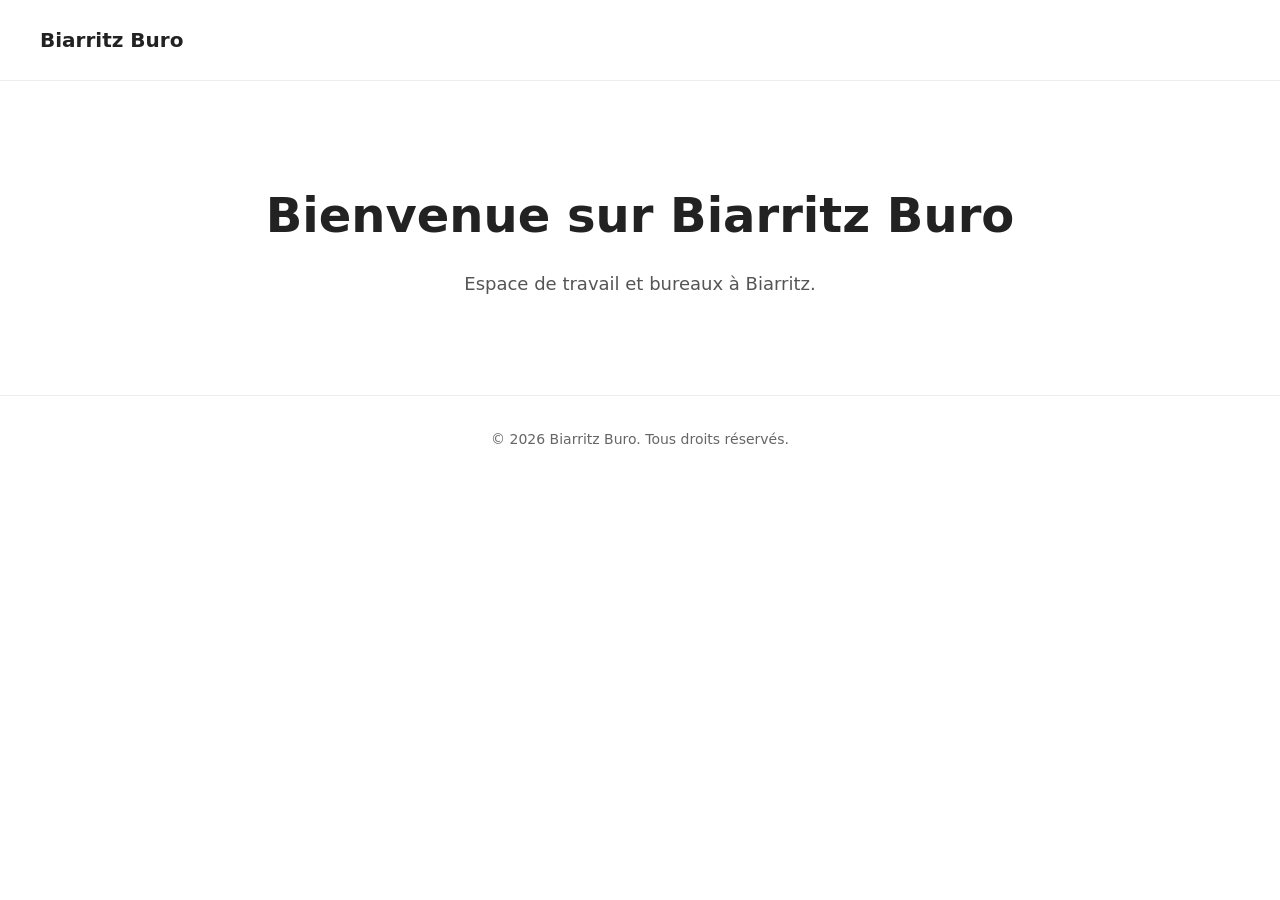
==== index.html @ 074c2d2f "Init biarritzburo.com" ====
<!DOCTYPE html>
<html lang="fr">
<head>
    <meta charset="UTF-8">
    <meta name="viewport" content="width=device-width, initial-scale=1.0">
    <meta name="description" content="Biarritz Buro — Espace de travail et bureaux à Biarritz.">
    <meta name="robots" content="index, follow">

    <title>Biarritz Buro — Bureaux à Biarritz</title>

    <!-- Open Graph -->
    <meta property="og:title" content="Biarritz Buro — Bureaux à Biarritz">
    <meta property="og:description" content="Biarritz Buro — Espace de travail et bureaux à Biarritz.">
    <meta property="og:image" content="https://biarritzburo.com/assets/og-image.jpg">
    <meta property="og:url" content="https://biarritzburo.com/">
    <meta property="og:type" content="website">
    <meta property="og:locale" content="fr_FR">
    <meta property="og:site_name" content="Biarritz Buro">

    <!-- Twitter Card -->
    <meta name="twitter:card" content="summary_large_image">
    <meta name="twitter:title" content="Biarritz Buro — Bureaux à Biarritz">
    <meta name="twitter:description" content="Biarritz Buro — Espace de travail et bureaux à Biarritz.">
    <meta name="twitter:image" content="https://biarritzburo.com/assets/og-image.jpg">

    <!-- Canonical -->
    <link rel="canonical" href="https://biarritzburo.com/">

    <!-- Favicon -->
    <link rel="icon" type="image/x-icon" href="assets/favicon.ico">

    <!-- CSS -->
    <link rel="stylesheet" href="css/style.css?v=20260423a">
</head>
<body>
    <header>
        <nav>
            <a href="/" class="logo">Biarritz Buro</a>
        </nav>
    </header>

    <main>
        <section class="hero">
            <h1>Bienvenue sur Biarritz Buro</h1>
            <p>Espace de travail et bureaux à Biarritz.</p>
        </section>
    </main>

    <footer>
        <p>&copy; <span id="year">2026</span> Biarritz Buro. Tous droits réservés.</p>
    </footer>

    <script src="js/main.js?v=20260423a"></script>
</body>
</html>
---- css/style.css ----
/* ============================================
   Reset CSS
   ============================================ */
*,
*::before,
*::after {
    box-sizing: border-box;
    margin: 0;
    padding: 0;
}

html {
    font-size: 16px;
    -webkit-text-size-adjust: 100%;
}

body {
    font-family: system-ui, -apple-system, BlinkMacSystemFont, "Segoe UI", Roboto, Oxygen, Ubuntu, Cantarell, sans-serif;
    line-height: 1.6;
    color: #222;
    background: #fff;
    -webkit-font-smoothing: antialiased;
    -moz-osx-font-smoothing: grayscale;
}

img,
picture,
video,
canvas,
svg {
    display: block;
    max-width: 100%;
    height: auto;
}

input,
button,
textarea,
select {
    font: inherit;
}

p,
h1,
h2,
h3,
h4,
h5,
h6 {
    overflow-wrap: break-word;
}

ul,
ol {
    list-style: none;
}

a {
    color: inherit;
    text-decoration: none;
}

/* ============================================
   Layout
   ============================================ */
header {
    padding: 1.5rem 2rem;
    border-bottom: 1px solid #eee;
}

header nav {
    max-width: 1200px;
    margin: 0 auto;
}

header .logo {
    font-size: 1.25rem;
    font-weight: 700;
}

main {
    max-width: 1200px;
    margin: 0 auto;
    padding: 2rem;
}

.hero {
    text-align: center;
    padding: 4rem 1rem;
}

.hero h1 {
    font-size: clamp(2rem, 5vw, 3rem);
    margin-bottom: 1rem;
}

.hero p {
    font-size: 1.125rem;
    color: #555;
}

footer {
    padding: 2rem;
    text-align: center;
    border-top: 1px solid #eee;
    color: #666;
    font-size: 0.875rem;
}
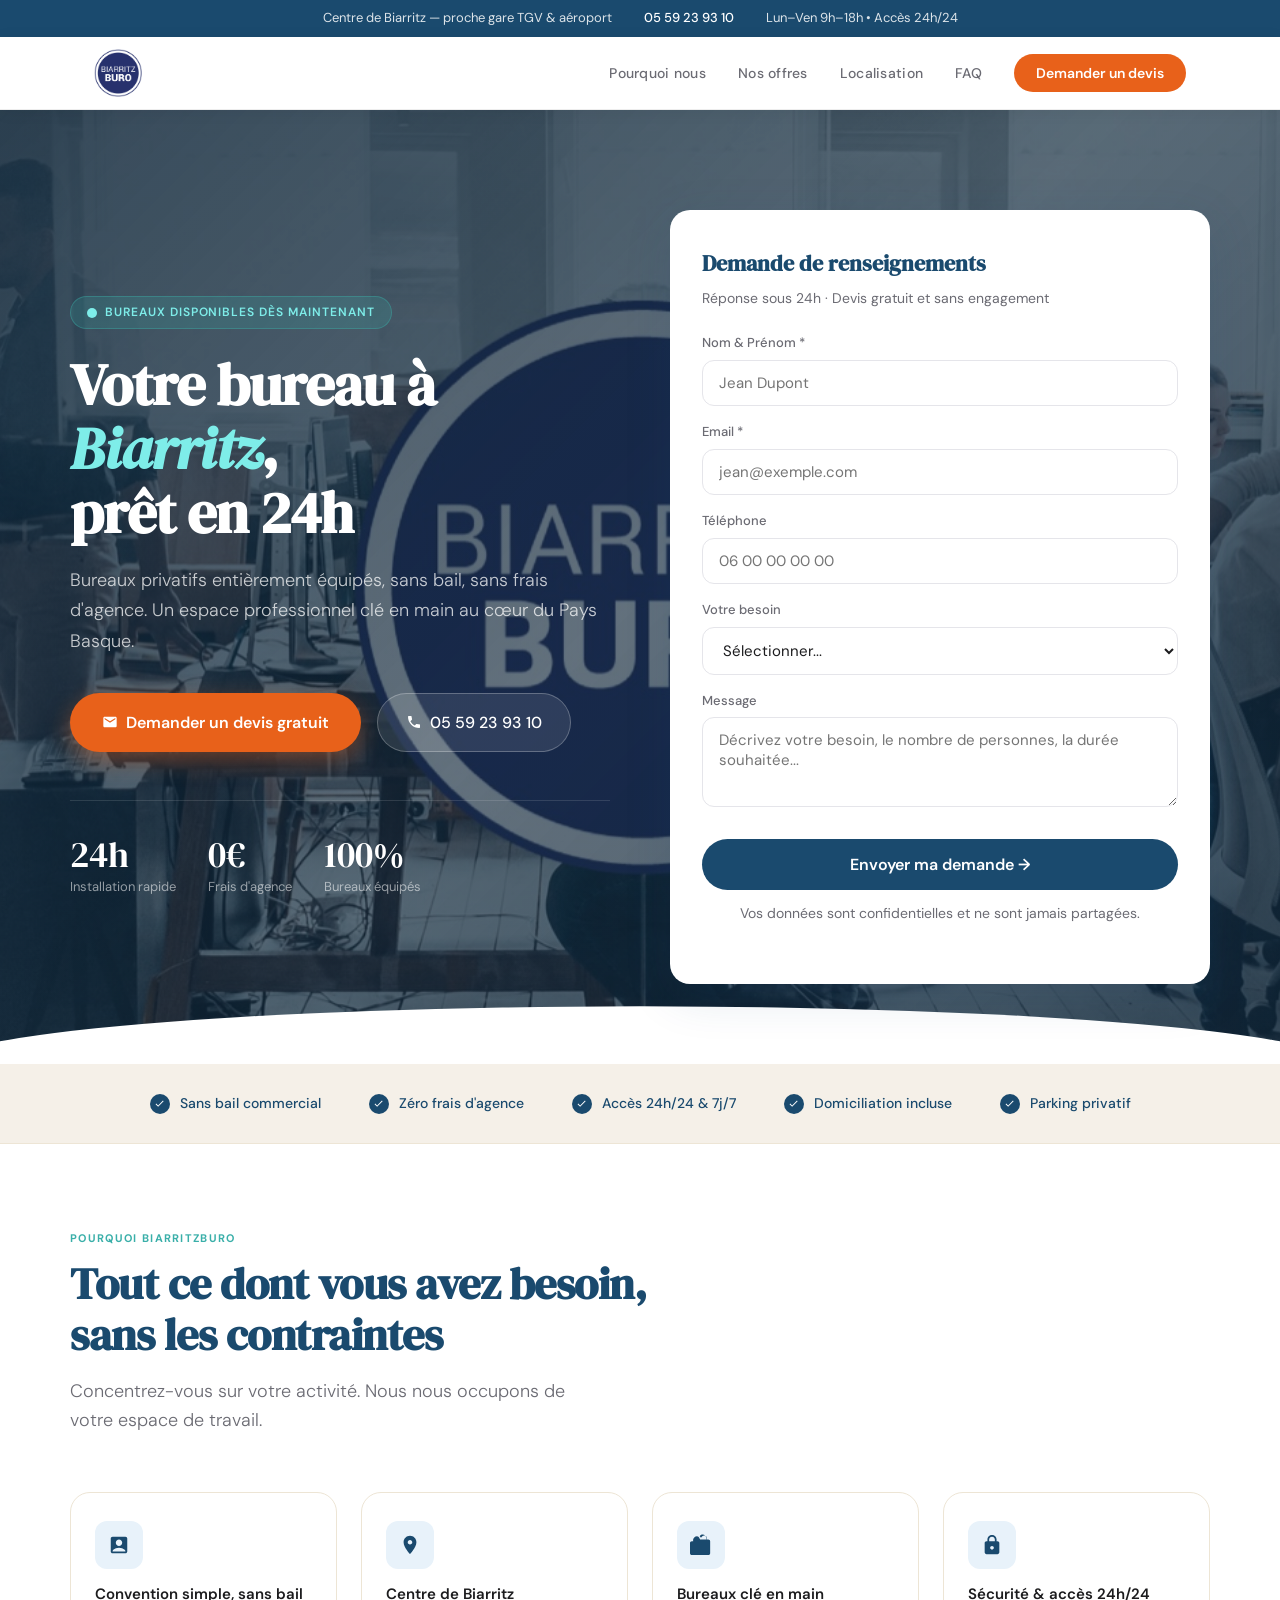
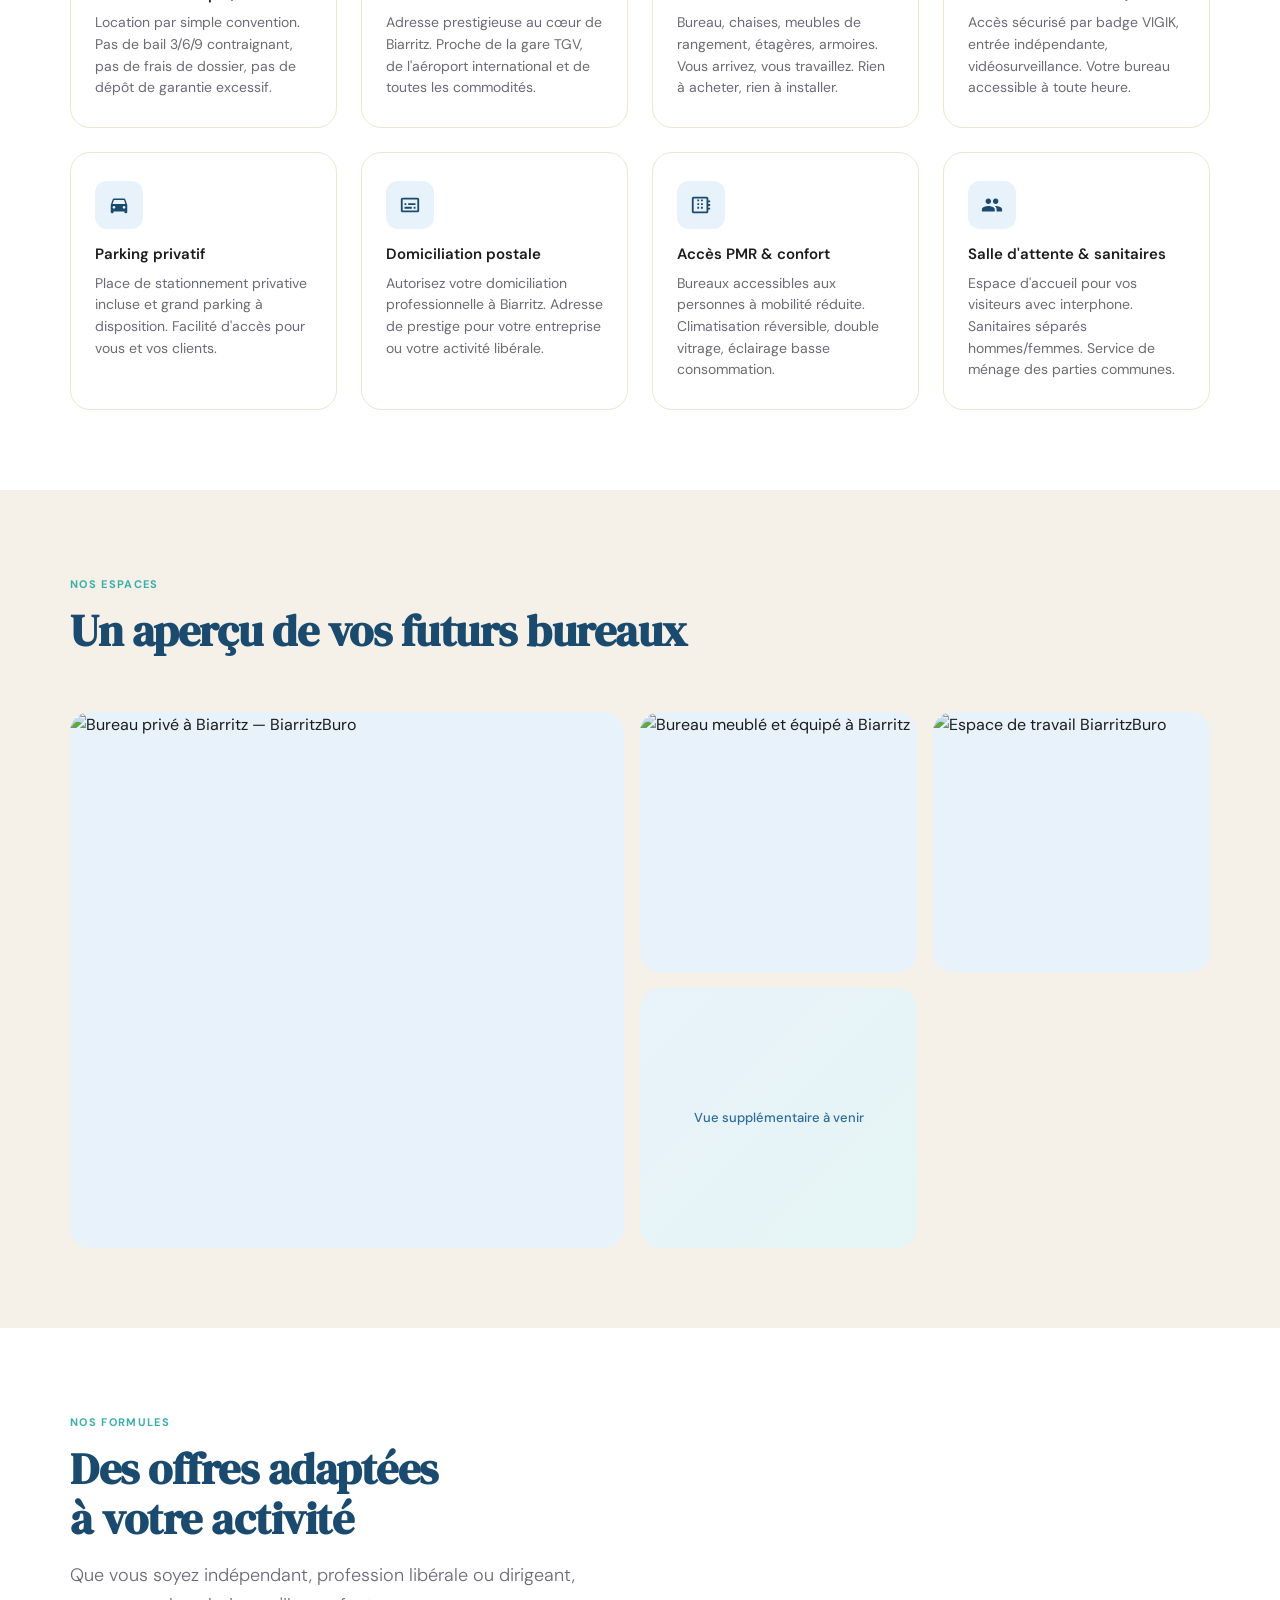
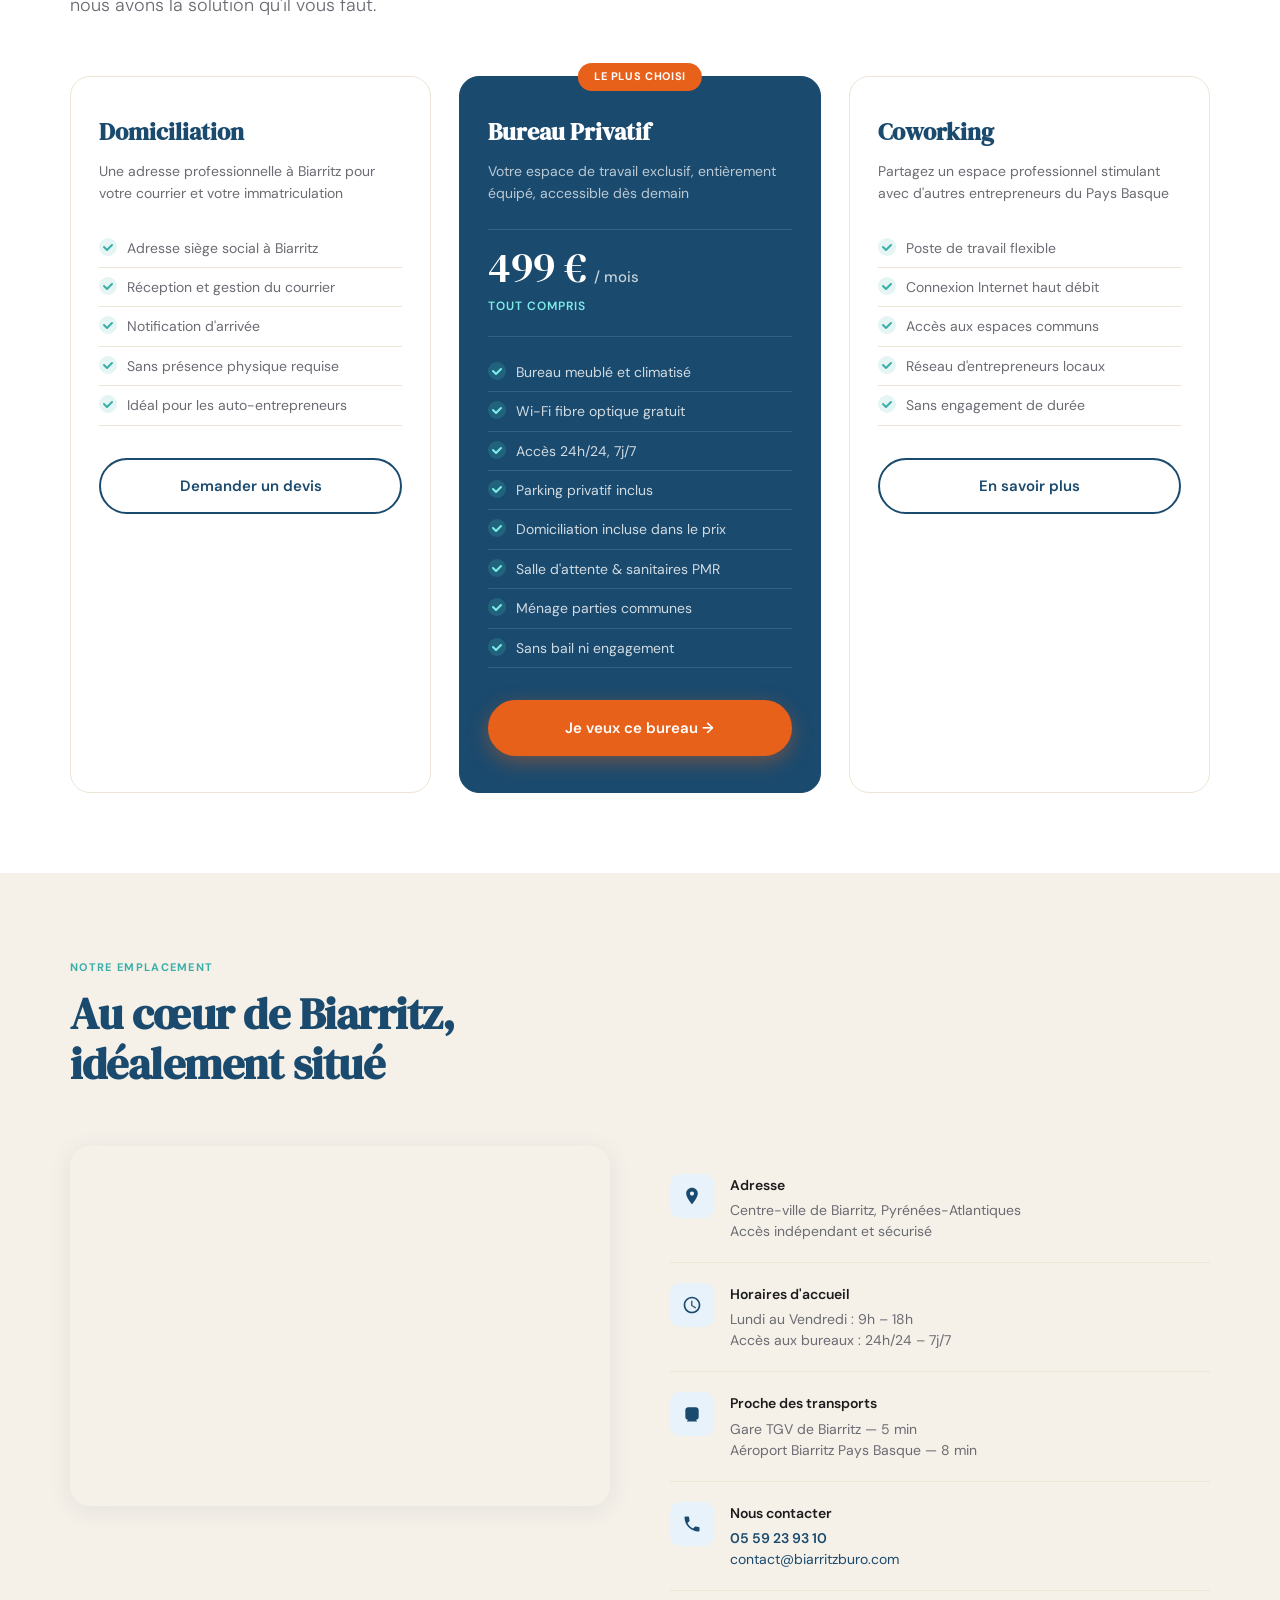
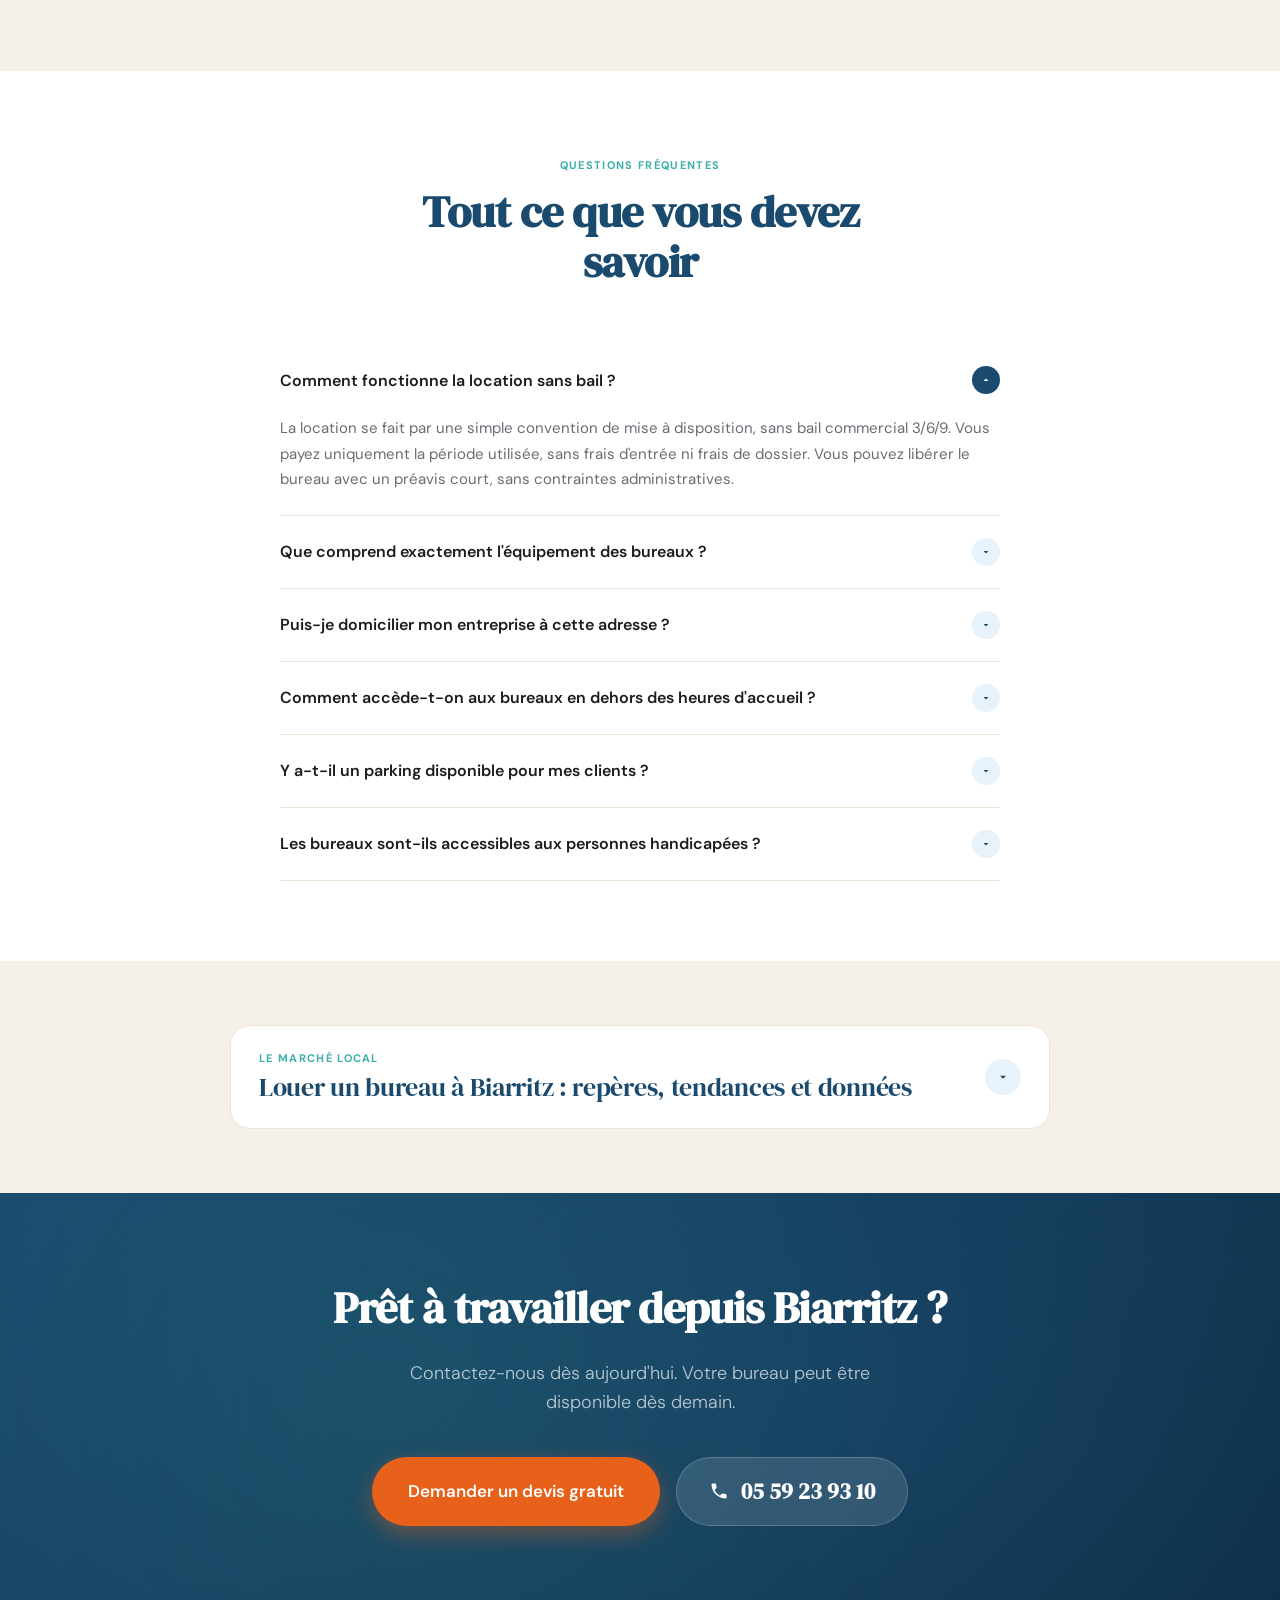
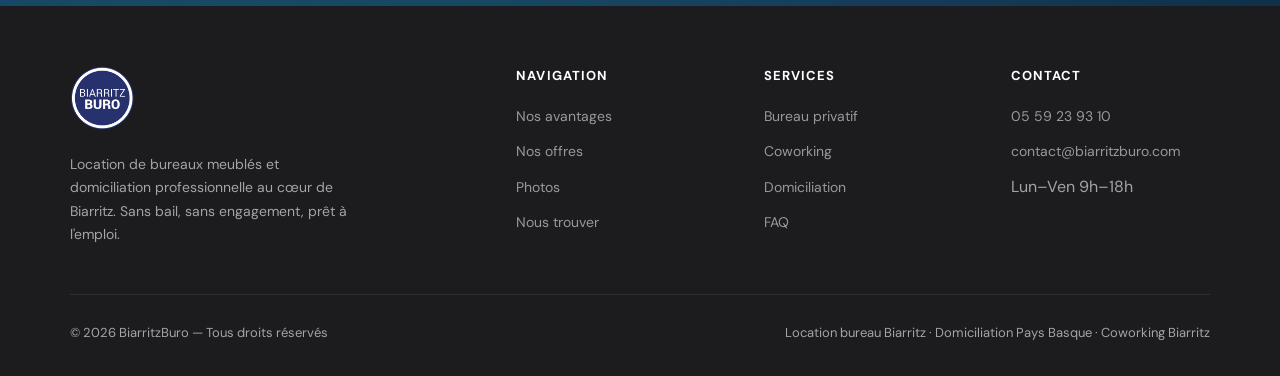
==== commit 62afd1b3: "Intègre la maquette refonte (hero, offres, FAQ, guide SEO) - Hero avec image locale récupérée depuis" ====
--- a/index.html
+++ b/index.html
@@ -1,55 +1,573 @@
 <!DOCTYPE html>
 <html lang="fr">
 <head>
-    <meta charset="UTF-8">
-    <meta name="viewport" content="width=device-width, initial-scale=1.0">
-    <meta name="description" content="Biarritz Buro — Espace de travail et bureaux à Biarritz.">
-    <meta name="robots" content="index, follow">
-
-    <title>Biarritz Buro — Bureaux à Biarritz</title>
-
-    <!-- Open Graph -->
-    <meta property="og:title" content="Biarritz Buro — Bureaux à Biarritz">
-    <meta property="og:description" content="Biarritz Buro — Espace de travail et bureaux à Biarritz.">
-    <meta property="og:image" content="https://biarritzburo.com/assets/og-image.jpg">
-    <meta property="og:url" content="https://biarritzburo.com/">
-    <meta property="og:type" content="website">
-    <meta property="og:locale" content="fr_FR">
-    <meta property="og:site_name" content="Biarritz Buro">
-
-    <!-- Twitter Card -->
-    <meta name="twitter:card" content="summary_large_image">
-    <meta name="twitter:title" content="Biarritz Buro — Bureaux à Biarritz">
-    <meta name="twitter:description" content="Biarritz Buro — Espace de travail et bureaux à Biarritz.">
-    <meta name="twitter:image" content="https://biarritzburo.com/assets/og-image.jpg">
-
-    <!-- Canonical -->
-    <link rel="canonical" href="https://biarritzburo.com/">
-
-    <!-- Favicon -->
-    <link rel="icon" type="image/x-icon" href="assets/favicon.ico">
-
-    <!-- CSS -->
-    <link rel="stylesheet" href="css/style.css?v=20260423a">
+<meta charset="UTF-8">
+<meta name="viewport" content="width=device-width, initial-scale=1.0">
+<title>Location Bureau Biarritz — Bureaux Meublés & Domiciliation | BiarritzBuro</title>
+<meta name="description" content="Louez un bureau privatif à Biarritz dès aujourd'hui. Bureaux entièrement équipés, sans bail ni engagement, au cœur de Biarritz. Idéal pour indépendants, professions libérales et entreprises. Accès 24h/24.">
+<meta name="keywords" content="location bureau Biarritz, bureau meublé Biarritz, coworking Biarritz, domiciliation Biarritz, bureau sans engagement, louer bureau Pays Basque">
+<meta name="robots" content="index, follow">
+
+<link rel="canonical" href="https://biarritzburo.com/">
+
+<!-- Open Graph -->
+<meta property="og:title" content="Location Bureau Biarritz — BiarritzBuro">
+<meta property="og:description" content="Bureaux privatifs meublés, sans bail ni frais d'agence. Au centre de Biarritz, proche gare TGV et aéroport.">
+<meta property="og:type" content="website">
+<meta property="og:url" content="https://biarritzburo.com/">
+<meta property="og:locale" content="fr_FR">
+<meta property="og:site_name" content="BiarritzBuro">
+<meta property="og:image" content="https://biarritzburo.com/assets/hero-biarritz.jpg">
+
+<!-- Twitter -->
+<meta name="twitter:card" content="summary_large_image">
+<meta name="twitter:title" content="Location Bureau Biarritz — BiarritzBuro">
+<meta name="twitter:description" content="Bureaux privatifs meublés, sans bail ni frais d'agence. Au centre de Biarritz.">
+<meta name="twitter:image" content="https://biarritzburo.com/assets/hero-biarritz.jpg">
+
+<!-- Favicon -->
+<link rel="icon" type="image/x-icon" href="assets/favicon.ico">
+
+<!-- Fonts -->
+<link rel="preconnect" href="https://fonts.googleapis.com">
+<link rel="preconnect" href="https://fonts.gstatic.com" crossorigin>
+<link href="https://fonts.googleapis.com/css2?family=DM+Serif+Display:ital@0;1&family=DM+Sans:wght@300;400;500;600&display=swap" rel="stylesheet">
+
+<!-- CSS -->
+<link rel="stylesheet" href="css/style.css?v=20260423c">
+
+<!-- Schema.org LocalBusiness -->
+<script type="application/ld+json">
+{
+  "@context": "https://schema.org",
+  "@type": "LocalBusiness",
+  "name": "BiarritzBuro",
+  "description": "Location de bureaux meublés et domiciliation à Biarritz, sans bail ni engagement.",
+  "telephone": "+33559239310",
+  "email": "contact@biarritzburo.com",
+  "url": "https://biarritzburo.com",
+  "address": {
+    "@type": "PostalAddress",
+    "addressLocality": "Biarritz",
+    "addressRegion": "Pyrénées-Atlantiques",
+    "addressCountry": "FR"
+  },
+  "geo": {
+    "@type": "GeoCoordinates",
+    "latitude": "43.4832",
+    "longitude": "-1.5586"
+  },
+  "openingHours": "Mo-Fr 09:00-18:00",
+  "priceRange": "€€",
+  "sameAs": []
+}
+</script>
 </head>
 <body>
-    <header>
-        <nav>
-            <a href="/" class="logo">Biarritz Buro</a>
-        </nav>
-    </header>
-
-    <main>
-        <section class="hero">
-            <h1>Bienvenue sur Biarritz Buro</h1>
-            <p>Espace de travail et bureaux à Biarritz.</p>
-        </section>
-    </main>
-
-    <footer>
-        <p>&copy; <span id="year">2026</span> Biarritz Buro. Tous droits réservés.</p>
-    </footer>
-
-    <script src="js/main.js?v=20260423a"></script>
+
+<!-- Topbar -->
+<div class="topbar">
+  <div class="topbar-inner">
+    <span>Centre de Biarritz — proche gare TGV &amp; aéroport</span>
+    <a href="tel:0559239310">05 59 23 93 10</a>
+    <span>Lun–Ven 9h–18h • Accès 24h/24</span>
+  </div>
+</div>
+
+<!-- Navigation -->
+<nav>
+  <div class="nav-inner">
+    <a href="/" class="logo">
+      <img src="assets/logo-biarritzburo.png" alt="BiarritzBuro — Location bureau Biarritz">
+    </a>
+    <ul class="nav-links">
+      <li><a href="#avantages">Pourquoi nous</a></li>
+      <li><a href="#offres">Nos offres</a></li>
+      <li><a href="#localisation">Localisation</a></li>
+      <li><a href="#faq">FAQ</a></li>
+      <li><a href="#contact" class="nav-cta">Demander un devis</a></li>
+    </ul>
+  </div>
+</nav>
+
+<!-- Hero -->
+<section class="hero" aria-label="Accueil BiarritzBuro">
+  <div class="hero-inner">
+    <div class="hero-content">
+      <div class="hero-badge">
+        <svg width="10" height="10" viewBox="0 0 10 10" fill="currentColor"><circle cx="5" cy="5" r="5"/></svg>
+        Bureaux disponibles dès maintenant
+      </div>
+      <h1>Votre bureau à <em>Biarritz</em>,<br>prêt en 24h</h1>
+      <p class="hero-subtitle">Bureaux privatifs entièrement équipés, sans bail, sans frais d'agence. Un espace professionnel clé en main au cœur du Pays Basque.</p>
+      <div class="hero-actions">
+        <a href="#contact" class="btn-primary">
+          <svg width="16" height="16" viewBox="0 0 24 24" fill="currentColor"><path d="M20 4H4c-1.1 0-2 .9-2 2v12c0 1.1.9 2 2 2h16c1.1 0 2-.9 2-2V6c0-1.1-.9-2-2-2zm0 4l-8 5-8-5V6l8 5 8-5v2z"/></svg>
+          Demander un devis gratuit
+        </a>
+        <a href="tel:0559239310" class="btn-secondary">
+          <svg width="16" height="16" viewBox="0 0 24 24" fill="currentColor"><path d="M6.62 10.79c1.44 2.83 3.76 5.14 6.59 6.59l2.2-2.2c.27-.27.67-.36 1.02-.24 1.12.37 2.33.57 3.57.57.55 0 1 .45 1 1V20c0 .55-.45 1-1 1-9.39 0-17-7.61-17-17 0-.55.45-1 1-1h3.5c.55 0 1 .45 1 1 0 1.25.2 2.45.57 3.57.11.35.03.74-.25 1.02l-2.2 2.2z"/></svg>
+          05 59 23 93 10
+        </a>
+      </div>
+      <div class="hero-stats">
+        <div>
+          <div class="hero-stat-num">24h</div>
+          <div class="hero-stat-label">Installation rapide</div>
+        </div>
+        <div>
+          <div class="hero-stat-num">0€</div>
+          <div class="hero-stat-label">Frais d'agence</div>
+        </div>
+        <div>
+          <div class="hero-stat-num">100%</div>
+          <div class="hero-stat-label">Bureaux équipés</div>
+        </div>
+      </div>
+    </div>
+
+    <!-- Formulaire -->
+    <div class="hero-form-card" id="contact">
+      <h2>Demande de renseignements</h2>
+      <p>Réponse sous 24h · Devis gratuit et sans engagement</p>
+      <div class="form-group">
+        <label for="nom">Nom &amp; Prénom *</label>
+        <input type="text" id="nom" name="nom" placeholder="Jean Dupont" autocomplete="name">
+      </div>
+      <div class="form-group">
+        <label for="email">Email *</label>
+        <input type="email" id="email" name="email" placeholder="jean@exemple.com" autocomplete="email">
+      </div>
+      <div class="form-group">
+        <label for="tel">Téléphone</label>
+        <input type="tel" id="tel" name="tel" placeholder="06 00 00 00 00" autocomplete="tel">
+      </div>
+      <div class="form-group">
+        <label for="besoin">Votre besoin</label>
+        <select id="besoin" name="besoin">
+          <option value="">Sélectionner...</option>
+          <option>Location de bureau privatif</option>
+          <option>Domiciliation postale</option>
+          <option>Coworking</option>
+          <option>Autre renseignement</option>
+        </select>
+      </div>
+      <div class="form-group">
+        <label for="message">Message</label>
+        <textarea id="message" name="message" placeholder="Décrivez votre besoin, le nombre de personnes, la durée souhaitée..."></textarea>
+      </div>
+      <button type="submit" class="form-submit">Envoyer ma demande →</button>
+      <p class="form-note">Vos données sont confidentielles et ne sont jamais partagées.</p>
+    </div>
+  </div>
+  <div class="wave-deco"></div>
+</section>
+
+<!-- Trust bar -->
+<div class="trust-bar">
+  <div class="trust-bar-inner">
+    <div class="trust-item">
+      <div class="trust-icon"><svg viewBox="0 0 24 24"><path d="M9 16.17L4.83 12l-1.42 1.41L9 19 21 7l-1.41-1.41L9 16.17z"/></svg></div>
+      Sans bail commercial
+    </div>
+    <div class="trust-item">
+      <div class="trust-icon"><svg viewBox="0 0 24 24"><path d="M9 16.17L4.83 12l-1.42 1.41L9 19 21 7l-1.41-1.41L9 16.17z"/></svg></div>
+      Zéro frais d'agence
+    </div>
+    <div class="trust-item">
+      <div class="trust-icon"><svg viewBox="0 0 24 24"><path d="M9 16.17L4.83 12l-1.42 1.41L9 19 21 7l-1.41-1.41L9 16.17z"/></svg></div>
+      Accès 24h/24 &amp; 7j/7
+    </div>
+    <div class="trust-item">
+      <div class="trust-icon"><svg viewBox="0 0 24 24"><path d="M9 16.17L4.83 12l-1.42 1.41L9 19 21 7l-1.41-1.41L9 16.17z"/></svg></div>
+      Domiciliation incluse
+    </div>
+    <div class="trust-item">
+      <div class="trust-icon"><svg viewBox="0 0 24 24"><path d="M9 16.17L4.83 12l-1.42 1.41L9 19 21 7l-1.41-1.41L9 16.17z"/></svg></div>
+      Parking privatif
+    </div>
+  </div>
+</div>
+
+<!-- Avantages -->
+<section class="avantages" id="avantages">
+  <div class="container">
+    <div class="section-header">
+      <span class="section-label">Pourquoi BiarritzBuro</span>
+      <h2 class="section-title">Tout ce dont vous avez besoin,<br>sans les contraintes</h2>
+      <p class="section-subtitle">Concentrez-vous sur votre activité. Nous nous occupons de votre espace de travail.</p>
+    </div>
+    <div class="avantages-grid">
+      <div class="avantage-card">
+        <div class="avantage-icon">
+          <svg viewBox="0 0 24 24"><path d="M19 3H5c-1.1 0-2 .9-2 2v14c0 1.1.9 2 2 2h14c1.1 0 2-.9 2-2V5c0-1.1-.9-2-2-2zm-7 3c1.93 0 3.5 1.57 3.5 3.5S13.93 13 12 13s-3.5-1.57-3.5-3.5S10.07 6 12 6zm7 13H5v-.23c0-.62.28-1.2.76-1.58C7.47 15.82 9.64 15 12 15s4.53.82 6.24 2.19c.48.38.76.97.76 1.58V19z"/></svg>
+        </div>
+        <h3>Convention simple, sans bail</h3>
+        <p>Location par simple convention. Pas de bail 3/6/9 contraignant, pas de frais de dossier, pas de dépôt de garantie excessif.</p>
+      </div>
+      <div class="avantage-card">
+        <div class="avantage-icon">
+          <svg viewBox="0 0 24 24"><path d="M12 2C8.13 2 5 5.13 5 9c0 5.25 7 13 7 13s7-7.75 7-13c0-3.87-3.13-7-7-7zm0 9.5c-1.38 0-2.5-1.12-2.5-2.5s1.12-2.5 2.5-2.5 2.5 1.12 2.5 2.5-1.12 2.5-2.5 2.5z"/></svg>
+        </div>
+        <h3>Centre de Biarritz</h3>
+        <p>Adresse prestigieuse au cœur de Biarritz. Proche de la gare TGV, de l'aéroport international et de toutes les commodités.</p>
+      </div>
+      <div class="avantage-card">
+        <div class="avantage-icon">
+          <svg viewBox="0 0 24 24"><path d="M20 6h-2.18c.07-.44.18-.88.18-1.33C18 2.54 15.96.5 13.67.5c-1.32 0-2.4.75-3.09 1.85L12 4l1.42-1.65C13.98 1.65 14.78 1.5 15.5 1.5c1.65 0 3 1.35 3 3 0 .54-.15 1.03-.4 1.5H11l-.82-1.56C9.67 3.37 8.78 2.5 7.67 2.5 5.38 2.5 3.34 4.54 3.34 6.67c0 .45.11.89.18 1.33H2c-1.1 0-2 .9-2 2v11c0 1.1.9 2 2 2h18c1.1 0 2-.9 2-2V8c0-1.1-.9-2-2-2z"/></svg>
+        </div>
+        <h3>Bureaux clé en main</h3>
+        <p>Bureau, chaises, meubles de rangement, étagères, armoires. Vous arrivez, vous travaillez. Rien à acheter, rien à installer.</p>
+      </div>
+      <div class="avantage-card">
+        <div class="avantage-icon">
+          <svg viewBox="0 0 24 24"><path d="M18 8h-1V6c0-2.76-2.24-5-5-5S7 3.24 7 6v2H6c-1.1 0-2 .9-2 2v10c0 1.1.9 2 2 2h12c1.1 0 2-.9 2-2V10c0-1.1-.9-2-2-2zm-6 9c-1.1 0-2-.9-2-2s.9-2 2-2 2 .9 2 2-.9 2-2 2zm3.1-9H8.9V6c0-1.71 1.39-3.1 3.1-3.1 1.71 0 3.1 1.39 3.1 3.1v2z"/></svg>
+        </div>
+        <h3>Sécurité &amp; accès 24h/24</h3>
+        <p>Accès sécurisé par badge VIGIK, entrée indépendante, vidéosurveillance. Votre bureau accessible à toute heure.</p>
+      </div>
+      <div class="avantage-card">
+        <div class="avantage-icon">
+          <svg viewBox="0 0 24 24"><path d="M18.92 6.01C18.72 5.42 18.16 5 17.5 5h-11c-.66 0-1.21.42-1.42 1.01L3 12v8c0 .55.45 1 1 1h1c.55 0 1-.45 1-1v-1h12v1c0 .55.45 1 1 1h1c.55 0 1-.45 1-1v-8l-2.08-5.99zM6.5 16c-.83 0-1.5-.67-1.5-1.5S5.67 13 6.5 13s1.5.67 1.5 1.5S7.33 16 6.5 16zm11 0c-.83 0-1.5-.67-1.5-1.5s.67-1.5 1.5-1.5 1.5.67 1.5 1.5-.67 1.5-1.5 1.5zM5 11l1.5-4.5h11L19 11H5z"/></svg>
+        </div>
+        <h3>Parking privatif</h3>
+        <p>Place de stationnement privative incluse et grand parking à disposition. Facilité d'accès pour vous et vos clients.</p>
+      </div>
+      <div class="avantage-card">
+        <div class="avantage-icon">
+          <svg viewBox="0 0 24 24"><path d="M20 4H4c-1.1 0-2 .9-2 2v12c0 1.1.9 2 2 2h16c1.1 0 2-.9 2-2V6c0-1.1-.9-2-2-2zm0 14H4V6h16v12zM6 10h2v2H6v-2zm0 4h8v2H6v-2zm10 0h2v2h-2v-2zm-6-4h8v2h-8v-2z"/></svg>
+        </div>
+        <h3>Domiciliation postale</h3>
+        <p>Autorisez votre domiciliation professionnelle à Biarritz. Adresse de prestige pour votre entreprise ou votre activité libérale.</p>
+      </div>
+      <div class="avantage-card">
+        <div class="avantage-icon">
+          <svg viewBox="0 0 24 24"><path d="M22 9V7h-2V5c0-1.1-.9-2-2-2H4c-1.1 0-2 .9-2 2v14c0 1.1.9 2 2 2h14c1.1 0 2-.9 2-2v-2h2v-2h-2v-2h2v-2h-2V9h2zm-4 10H4V5h14v14z"/><path d="M8 14h2v2H8zm0-4h2v2H8zm0-4h2v2H8zm4 8h2v2h-2zm0-4h2v2h-2zm0-4h2v2h-2z"/></svg>
+        </div>
+        <h3>Accès PMR &amp; confort</h3>
+        <p>Bureaux accessibles aux personnes à mobilité réduite. Climatisation réversible, double vitrage, éclairage basse consommation.</p>
+      </div>
+      <div class="avantage-card">
+        <div class="avantage-icon">
+          <svg viewBox="0 0 24 24"><path d="M16 11c1.66 0 2.99-1.34 2.99-3S17.66 5 16 5c-1.66 0-3 1.34-3 3s1.34 3 3 3zm-8 0c1.66 0 2.99-1.34 2.99-3S9.66 5 8 5C6.34 5 5 6.34 5 8s1.34 3 3 3zm0 2c-2.33 0-7 1.17-7 3.5V19h14v-2.5c0-2.33-4.67-3.5-7-3.5zm8 0c-.29 0-.62.02-.97.05 1.16.84 1.97 1.97 1.97 3.45V19h6v-2.5c0-2.33-4.67-3.5-7-3.5z"/></svg>
+        </div>
+        <h3>Salle d'attente &amp; sanitaires</h3>
+        <p>Espace d'accueil pour vos visiteurs avec interphone. Sanitaires séparés hommes/femmes. Service de ménage des parties communes.</p>
+      </div>
+    </div>
+  </div>
+</section>
+
+<!-- Galerie -->
+<section class="galerie" id="galerie" aria-label="Photos des bureaux">
+  <div class="container">
+    <div class="section-header">
+      <span class="section-label">Nos espaces</span>
+      <h2 class="section-title">Un aperçu de vos futurs bureaux</h2>
+    </div>
+    <div class="galerie-grid">
+      <div class="galerie-item">
+        <img class="galerie-img" src="https://biarritzburo.com/wp-content/uploads/2019/07/2-Biarritz-Buro-768x512.jpg" alt="Bureau privé à Biarritz — BiarritzBuro" loading="lazy">
+      </div>
+      <div class="galerie-item">
+        <img class="galerie-img" src="https://biarritzburo.com/wp-content/uploads/2019/07/8-Bureau-meublé-et-équipé-768x512.jpg" alt="Bureau meublé et équipé à Biarritz" loading="lazy">
+      </div>
+      <div class="galerie-item">
+        <img class="galerie-img" src="https://biarritzburo.com/wp-content/uploads/2019/07/LX4B7740-768x512.jpg" alt="Espace de travail BiarritzBuro" loading="lazy">
+      </div>
+      <div class="galerie-item">
+        <div class="galerie-placeholder">Vue supplémentaire à venir</div>
+      </div>
+    </div>
+  </div>
+</section>
+
+<!-- Offres -->
+<section class="offres" id="offres">
+  <div class="container">
+    <div class="section-header">
+      <span class="section-label">Nos formules</span>
+      <h2 class="section-title">Des offres adaptées<br>à votre activité</h2>
+      <p class="section-subtitle">Que vous soyez indépendant, profession libérale ou dirigeant, nous avons la solution qu'il vous faut.</p>
+    </div>
+    <div class="offres-grid">
+      <div class="offre-card">
+        <h3>Domiciliation</h3>
+        <p>Une adresse professionnelle à Biarritz pour votre courrier et votre immatriculation</p>
+        <ul class="offre-features">
+          <li>Adresse siège social à Biarritz</li>
+          <li>Réception et gestion du courrier</li>
+          <li>Notification d'arrivée</li>
+          <li>Sans présence physique requise</li>
+          <li>Idéal pour les auto-entrepreneurs</li>
+        </ul>
+        <a href="https://www.biarritzdomiciliation.com/" class="btn-offre" target="_blank" rel="noopener">Demander un devis</a>
+      </div>
+      <div class="offre-card featured">
+        <span class="offre-badge">Le plus choisi</span>
+        <h3>Bureau Privatif</h3>
+        <p>Votre espace de travail exclusif, entièrement équipé, accessible dès demain</p>
+        <div class="offre-price">
+          <span class="offre-price-num">499&nbsp;€</span>
+          <span class="offre-price-period">/ mois</span>
+          <span class="offre-price-note">tout compris</span>
+        </div>
+        <ul class="offre-features">
+          <li>Bureau meublé et climatisé</li>
+          <li>Wi-Fi fibre optique gratuit</li>
+          <li>Accès 24h/24, 7j/7</li>
+          <li>Parking privatif inclus</li>
+          <li>Domiciliation incluse dans le prix</li>
+          <li>Salle d'attente &amp; sanitaires PMR</li>
+          <li>Ménage parties communes</li>
+          <li>Sans bail ni engagement</li>
+        </ul>
+        <a href="#contact" class="btn-offre">Je veux ce bureau →</a>
+      </div>
+      <div class="offre-card">
+        <h3>Coworking</h3>
+        <p>Partagez un espace professionnel stimulant avec d'autres entrepreneurs du Pays Basque</p>
+        <ul class="offre-features">
+          <li>Poste de travail flexible</li>
+          <li>Connexion Internet haut débit</li>
+          <li>Accès aux espaces communs</li>
+          <li>Réseau d'entrepreneurs locaux</li>
+          <li>Sans engagement de durée</li>
+        </ul>
+        <a href="#contact" class="btn-offre">En savoir plus</a>
+      </div>
+    </div>
+  </div>
+</section>
+
+<!-- Localisation -->
+<section class="localisation" id="localisation">
+  <div class="container">
+    <div class="section-header">
+      <span class="section-label">Notre emplacement</span>
+      <h2 class="section-title">Au cœur de Biarritz,<br>idéalement situé</h2>
+    </div>
+    <div class="localisation-grid">
+      <div class="map-embed">
+        <iframe
+          src="https://www.google.com/maps/embed?pb=!1m18!1m12!1m3!1d2922.5!2d-1.5586!3d43.4832!2m3!1f0!2f0!3f0!3m2!1i1024!2i768!4f13.1!3m3!1m2!1s0xd51154790682891%3A0x8f63d71aae917b37!2sBiarritz+Buro!5e0!3m2!1sfr!2sfr!4v1"
+          allowfullscreen=""
+          loading="lazy"
+          title="Localisation BiarritzBuro — Centre de Biarritz"
+          referrerpolicy="no-referrer-when-downgrade">
+        </iframe>
+      </div>
+      <div class="loc-details">
+        <div class="loc-item">
+          <div class="loc-icon">
+            <svg viewBox="0 0 24 24"><path d="M12 2C8.13 2 5 5.13 5 9c0 5.25 7 13 7 13s7-7.75 7-13c0-3.87-3.13-7-7-7zm0 9.5c-1.38 0-2.5-1.12-2.5-2.5s1.12-2.5 2.5-2.5 2.5 1.12 2.5 2.5-1.12 2.5-2.5 2.5z"/></svg>
+          </div>
+          <div>
+            <h4>Adresse</h4>
+            <p>Centre-ville de Biarritz, Pyrénées-Atlantiques<br>Accès indépendant et sécurisé</p>
+          </div>
+        </div>
+        <div class="loc-item">
+          <div class="loc-icon">
+            <svg viewBox="0 0 24 24"><path d="M11.99 2C6.47 2 2 6.48 2 12s4.47 10 9.99 10C17.52 22 22 17.52 22 12S17.52 2 11.99 2zM12 20c-4.42 0-8-3.58-8-8s3.58-8 8-8 8 3.58 8 8-3.58 8-8 8zm.5-13H11v6l5.25 3.15.75-1.23-4.5-2.67V7z"/></svg>
+          </div>
+          <div>
+            <h4>Horaires d'accueil</h4>
+            <p>Lundi au Vendredi : 9h – 18h<br>Accès aux bureaux : 24h/24 – 7j/7</p>
+          </div>
+        </div>
+        <div class="loc-item">
+          <div class="loc-icon">
+            <svg viewBox="0 0 24 24"><path d="M4 15.5C4 17.43 5.57 19 7.5 19L6 20.5v.5h12v-.5L16.5 19c1.93 0 3.5-1.57 3.5-3.5v-8C20 5.57 18.43 4 16.5 4h-9C5.57 4 4 5.57 4 7.5v8z"/></svg>
+          </div>
+          <div>
+            <h4>Proche des transports</h4>
+            <p>Gare TGV de Biarritz — 5 min<br>Aéroport Biarritz Pays Basque — 8 min</p>
+          </div>
+        </div>
+        <div class="loc-item">
+          <div class="loc-icon">
+            <svg viewBox="0 0 24 24"><path d="M6.62 10.79c1.44 2.83 3.76 5.14 6.59 6.59l2.2-2.2c.27-.27.67-.36 1.02-.24 1.12.37 2.33.57 3.57.57.55 0 1 .45 1 1V20c0 .55-.45 1-1 1-9.39 0-17-7.61-17-17 0-.55.45-1 1-1h3.5c.55 0 1 .45 1 1 0 1.25.2 2.45.57 3.57.11.35.03.74-.25 1.02l-2.2 2.2z"/></svg>
+          </div>
+          <div>
+            <h4>Nous contacter</h4>
+            <p>
+              <a href="tel:0559239310" class="loc-phone">05 59 23 93 10</a><br>
+              <a href="mailto:contact@biarritzburo.com">contact@biarritzburo.com</a>
+            </p>
+          </div>
+        </div>
+      </div>
+    </div>
+  </div>
+</section>
+
+<!-- FAQ -->
+<section class="faq" id="faq">
+  <div class="container">
+    <div class="section-header faq-centered">
+      <span class="section-label">Questions fréquentes</span>
+      <h2 class="section-title">Tout ce que vous devez savoir</h2>
+    </div>
+    <div class="faq-list">
+      <div class="faq-item open">
+        <button class="faq-question" aria-expanded="true">
+          Comment fonctionne la location sans bail ?
+          <span class="faq-arrow"><svg viewBox="0 0 24 24"><path d="M7 10l5 5 5-5z"/></svg></span>
+        </button>
+        <div class="faq-answer">
+          <div class="faq-answer-inner">La location se fait par une simple convention de mise à disposition, sans bail commercial 3/6/9. Vous payez uniquement la période utilisée, sans frais d'entrée ni frais de dossier. Vous pouvez libérer le bureau avec un préavis court, sans contraintes administratives.</div>
+        </div>
+      </div>
+      <div class="faq-item">
+        <button class="faq-question" aria-expanded="false">
+          Que comprend exactement l'équipement des bureaux ?
+          <span class="faq-arrow"><svg viewBox="0 0 24 24"><path d="M7 10l5 5 5-5z"/></svg></span>
+        </button>
+        <div class="faq-answer">
+          <div class="faq-answer-inner">Chaque bureau est équipé de : bureau de travail, chaises, meubles de rangement, étagères, armoire basse, bloc tiroir, climatiseur réversible chaud/froid et double vitrage. Le ménage des parties communes (couloirs, salle d'attente, sanitaires) est inclus.</div>
+        </div>
+      </div>
+      <div class="faq-item">
+        <button class="faq-question" aria-expanded="false">
+          Puis-je domicilier mon entreprise à cette adresse ?
+          <span class="faq-arrow"><svg viewBox="0 0 24 24"><path d="M7 10l5 5 5-5z"/></svg></span>
+        </button>
+        <div class="faq-answer">
+          <div class="faq-answer-inner">Oui, la domiciliation postale est autorisée. Vous pouvez utiliser notre adresse comme siège social de votre société ou adresse professionnelle pour votre activité libérale. Nous gérons la réception de votre courrier.</div>
+        </div>
+      </div>
+      <div class="faq-item">
+        <button class="faq-question" aria-expanded="false">
+          Comment accède-t-on aux bureaux en dehors des heures d'accueil ?
+          <span class="faq-arrow"><svg viewBox="0 0 24 24"><path d="M7 10l5 5 5-5z"/></svg></span>
+        </button>
+        <div class="faq-answer">
+          <div class="faq-answer-inner">Les bureaux sont accessibles 24h/24 et 7j/7 via le système VIGIK (badge électronique sécurisé). L'entrée est indépendante et sécurisée. La vidéosurveillance assure la sécurité des lieux à toute heure.</div>
+        </div>
+      </div>
+      <div class="faq-item">
+        <button class="faq-question" aria-expanded="false">
+          Y a-t-il un parking disponible pour mes clients ?
+          <span class="faq-arrow"><svg viewBox="0 0 24 24"><path d="M7 10l5 5 5-5z"/></svg></span>
+        </button>
+        <div class="faq-answer">
+          <div class="faq-answer-inner">Oui, une place de stationnement privative est incluse dans votre location. Un grand parking est également disponible à proximité pour faciliter l'accès de vos visiteurs et clients.</div>
+        </div>
+      </div>
+      <div class="faq-item">
+        <button class="faq-question" aria-expanded="false">
+          Les bureaux sont-ils accessibles aux personnes handicapées ?
+          <span class="faq-arrow"><svg viewBox="0 0 24 24"><path d="M7 10l5 5 5-5z"/></svg></span>
+        </button>
+        <div class="faq-answer">
+          <div class="faq-answer-inner">Oui, les bureaux sont entièrement accessibles aux personnes à mobilité réduite (PMR), conformément aux normes en vigueur.</div>
+        </div>
+      </div>
+    </div>
+  </div>
+</section>
+
+<!-- Guide du marché (SEO) -->
+<section class="guide-section" aria-labelledby="guide-title">
+  <div class="container">
+    <details class="guide-details">
+      <summary class="guide-summary">
+        <span class="guide-summary-text">
+          <span class="guide-summary-kicker">Le marché local</span>
+          <span id="guide-title" class="guide-summary-title">Louer un bureau à Biarritz : repères, tendances et données</span>
+        </span>
+        <span class="guide-summary-arrow" aria-hidden="true">
+          <svg viewBox="0 0 24 24"><path d="M7 10l5 5 5-5z"/></svg>
+        </span>
+      </summary>
+      <div class="guide-body">
+        <h3>Biarritz, pôle d'activité structurant sur la côte basque</h3>
+        <p>Longtemps perçue comme une destination exclusivement balnéaire, Biarritz s'est affirmée ces dernières années comme un véritable pôle économique du Pays Basque. Avec environ 25 000 habitants intra-muros et un bassin de vie de près de 320 000 personnes à l'échelle de la Communauté d'Agglomération Pays Basque, la ville concentre une économie nettement plus diversifiée que son image de carte postale ne le laisse penser. Industries du surf et du lifestyle, numérique, santé et thalassothérapie, services aux entreprises, banque privée, professions libérales et cabinets de conseil y cohabitent et y recrutent. Cette diversification alimente une demande soutenue pour des espaces de travail professionnels, flexibles et bien situés.</p>
+
+        <h3>Une accessibilité rare pour une ville de cette taille</h3>
+        <p>L'un des atouts majeurs de Biarritz en matière d'implantation professionnelle tient à sa desserte. La gare de Biarritz-La-Négresse est traversée chaque jour par plusieurs TGV directs reliant Paris-Montparnasse en un peu plus de quatre heures, ce qui place la ville à distance de réunion de la capitale comme de Bordeaux (environ deux heures). L'aéroport de Biarritz-Pays-Basque (code BIQ), à moins de dix minutes du centre, propose des liaisons régulières vers Paris, Lyon, Nice, Genève ou Londres. Cette double desserte, inhabituelle pour une commune de 25 000 habitants, explique l'intérêt croissant des dirigeants parisiens et bordelais pour une antenne ou un siège secondaire sur la côte basque.</p>
+
+        <h3>Un marché de bureaux contraint, en tension durable</h3>
+        <p>Le marché immobilier tertiaire de Biarritz se caractérise par une offre foncière structurellement limitée. La géographie de la commune — enserrée entre l'océan, Anglet et Bidart — et la forte pression résidentielle laissent peu de place au développement de grands programmes de bureaux neufs. Résultat : le taux de vacance reste faible, les locaux de qualité trouvent rapidement preneur et les prix se situent sensiblement au-dessus de la moyenne régionale. À titre d'ordre de grandeur, les loyers de bureaux classiques en centre-ville de Biarritz se situent généralement dans une fourchette d'environ 180 à 280 €/m²/an, avec des pics au-delà pour les adresses prestigieuses en front de mer. En comparaison, Bayonne et Anglet affichent des niveaux plus mesurés, Bordeaux se positionne dans une dynamique proche, et Paris intra-muros reste plusieurs fois plus cher, à des niveaux qui dépassent fréquemment 500 €/m²/an dans les quartiers tertiaires établis.</p>
+
+        <h3>Bail commercial 3/6/9 ou bureau meublé : deux logiques très différentes</h3>
+        <p>Louer un bureau à Biarritz via un bail commercial 3/6/9 implique un engagement long, des frais d'agence souvent équivalents à un mois de loyer, un dépôt de garantie conséquent, la prise en charge des charges et de la taxe foncière, ainsi qu'un aménagement complet à la charge du preneur : mobilier, climatisation, fibre, téléphonie, fournitures. Pour une profession libérale, un indépendant, un auto-entrepreneur ou une petite structure, ce format est souvent surdimensionné, en coût comme en rigidité.</p>
+        <p>À l'inverse, le bureau meublé et équipé loué au mois par convention de mise à disposition répond à une logique radicalement différente : tout est inclus — mobilier, connexion Wi-Fi fibre optique, climatisation, ménage des parties communes, parking privatif, domiciliation postale — et l'engagement se limite à un préavis court. Pour un bureau privatif de ce type à Biarritz, les tarifs tout compris démarrent généralement autour de 400 à 500 € par mois et s'échelonnent selon la surface et les prestations. Ce modèle, longtemps cantonné aux grandes métropoles, s'est largement diffusé dans les villes moyennes dynamiques comme Biarritz depuis la généralisation du travail hybride.</p>
+
+        <h3>Qui loue un bureau meublé à Biarritz ?</h3>
+        <p>Les profils qui choisissent la location d'un bureau équipé à Biarritz sont variés. On y trouve beaucoup de <strong>professions libérales</strong> — consultants, avocats, experts-comptables, architectes, coachs, ingénieurs indépendants, psychologues — pour lesquels une adresse identifiable et un cadre de travail séparé du domicile participent directement à la crédibilité professionnelle. Viennent ensuite les <strong>auto-entrepreneurs et freelances du numérique</strong>, nombreux sur la côte basque depuis la démocratisation du télétravail, qui ont besoin d'un espace calme, connecté et accessible à toute heure. On y croise également des <strong>dirigeants de PME</strong> qui ouvrent une antenne commerciale locale, des <strong>cadres en télétravail hybride</strong> cherchant à séparer sphère privée et professionnelle, et des <strong>porteurs de projets en phase de lancement</strong> qui souhaitent domicilier leur société à une adresse solide sans engager de frais fixes élevés.</p>
+
+        <h3>Domiciliation d'entreprise à Biarritz : ce que prévoit la réglementation</h3>
+        <p>La domiciliation commerciale à Biarritz est soumise aux mêmes règles que partout en France. Une entreprise peut domicilier son siège social chez un domiciliataire agréé par la préfecture, au sein d'une société de domiciliation déclarée, ou dans un centre d'affaires disposant des autorisations nécessaires. Le contrat de domiciliation doit être écrit, d'une durée minimale de trois mois renouvelable tacitement, et l'adresse doit correspondre à un local physique où l'entreprise est réellement joignable par courrier. Domicilier son activité à Biarritz présente un intérêt concret : l'adresse figure sur les documents commerciaux, sur le Kbis, sur Infogreffe et sur tous les supports officiels, et véhicule immédiatement une image de sérieux et d'attractivité. Selon les formules, les prestations de domiciliation seule se situent généralement entre 30 et 80 € HT par mois pour une simple réception de courrier, et au-delà lorsque s'y ajoutent des services complémentaires (réexpédition, scan, accueil téléphonique, mise à disposition d'une salle de réunion).</p>
+
+        <h3>Stationnement, mobilités, qualité d'accueil</h3>
+        <p>Le stationnement est l'un des sujets les plus sensibles pour les professionnels implantés en centre de Biarritz. La rotation y est stricte, les zones payantes sont étendues, et les clients d'un cabinet ou d'une étude renoncent parfois à se déplacer faute de place. Disposer d'une place de parking privative dédiée à son bureau n'est donc pas un simple confort : c'est un véritable avantage commercial, particulièrement apprécié par les professions qui reçoivent de la clientèle — avocats, notaires, experts-comptables, consultants, coachs, thérapeutes. À cela s'ajoute la qualité d'accueil (salle d'attente, sanitaires conformes, accessibilité aux personnes à mobilité réduite) qui conditionne la perception de sérieux d'un cabinet par ses visiteurs.</p>
+
+        <h3>Biarritz, point d'ancrage sur le corridor Bordeaux–San Sebastián</h3>
+        <p>Enfin, Biarritz occupe une position géographique stratégique sur le corridor atlantique Bordeaux–Bayonne–San Sebastián. La proximité immédiate avec le Pays Basque espagnol, à moins de trente minutes en voiture, en fait un emplacement pertinent pour les structures qui développent une activité transfrontalière : import-export, conseil, accompagnement d'entreprises espagnoles en France ou inversement, tourisme d'affaires. Dans un Pays Basque en croissance démographique et économique continue, disposer d'un bureau professionnel à Biarritz — accessible, clairement identifié, entièrement équipé et sans contraintes administratives lourdes — reste l'un des moyens les plus efficaces d'y ancrer durablement son activité, à un coût maîtrisé et avec une flexibilité que le bail commercial classique ne permet pas.</p>
+      </div>
+    </details>
+  </div>
+</section>
+
+<!-- CTA final -->
+<div class="cta-section">
+  <h2>Prêt à travailler depuis Biarritz ?</h2>
+  <p>Contactez-nous dès aujourd'hui. Votre bureau peut être disponible dès demain.</p>
+  <div class="cta-actions">
+    <a href="#contact" class="btn-primary cta-btn-large">Demander un devis gratuit</a>
+    <a href="tel:0559239310" class="cta-phone">
+      <div class="phone-badge">
+        <svg width="20" height="20" viewBox="0 0 24 24" fill="currentColor"><path d="M6.62 10.79c1.44 2.83 3.76 5.14 6.59 6.59l2.2-2.2c.27-.27.67-.36 1.02-.24 1.12.37 2.33.57 3.57.57.55 0 1 .45 1 1V20c0 .55-.45 1-1 1-9.39 0-17-7.61-17-17 0-.55.45-1 1-1h3.5c.55 0 1 .45 1 1 0 1.25.2 2.45.57 3.57.11.35.03.74-.25 1.02l-2.2 2.2z"/></svg>
+        05 59 23 93 10
+      </div>
+    </a>
+  </div>
+</div>
+
+<!-- Footer -->
+<footer>
+  <div class="footer-grid">
+    <div class="footer-brand">
+      <a href="/">
+        <img src="assets/logo-biarritzburo.png" alt="BiarritzBuro">
+      </a>
+      <p>Location de bureaux meublés et domiciliation professionnelle au cœur de Biarritz. Sans bail, sans engagement, prêt à l'emploi.</p>
+    </div>
+    <div>
+      <h4>Navigation</h4>
+      <ul>
+        <li><a href="#avantages">Nos avantages</a></li>
+        <li><a href="#offres">Nos offres</a></li>
+        <li><a href="#galerie">Photos</a></li>
+        <li><a href="#localisation">Nous trouver</a></li>
+      </ul>
+    </div>
+    <div>
+      <h4>Services</h4>
+      <ul>
+        <li><a href="#offres">Bureau privatif</a></li>
+        <li><a href="#offres">Coworking</a></li>
+        <li><a href="#offres">Domiciliation</a></li>
+        <li><a href="#faq">FAQ</a></li>
+      </ul>
+    </div>
+    <div>
+      <h4>Contact</h4>
+      <ul>
+        <li><a href="tel:0559239310">05 59 23 93 10</a></li>
+        <li><a href="mailto:contact@biarritzburo.com">contact@biarritzburo.com</a></li>
+        <li><span>Lun–Ven 9h–18h</span></li>
+      </ul>
+    </div>
+  </div>
+  <div class="footer-bottom">
+    <span>&copy; <span id="year">2026</span> BiarritzBuro — Tous droits réservés</span>
+    <span>Location bureau Biarritz · Domiciliation Pays Basque · Coworking Biarritz</span>
+  </div>
+</footer>
+
+<script src="js/main.js?v=20260423c"></script>
 </body>
 </html>
--- a/css/style.css
+++ b/css/style.css
@@ -1,108 +1,910 @@
 /* ============================================
-   Reset CSS
-   ============================================ */
-*,
-*::before,
-*::after {
-    box-sizing: border-box;
-    margin: 0;
-    padding: 0;
-}
-
-html {
+   Reset
+   ============================================ */
+*, *::before, *::after { box-sizing: border-box; margin: 0; padding: 0; }
+
+:root {
+    --sand: #F5F0E8;
+    --sand-dark: #EDE5D5;
+    --ocean: #1A4A6E;
+    --ocean-mid: #2D6A9F;
+    --ocean-light: #E8F2FA;
+    --wave: #3AAFA9;
+    --wave-light: #E5F5F4;
+    --text: #1C1C1E;
+    --text-muted: #6B6B73;
+    --white: #FFFFFF;
+    --accent: #E8611A;
+    --accent-light: #FFF0E8;
+    --radius: 12px;
+    --radius-lg: 20px;
+    --shadow: 0 4px 24px rgba(26,74,110,0.08);
+    --shadow-lg: 0 12px 48px rgba(26,74,110,0.14);
+}
+
+html { scroll-behavior: smooth; }
+
+body {
+    font-family: 'DM Sans', sans-serif;
+    color: var(--text);
+    background: var(--white);
+    line-height: 1.6;
     font-size: 16px;
-    -webkit-text-size-adjust: 100%;
-}
-
-body {
-    font-family: system-ui, -apple-system, BlinkMacSystemFont, "Segoe UI", Roboto, Oxygen, Ubuntu, Cantarell, sans-serif;
-    line-height: 1.6;
-    color: #222;
-    background: #fff;
-    -webkit-font-smoothing: antialiased;
-    -moz-osx-font-smoothing: grayscale;
-}
-
-img,
-picture,
-video,
-canvas,
-svg {
+}
+
+img, picture, video, canvas, svg { display: block; max-width: 100%; height: auto; }
+
+ul { list-style: none; }
+
+a { color: inherit; text-decoration: none; }
+
+/* ============================================
+   Topbar
+   ============================================ */
+.topbar {
+    background: var(--ocean);
+    color: rgba(255,255,255,0.85);
+    font-size: 13px;
+    padding: 8px 0;
+    text-align: center;
+}
+.topbar a { color: var(--white); text-decoration: none; font-weight: 500; }
+.topbar a:hover { text-decoration: underline; }
+.topbar-inner { display: flex; justify-content: center; gap: 32px; flex-wrap: wrap; }
+
+/* ============================================
+   Navigation
+   ============================================ */
+nav {
+    background: var(--white);
+    border-bottom: 1px solid rgba(0,0,0,0.07);
+    position: sticky; top: 0; z-index: 100;
+    box-shadow: 0 2px 16px rgba(0,0,0,0.06);
+}
+.nav-inner {
+    max-width: 1140px;
+    margin: 0 auto;
+    padding: 0 24px;
+    display: flex;
+    align-items: center;
+    justify-content: space-between;
+    height: 72px;
+}
+.logo {
+    font-family: 'DM Serif Display', serif;
+    font-size: 24px;
+    color: var(--ocean);
+    text-decoration: none;
+    letter-spacing: -0.5px;
+    display: flex;
+    align-items: center;
+}
+.logo img { height: 48px; width: auto; display: block; }
+.nav-links { display: flex; gap: 32px; }
+.nav-links a {
+    text-decoration: none;
+    color: var(--text-muted);
+    font-size: 14px;
+    font-weight: 500;
+    letter-spacing: 0.02em;
+    transition: color 0.2s;
+}
+.nav-links a:hover { color: var(--ocean); }
+.nav-cta {
+    background: var(--accent);
+    color: var(--white) !important;
+    padding: 10px 22px;
+    border-radius: 50px;
+    font-weight: 600 !important;
+    letter-spacing: 0 !important;
+    transition: background 0.2s, transform 0.15s !important;
+    white-space: nowrap;
+}
+.nav-cta:hover { background: #c94f12 !important; transform: translateY(-1px); }
+
+/* ============================================
+   Hero
+   ============================================ */
+.hero {
+    background:
+        linear-gradient(135deg, rgba(14,36,55,0.82) 0%, rgba(14,36,55,0.65) 50%, rgba(14,36,55,0.78) 100%),
+        url('../assets/hero-biarritz.jpg') center center / cover no-repeat;
+    position: relative;
+    overflow: hidden;
+    padding: 100px 24px 80px;
+}
+.wave-deco {
+    position: absolute;
+    bottom: -2px; left: 0; right: 0;
+    height: 60px;
+    background: var(--white);
+    clip-path: ellipse(55% 100% at 50% 100%);
+}
+.hero-inner {
+    max-width: 1140px;
+    margin: 0 auto;
+    display: grid;
+    grid-template-columns: 1fr 1fr;
+    gap: 60px;
+    align-items: center;
+    position: relative;
+    z-index: 1;
+}
+.hero-badge {
+    display: inline-flex;
+    align-items: center;
+    gap: 8px;
+    background: rgba(58,175,169,0.2);
+    border: 1px solid rgba(58,175,169,0.4);
+    color: #7EEDE9;
+    font-size: 12px;
+    font-weight: 600;
+    letter-spacing: 0.08em;
+    text-transform: uppercase;
+    padding: 6px 16px;
+    border-radius: 50px;
+    margin-bottom: 24px;
+}
+.hero h1 {
+    font-family: 'DM Serif Display', serif;
+    font-size: clamp(36px, 5vw, 58px);
+    color: var(--white);
+    line-height: 1.1;
+    margin-bottom: 20px;
+    letter-spacing: -1px;
+}
+.hero h1 em { font-style: italic; color: #7EEDE9; }
+.hero-subtitle {
+    color: rgba(255,255,255,0.75);
+    font-size: 18px;
+    line-height: 1.7;
+    margin-bottom: 36px;
+    font-weight: 300;
+}
+.hero-actions { display: flex; gap: 16px; flex-wrap: wrap; }
+.btn-primary {
+    display: inline-flex;
+    align-items: center;
+    gap: 8px;
+    background: var(--accent);
+    color: var(--white);
+    padding: 16px 32px;
+    border-radius: 50px;
+    font-weight: 600;
+    font-size: 16px;
+    text-decoration: none;
+    transition: background 0.2s, transform 0.15s, box-shadow 0.2s;
+    box-shadow: 0 8px 24px rgba(232,97,26,0.4);
+}
+.btn-primary:hover { background: #c94f12; transform: translateY(-2px); box-shadow: 0 12px 32px rgba(232,97,26,0.5); }
+.btn-secondary {
+    display: inline-flex;
+    align-items: center;
+    gap: 8px;
+    background: rgba(255,255,255,0.1);
+    color: var(--white);
+    padding: 16px 28px;
+    border-radius: 50px;
+    font-weight: 500;
+    font-size: 16px;
+    text-decoration: none;
+    border: 1px solid rgba(255,255,255,0.25);
+    transition: background 0.2s;
+}
+.btn-secondary:hover { background: rgba(255,255,255,0.18); }
+.hero-stats {
+    display: flex;
+    gap: 32px;
+    margin-top: 48px;
+    padding-top: 36px;
+    border-top: 1px solid rgba(255,255,255,0.12);
+}
+.hero-stat-num {
+    font-family: 'DM Serif Display', serif;
+    font-size: 36px;
+    color: var(--white);
+    line-height: 1;
+}
+.hero-stat-label {
+    font-size: 13px;
+    color: rgba(255,255,255,0.55);
+    margin-top: 4px;
+}
+
+/* Formulaire hero */
+.hero-form-card {
+    background: var(--white);
+    border-radius: var(--radius-lg);
+    padding: 36px 32px;
+    box-shadow: var(--shadow-lg);
+}
+.hero-form-card h2 {
+    font-family: 'DM Serif Display', serif;
+    font-size: 22px;
+    color: var(--ocean);
+    margin-bottom: 6px;
+}
+.hero-form-card > p {
+    color: var(--text-muted);
+    font-size: 14px;
+    margin-bottom: 24px;
+}
+.form-group { margin-bottom: 16px; }
+.form-group label {
     display: block;
-    max-width: 100%;
-    height: auto;
-}
-
-input,
-button,
-textarea,
-select {
-    font: inherit;
-}
-
-p,
-h1,
-h2,
-h3,
-h4,
-h5,
-h6 {
-    overflow-wrap: break-word;
-}
-
-ul,
-ol {
+    font-size: 13px;
+    font-weight: 500;
+    color: var(--text-muted);
+    margin-bottom: 6px;
+}
+.form-group input,
+.form-group textarea,
+.form-group select {
+    width: 100%;
+    padding: 12px 16px;
+    border: 1.5px solid #E5E5EA;
+    border-radius: var(--radius);
+    font-family: 'DM Sans', sans-serif;
+    font-size: 15px;
+    color: var(--text);
+    background: var(--white);
+    transition: border-color 0.2s;
+    outline: none;
+}
+.form-group input:focus,
+.form-group textarea:focus,
+.form-group select:focus {
+    border-color: var(--ocean-mid);
+    box-shadow: 0 0 0 3px rgba(45,106,159,0.1);
+}
+.form-group textarea { resize: vertical; min-height: 90px; }
+.form-submit {
+    width: 100%;
+    padding: 15px;
+    background: var(--ocean);
+    color: var(--white);
+    border: none;
+    border-radius: 50px;
+    font-family: 'DM Sans', sans-serif;
+    font-size: 16px;
+    font-weight: 600;
+    cursor: pointer;
+    transition: background 0.2s, transform 0.15s;
+    margin-top: 8px;
+}
+.form-submit:hover { background: var(--ocean-mid); transform: translateY(-1px); }
+.form-note {
+    text-align: center;
+    font-size: 12px;
+    color: var(--text-muted);
+    margin-top: 12px;
+}
+
+/* ============================================
+   Trust bar
+   ============================================ */
+.trust-bar {
+    background: var(--sand);
+    padding: 28px 24px;
+    border-bottom: 1px solid var(--sand-dark);
+}
+.trust-bar-inner {
+    max-width: 1140px;
+    margin: 0 auto;
+    display: flex;
+    justify-content: center;
+    gap: 48px;
+    flex-wrap: wrap;
+    align-items: center;
+}
+.trust-item {
+    display: flex;
+    align-items: center;
+    gap: 10px;
+    font-size: 14px;
+    font-weight: 500;
+    color: var(--ocean);
+}
+.trust-icon {
+    width: 20px;
+    height: 20px;
+    background: var(--ocean);
+    border-radius: 50%;
+    display: flex;
+    align-items: center;
+    justify-content: center;
+    flex-shrink: 0;
+}
+.trust-icon svg { width: 11px; height: 11px; fill: white; }
+
+/* ============================================
+   Sections
+   ============================================ */
+section { padding: 80px 24px; }
+.section-label {
+    display: inline-block;
+    font-size: 11px;
+    font-weight: 700;
+    letter-spacing: 0.12em;
+    text-transform: uppercase;
+    color: var(--wave);
+    margin-bottom: 12px;
+}
+.section-title {
+    font-family: 'DM Serif Display', serif;
+    font-size: clamp(30px, 4vw, 44px);
+    color: var(--ocean);
+    line-height: 1.15;
+    margin-bottom: 16px;
+    letter-spacing: -0.5px;
+}
+.section-subtitle {
+    font-size: 18px;
+    color: var(--text-muted);
+    max-width: 540px;
+    line-height: 1.65;
+    font-weight: 300;
+}
+.section-header { margin-bottom: 56px; }
+.container { max-width: 1140px; margin: 0 auto; }
+
+/* ============================================
+   Avantages
+   ============================================ */
+.avantages { background: var(--white); }
+.avantages-grid {
+    display: grid;
+    grid-template-columns: repeat(auto-fit, minmax(240px, 1fr));
+    gap: 24px;
+}
+.avantage-card {
+    background: var(--white);
+    border: 1.5px solid var(--sand-dark);
+    border-radius: var(--radius-lg);
+    padding: 28px 24px;
+    transition: border-color 0.2s, box-shadow 0.2s, transform 0.2s;
+    position: relative;
+    overflow: hidden;
+}
+.avantage-card::before {
+    content: '';
+    position: absolute;
+    top: 0; left: 0; right: 0;
+    height: 3px;
+    background: linear-gradient(90deg, var(--ocean), var(--wave));
+    transform: scaleX(0);
+    transform-origin: left;
+    transition: transform 0.3s;
+}
+.avantage-card:hover {
+    border-color: var(--ocean-light);
+    box-shadow: var(--shadow);
+    transform: translateY(-3px);
+}
+.avantage-card:hover::before { transform: scaleX(1); }
+.avantage-icon {
+    width: 48px;
+    height: 48px;
+    background: var(--ocean-light);
+    border-radius: 12px;
+    display: flex;
+    align-items: center;
+    justify-content: center;
+    margin-bottom: 16px;
+}
+.avantage-icon svg { width: 22px; height: 22px; fill: var(--ocean); }
+.avantage-card h3 {
+    font-size: 15px;
+    font-weight: 600;
+    color: var(--text);
+    margin-bottom: 8px;
+    line-height: 1.3;
+}
+.avantage-card p {
+    font-size: 14px;
+    color: var(--text-muted);
+    line-height: 1.55;
+}
+
+/* ============================================
+   Galerie
+   ============================================ */
+.galerie { background: var(--sand); }
+.galerie-grid {
+    display: grid;
+    grid-template-columns: 2fr 1fr 1fr;
+    grid-template-rows: 260px 260px;
+    gap: 16px;
+}
+.galerie-item {
+    border-radius: var(--radius-lg);
+    overflow: hidden;
+    position: relative;
+    background: var(--ocean-light);
+}
+.galerie-item:first-child { grid-row: span 2; }
+.galerie-img {
+    width: 100%;
+    height: 100%;
+    object-fit: cover;
+    display: block;
+    transition: transform 0.4s;
+}
+.galerie-item:hover .galerie-img { transform: scale(1.04); }
+.galerie-placeholder {
+    width: 100%;
+    height: 100%;
+    background: linear-gradient(135deg, var(--ocean-light), var(--wave-light));
+    display: flex;
+    align-items: center;
+    justify-content: center;
+    color: var(--ocean-mid);
+    font-size: 13px;
+    font-weight: 500;
+    text-align: center;
+    padding: 16px;
+}
+
+/* ============================================
+   Offres
+   ============================================ */
+.offres { background: var(--white); }
+.offres-grid {
+    display: grid;
+    grid-template-columns: repeat(auto-fit, minmax(280px, 1fr));
+    gap: 28px;
+}
+.offre-card {
+    border: 1.5px solid var(--sand-dark);
+    border-radius: var(--radius-lg);
+    padding: 36px 28px;
+    position: relative;
+    transition: box-shadow 0.2s, transform 0.2s;
+}
+.offre-card:hover { box-shadow: var(--shadow-lg); transform: translateY(-4px); }
+.offre-card.featured {
+    border-color: var(--ocean);
+    background: var(--ocean);
+    color: var(--white);
+}
+.offre-badge {
+    position: absolute;
+    top: -14px; left: 50%;
+    transform: translateX(-50%);
+    background: var(--accent);
+    color: var(--white);
+    font-size: 11px;
+    font-weight: 700;
+    letter-spacing: 0.06em;
+    text-transform: uppercase;
+    padding: 5px 16px;
+    border-radius: 50px;
+    white-space: nowrap;
+}
+.offre-card h3 {
+    font-family: 'DM Serif Display', serif;
+    font-size: 24px;
+    margin-bottom: 8px;
+    color: var(--ocean);
+}
+.offre-card.featured h3 { color: var(--white); }
+.offre-card > p {
+    font-size: 14px;
+    color: var(--text-muted);
+    margin-bottom: 24px;
+}
+.offre-card.featured > p { color: rgba(255,255,255,0.7); }
+.offre-price {
+    display: flex;
+    align-items: baseline;
+    flex-wrap: wrap;
+    gap: 8px;
+    padding: 16px 0 20px;
+    margin-bottom: 16px;
+    border-top: 1px solid var(--sand-dark);
+    border-bottom: 1px solid var(--sand-dark);
+}
+.offre-card.featured .offre-price {
+    border-top-color: rgba(255,255,255,0.12);
+    border-bottom-color: rgba(255,255,255,0.12);
+}
+.offre-price-num {
+    font-family: 'DM Serif Display', serif;
+    font-size: 42px;
+    line-height: 1;
+    color: var(--white);
+}
+.offre-price-period {
+    font-size: 15px;
+    color: rgba(255,255,255,0.75);
+    font-weight: 500;
+}
+.offre-price-note {
+    width: 100%;
+    font-size: 12px;
+    font-weight: 600;
+    letter-spacing: 0.08em;
+    text-transform: uppercase;
+    color: #7EEDE9;
+}
+.offre-features { margin-bottom: 32px; }
+.offre-features li {
+    display: flex;
+    align-items: flex-start;
+    gap: 10px;
+    font-size: 14px;
+    color: var(--text-muted);
+    padding: 8px 0;
+    border-bottom: 1px solid var(--sand-dark);
+}
+.offre-card.featured .offre-features li {
+    color: rgba(255,255,255,0.8);
+    border-bottom-color: rgba(255,255,255,0.12);
+}
+.offre-features li::before {
+    content: '';
+    width: 18px;
+    height: 18px;
+    border-radius: 50%;
+    background: var(--wave-light);
+    flex-shrink: 0;
+    background-image: url("data:image/svg+xml,%3Csvg viewBox='0 0 18 18' xmlns='http://www.w3.org/2000/svg'%3E%3Cpath d='M5 9l3 3 5-5' stroke='%233AAFA9' stroke-width='2' fill='none' stroke-linecap='round' stroke-linejoin='round'/%3E%3C/svg%3E");
+    background-size: contain;
+    margin-top: 1px;
+}
+.offre-card.featured .offre-features li::before {
+    background-color: rgba(58,175,169,0.25);
+    background-image: url("data:image/svg+xml,%3Csvg viewBox='0 0 18 18' xmlns='http://www.w3.org/2000/svg'%3E%3Cpath d='M5 9l3 3 5-5' stroke='%237EEDE9' stroke-width='2' fill='none' stroke-linecap='round' stroke-linejoin='round'/%3E%3C/svg%3E");
+}
+.btn-offre {
+    display: block;
+    text-align: center;
+    padding: 14px;
+    border-radius: 50px;
+    font-weight: 600;
+    font-size: 15px;
+    text-decoration: none;
+    transition: all 0.2s;
+    border: 2px solid var(--ocean);
+    color: var(--ocean);
+}
+.btn-offre:hover { background: var(--ocean); color: var(--white); }
+.offre-card.featured .btn-offre {
+    background: var(--accent);
+    border-color: var(--accent);
+    color: var(--white);
+    box-shadow: 0 6px 20px rgba(232,97,26,0.4);
+}
+.offre-card.featured .btn-offre:hover { background: #c94f12; }
+
+/* ============================================
+   Localisation
+   ============================================ */
+.localisation { background: var(--sand); }
+.localisation-grid {
+    display: grid;
+    grid-template-columns: 1fr 1fr;
+    gap: 60px;
+    align-items: start;
+}
+.map-embed {
+    border-radius: var(--radius-lg);
+    overflow: hidden;
+    height: 360px;
+    box-shadow: var(--shadow);
+}
+.map-embed iframe { width: 100%; height: 100%; border: 0; display: block; }
+.loc-details { padding-top: 8px; }
+.loc-item {
+    display: flex;
+    gap: 16px;
+    padding: 20px 0;
+    border-bottom: 1px solid var(--sand-dark);
+    align-items: flex-start;
+}
+.loc-icon {
+    width: 44px;
+    height: 44px;
+    background: var(--ocean-light);
+    border-radius: 10px;
+    display: flex;
+    align-items: center;
+    justify-content: center;
+    flex-shrink: 0;
+}
+.loc-icon svg { width: 20px; height: 20px; fill: var(--ocean); }
+.loc-item h4 { font-size: 14px; font-weight: 600; margin-bottom: 4px; color: var(--text); }
+.loc-item p { font-size: 14px; color: var(--text-muted); line-height: 1.5; }
+.loc-item a { color: var(--ocean); }
+.loc-item a.loc-phone { font-weight: 600; }
+
+/* ============================================
+   CTA final
+   ============================================ */
+.cta-section {
+    background: linear-gradient(135deg, var(--ocean) 0%, #0D2E45 100%);
+    padding: 80px 24px;
+    text-align: center;
+    position: relative;
+    overflow: hidden;
+}
+.cta-section::before {
+    content: '';
+    position: absolute;
+    inset: 0;
+    background: radial-gradient(circle at 30% 50%, rgba(58,175,169,0.15) 0%, transparent 60%),
+                radial-gradient(circle at 70% 50%, rgba(45,106,159,0.2) 0%, transparent 60%);
+}
+.cta-section > * { position: relative; z-index: 1; }
+.cta-section h2 {
+    font-family: 'DM Serif Display', serif;
+    font-size: clamp(28px, 4vw, 44px);
+    color: var(--white);
+    margin-bottom: 16px;
+    letter-spacing: -0.5px;
+}
+.cta-section > p {
+    color: rgba(255,255,255,0.7);
+    font-size: 18px;
+    max-width: 520px;
+    margin: 0 auto 40px;
+    font-weight: 300;
+}
+.cta-actions { display: flex; gap: 16px; justify-content: center; flex-wrap: wrap; }
+.cta-btn-large { font-size: 17px; padding: 18px 36px; }
+.cta-phone {
+    display: inline-flex;
+    align-items: center;
+    gap: 10px;
+    color: var(--white);
+    font-size: 22px;
+    font-weight: 700;
+    font-family: 'DM Serif Display', serif;
+    text-decoration: none;
+    transition: opacity 0.2s;
+}
+.cta-phone:hover { opacity: 0.8; }
+.phone-badge {
+    background: rgba(255,255,255,0.12);
+    border: 1px solid rgba(255,255,255,0.2);
+    border-radius: 50px;
+    padding: 16px 32px;
+    display: flex;
+    align-items: center;
+    gap: 12px;
+}
+
+/* ============================================
+   FAQ
+   ============================================ */
+.faq { background: var(--white); }
+.faq-list { max-width: 720px; margin: 0 auto; }
+.faq-item { border-bottom: 1.5px solid var(--sand-dark); }
+.faq-question {
+    width: 100%;
+    background: none;
+    border: none;
+    text-align: left;
+    padding: 22px 0;
+    font-family: 'DM Sans', sans-serif;
+    font-size: 16px;
+    font-weight: 600;
+    color: var(--text);
+    cursor: pointer;
+    display: flex;
+    justify-content: space-between;
+    align-items: center;
+    gap: 16px;
+}
+.faq-arrow {
+    width: 28px;
+    height: 28px;
+    border-radius: 50%;
+    background: var(--ocean-light);
+    display: flex;
+    align-items: center;
+    justify-content: center;
+    flex-shrink: 0;
+    transition: background 0.2s, transform 0.3s;
+}
+.faq-arrow svg { width: 12px; height: 12px; fill: var(--ocean); }
+.faq-item.open .faq-arrow { background: var(--ocean); transform: rotate(180deg); }
+.faq-item.open .faq-arrow svg { fill: white; }
+.faq-answer { max-height: 0; overflow: hidden; transition: max-height 0.35s ease; }
+.faq-answer-inner {
+    padding: 0 0 22px;
+    font-size: 15px;
+    color: var(--text-muted);
+    line-height: 1.7;
+}
+.faq-centered { text-align: center; }
+.faq-centered .section-title { max-width: 500px; margin: 0 auto 16px; }
+
+/* ============================================
+   Guide SEO (accordéon)
+   ============================================ */
+.guide-section {
+    background: var(--sand);
+    padding: 64px 24px;
+}
+.guide-details {
+    max-width: 820px;
+    margin: 0 auto;
+    background: var(--white);
+    border: 1.5px solid var(--sand-dark);
+    border-radius: var(--radius-lg);
+    overflow: hidden;
+    transition: box-shadow 0.2s, border-color 0.2s;
+}
+.guide-details[open] {
+    box-shadow: var(--shadow);
+    border-color: var(--ocean-light);
+}
+.guide-summary {
+    cursor: pointer;
+    padding: 24px 28px;
+    display: flex;
+    align-items: center;
+    justify-content: space-between;
+    gap: 20px;
+    transition: background 0.15s;
     list-style: none;
 }
-
-a {
-    color: inherit;
+.guide-summary::-webkit-details-marker { display: none; }
+.guide-summary::marker { content: none; }
+.guide-summary:hover { background: rgba(26,74,110,0.03); }
+.guide-summary-text { display: flex; flex-direction: column; gap: 4px; min-width: 0; }
+.guide-summary-kicker {
+    font-size: 11px;
+    font-weight: 700;
+    letter-spacing: 0.12em;
+    text-transform: uppercase;
+    color: var(--wave);
+}
+.guide-summary-title {
+    font-family: 'DM Serif Display', serif;
+    font-size: clamp(19px, 2.2vw, 26px);
+    color: var(--ocean);
+    line-height: 1.25;
+    letter-spacing: -0.3px;
+}
+.guide-summary-arrow {
+    width: 36px;
+    height: 36px;
+    border-radius: 50%;
+    background: var(--ocean-light);
+    display: flex;
+    align-items: center;
+    justify-content: center;
+    flex-shrink: 0;
+    transition: background 0.2s, transform 0.3s;
+}
+.guide-summary-arrow svg { width: 14px; height: 14px; fill: var(--ocean); }
+.guide-details[open] .guide-summary-arrow {
+    background: var(--ocean);
+    transform: rotate(180deg);
+}
+.guide-details[open] .guide-summary-arrow svg { fill: var(--white); }
+
+.guide-body {
+    padding: 8px 28px 36px;
+    border-top: 1px solid var(--sand-dark);
+}
+.guide-body h3 {
+    font-family: 'DM Serif Display', serif;
+    font-size: 22px;
+    color: var(--ocean);
+    margin: 32px 0 12px;
+    letter-spacing: -0.3px;
+    line-height: 1.3;
+}
+.guide-body h3:first-child { margin-top: 24px; }
+.guide-body p {
+    font-size: 15px;
+    line-height: 1.75;
+    color: var(--text);
+    opacity: 0.82;
+    margin-bottom: 14px;
+}
+.guide-body p:last-child { margin-bottom: 0; }
+.guide-body strong { color: var(--ocean); font-weight: 600; opacity: 1; }
+
+@media (max-width: 600px) {
+    .guide-section { padding: 48px 20px; }
+    .guide-summary { padding: 20px; gap: 12px; }
+    .guide-body { padding: 8px 20px 28px; }
+    .guide-body h3 { font-size: 19px; }
+    .guide-body p { font-size: 14.5px; }
+}
+
+/* ============================================
+   Footer
+   ============================================ */
+footer {
+    background: var(--text);
+    color: rgba(255,255,255,0.6);
+    padding: 60px 24px 32px;
+}
+.footer-grid {
+    max-width: 1140px;
+    margin: 0 auto;
+    display: grid;
+    grid-template-columns: 2fr 1fr 1fr 1fr;
+    gap: 48px;
+    margin-bottom: 48px;
+}
+.footer-brand a { display: inline-block; margin-bottom: 16px; }
+.footer-brand img { height: 64px; width: auto; }
+.footer-brand p { font-size: 14px; line-height: 1.65; max-width: 280px; }
+footer h4 {
+    font-size: 13px;
+    font-weight: 700;
+    letter-spacing: 0.08em;
+    text-transform: uppercase;
+    color: var(--white);
+    margin-bottom: 16px;
+}
+footer ul li { margin-bottom: 10px; }
+footer ul a {
+    font-size: 14px;
+    color: rgba(255,255,255,0.55);
     text-decoration: none;
-}
-
-/* ============================================
-   Layout
-   ============================================ */
-header {
-    padding: 1.5rem 2rem;
-    border-bottom: 1px solid #eee;
-}
-
-header nav {
-    max-width: 1200px;
+    transition: color 0.2s;
+}
+footer ul a:hover { color: var(--white); }
+.footer-bottom {
+    max-width: 1140px;
     margin: 0 auto;
-}
-
-header .logo {
-    font-size: 1.25rem;
-    font-weight: 700;
-}
-
-main {
-    max-width: 1200px;
-    margin: 0 auto;
-    padding: 2rem;
-}
-
-.hero {
-    text-align: center;
-    padding: 4rem 1rem;
-}
-
-.hero h1 {
-    font-size: clamp(2rem, 5vw, 3rem);
-    margin-bottom: 1rem;
-}
-
-.hero p {
-    font-size: 1.125rem;
-    color: #555;
-}
-
-footer {
-    padding: 2rem;
-    text-align: center;
-    border-top: 1px solid #eee;
-    color: #666;
-    font-size: 0.875rem;
-}
+    padding-top: 28px;
+    border-top: 1px solid rgba(255,255,255,0.08);
+    display: flex;
+    justify-content: space-between;
+    font-size: 13px;
+    flex-wrap: wrap;
+    gap: 12px;
+}
+
+/* ============================================
+   Utilitaires
+   ============================================ */
+.sr-only {
+    position: absolute; width: 1px; height: 1px;
+    padding: 0; margin: -1px; overflow: hidden;
+    clip: rect(0,0,0,0); border: 0;
+}
+
+/* ============================================
+   Responsive
+   ============================================ */
+@media (max-width: 900px) {
+    .hero-inner { grid-template-columns: 1fr; gap: 40px; }
+    .galerie-grid { grid-template-columns: 1fr 1fr; grid-template-rows: auto; }
+    .galerie-item:first-child { grid-row: span 1; grid-column: span 2; }
+    .localisation-grid { grid-template-columns: 1fr; }
+    .footer-grid { grid-template-columns: 1fr 1fr; gap: 32px; }
+    .nav-links { display: none; }
+}
+@media (max-width: 600px) {
+    section { padding: 60px 20px; }
+    .hero { padding: 80px 20px 60px; }
+    .galerie-grid { grid-template-columns: 1fr; }
+    .galerie-item:first-child { grid-column: span 1; }
+    .footer-grid { grid-template-columns: 1fr; }
+    .hero-stats { gap: 20px; }
+    .trust-bar-inner { gap: 20px; }
+}
+
+/* ============================================
+   Animations
+   ============================================ */
+@keyframes fadeUp {
+    from { opacity: 0; transform: translateY(28px); }
+    to { opacity: 1; transform: translateY(0); }
+}
+.hero-content > * { animation: fadeUp 0.7s ease both; }
+.hero-content > *:nth-child(1) { animation-delay: 0.1s; }
+.hero-content > *:nth-child(2) { animation-delay: 0.2s; }
+.hero-content > *:nth-child(3) { animation-delay: 0.3s; }
+.hero-content > *:nth-child(4) { animation-delay: 0.4s; }
+.hero-content > *:nth-child(5) { animation-delay: 0.5s; }
+.hero-form-card { animation: fadeUp 0.7s ease 0.3s both; }
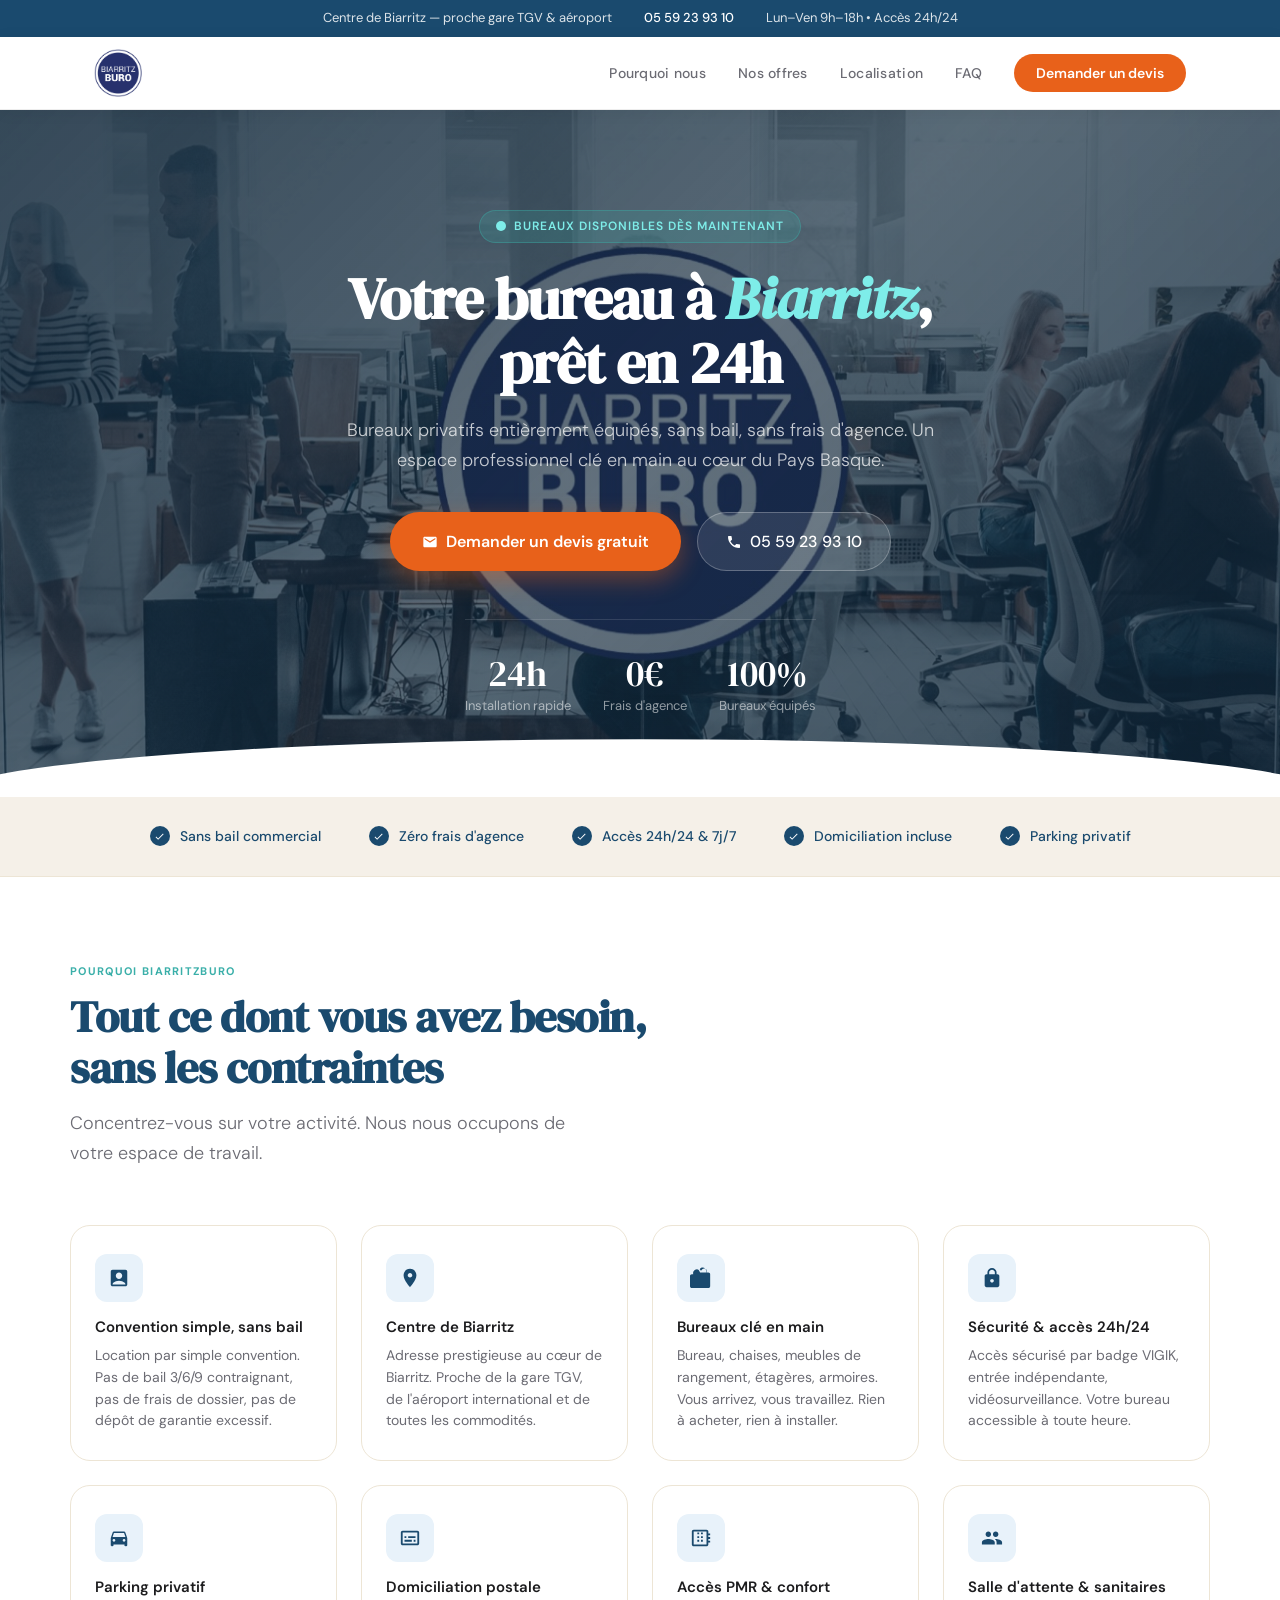
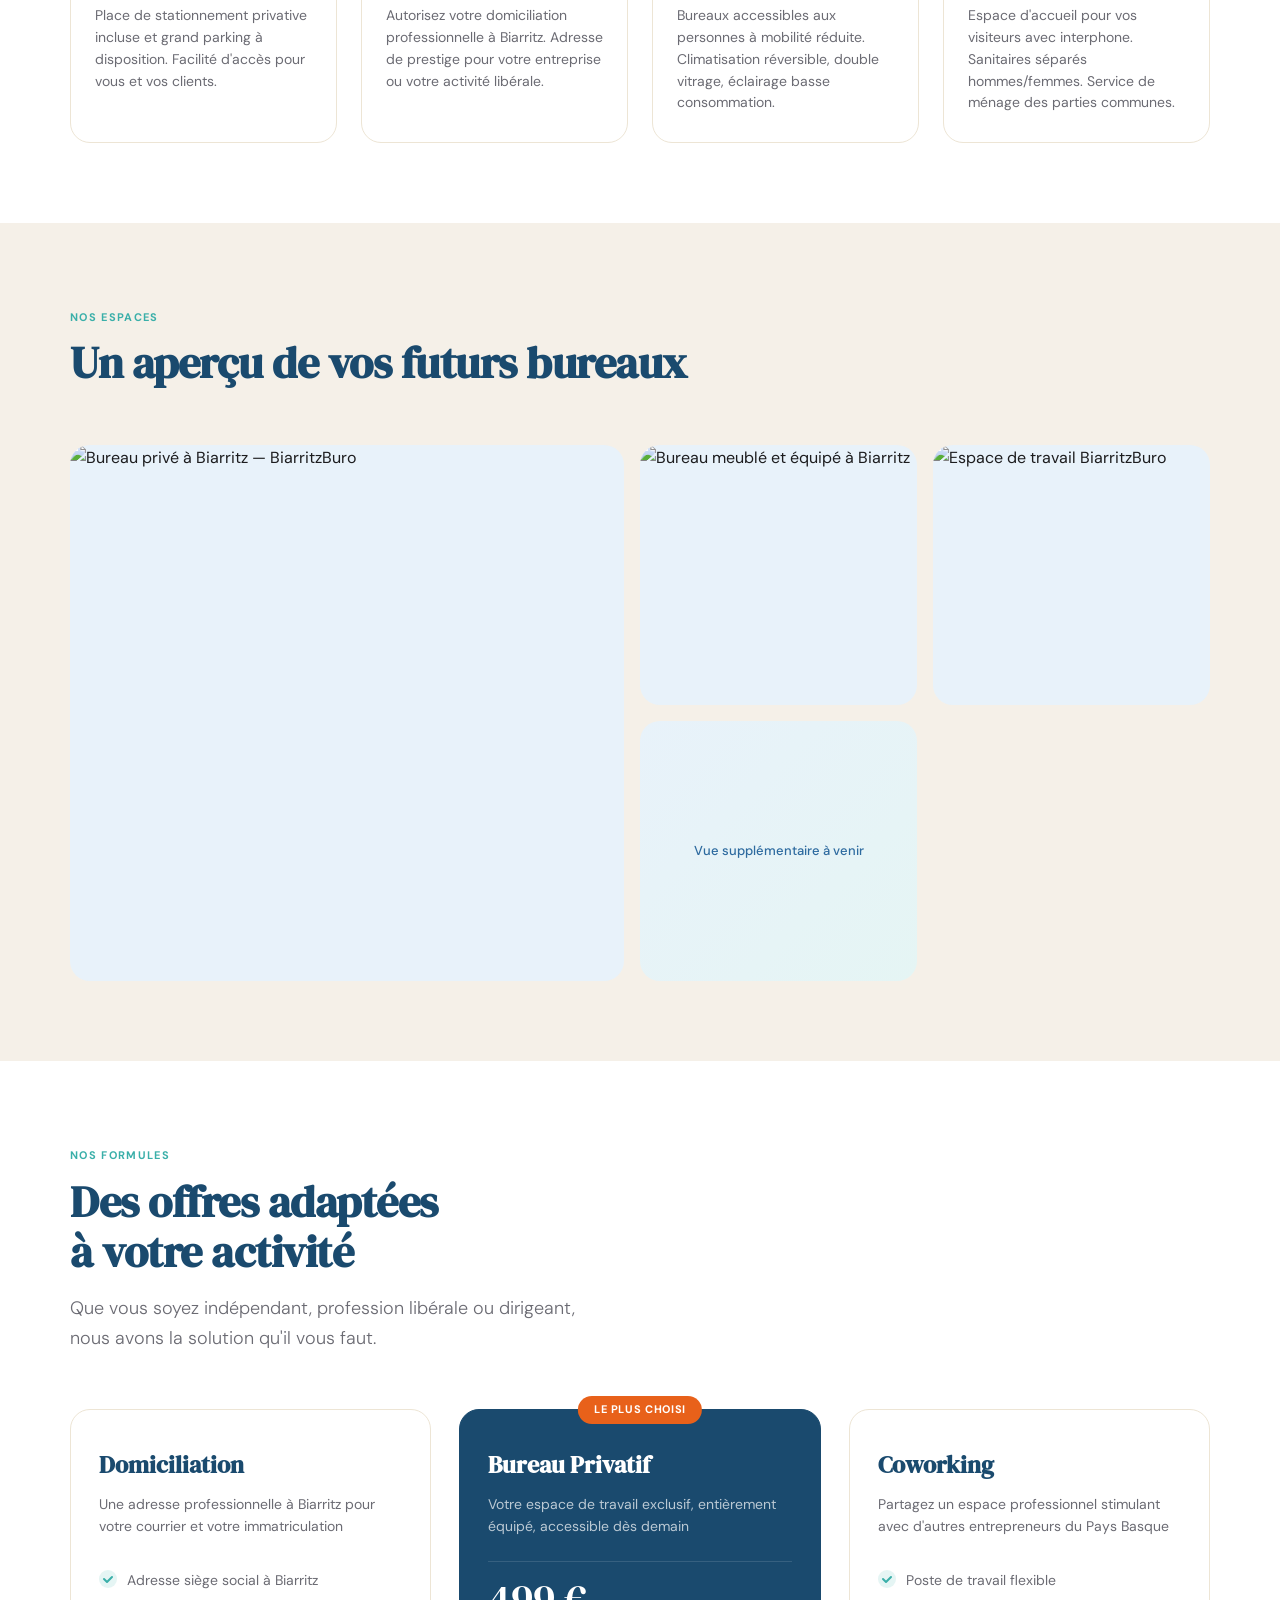
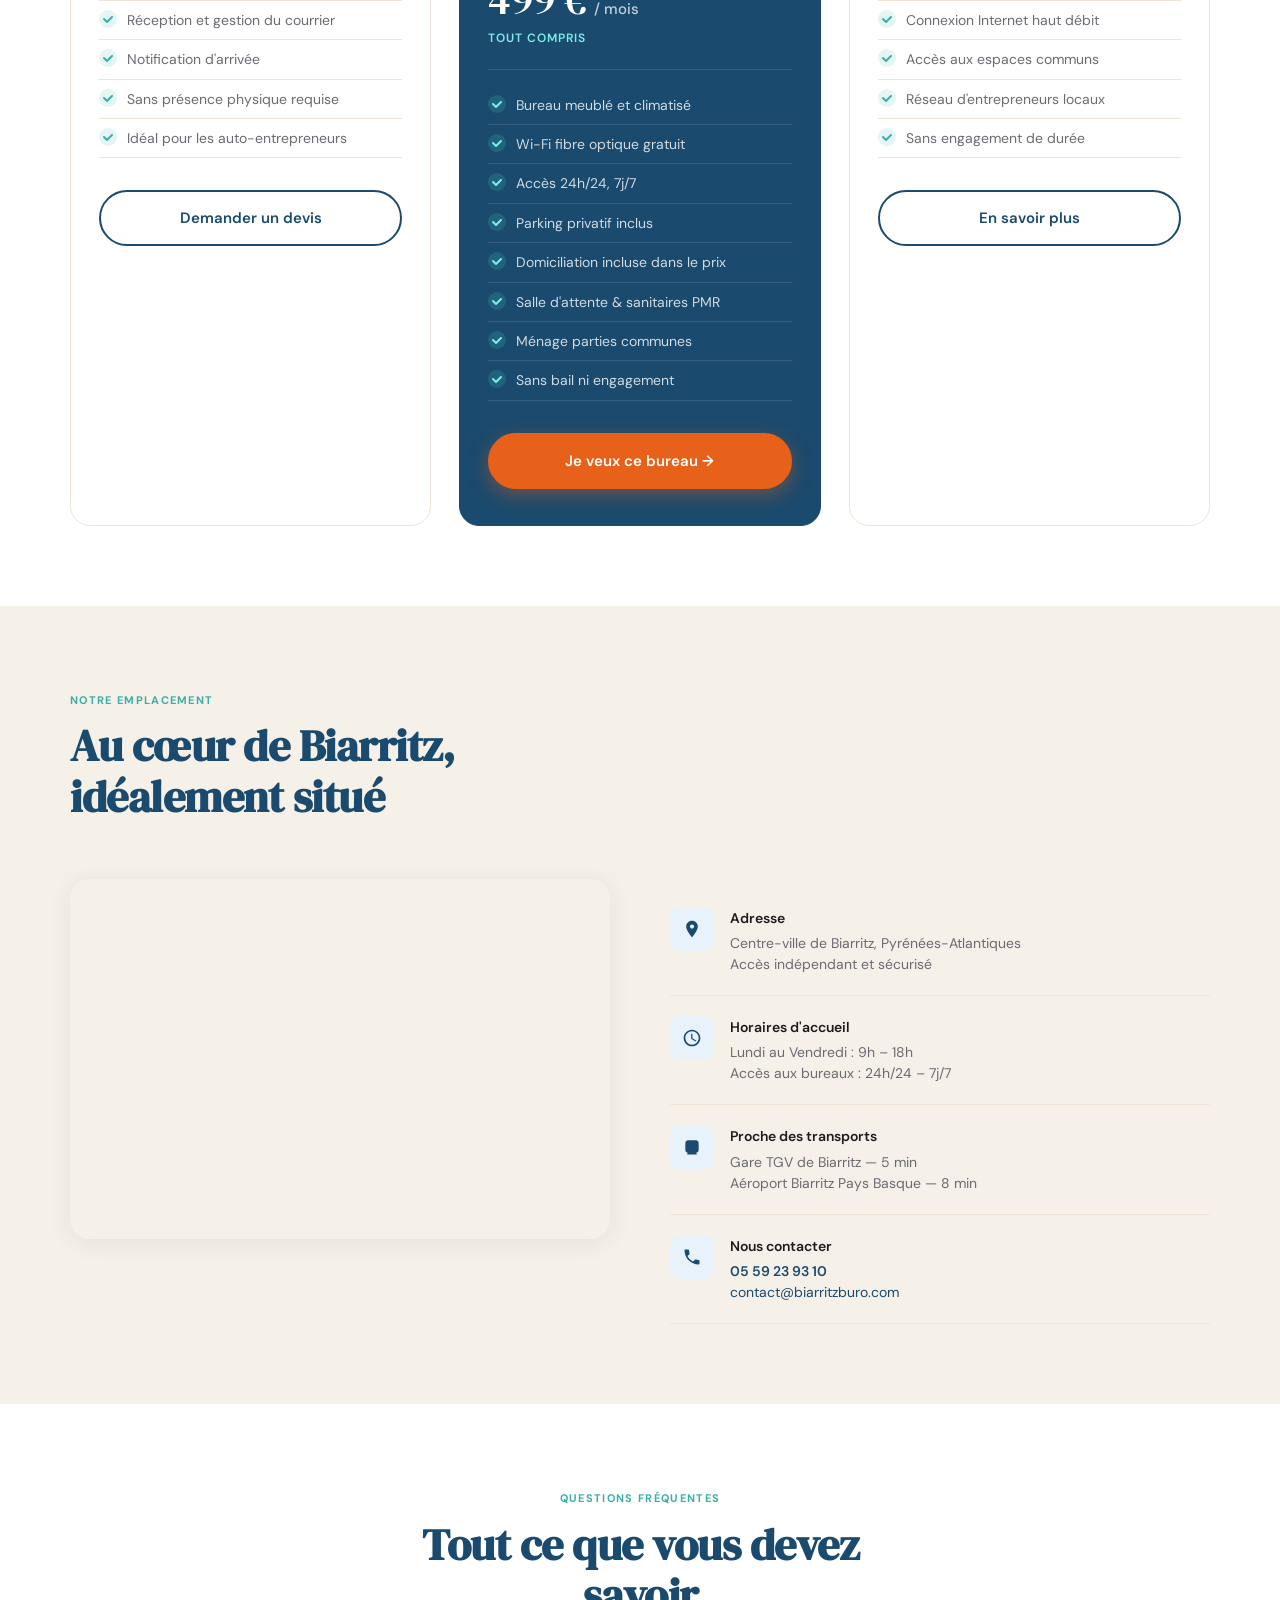
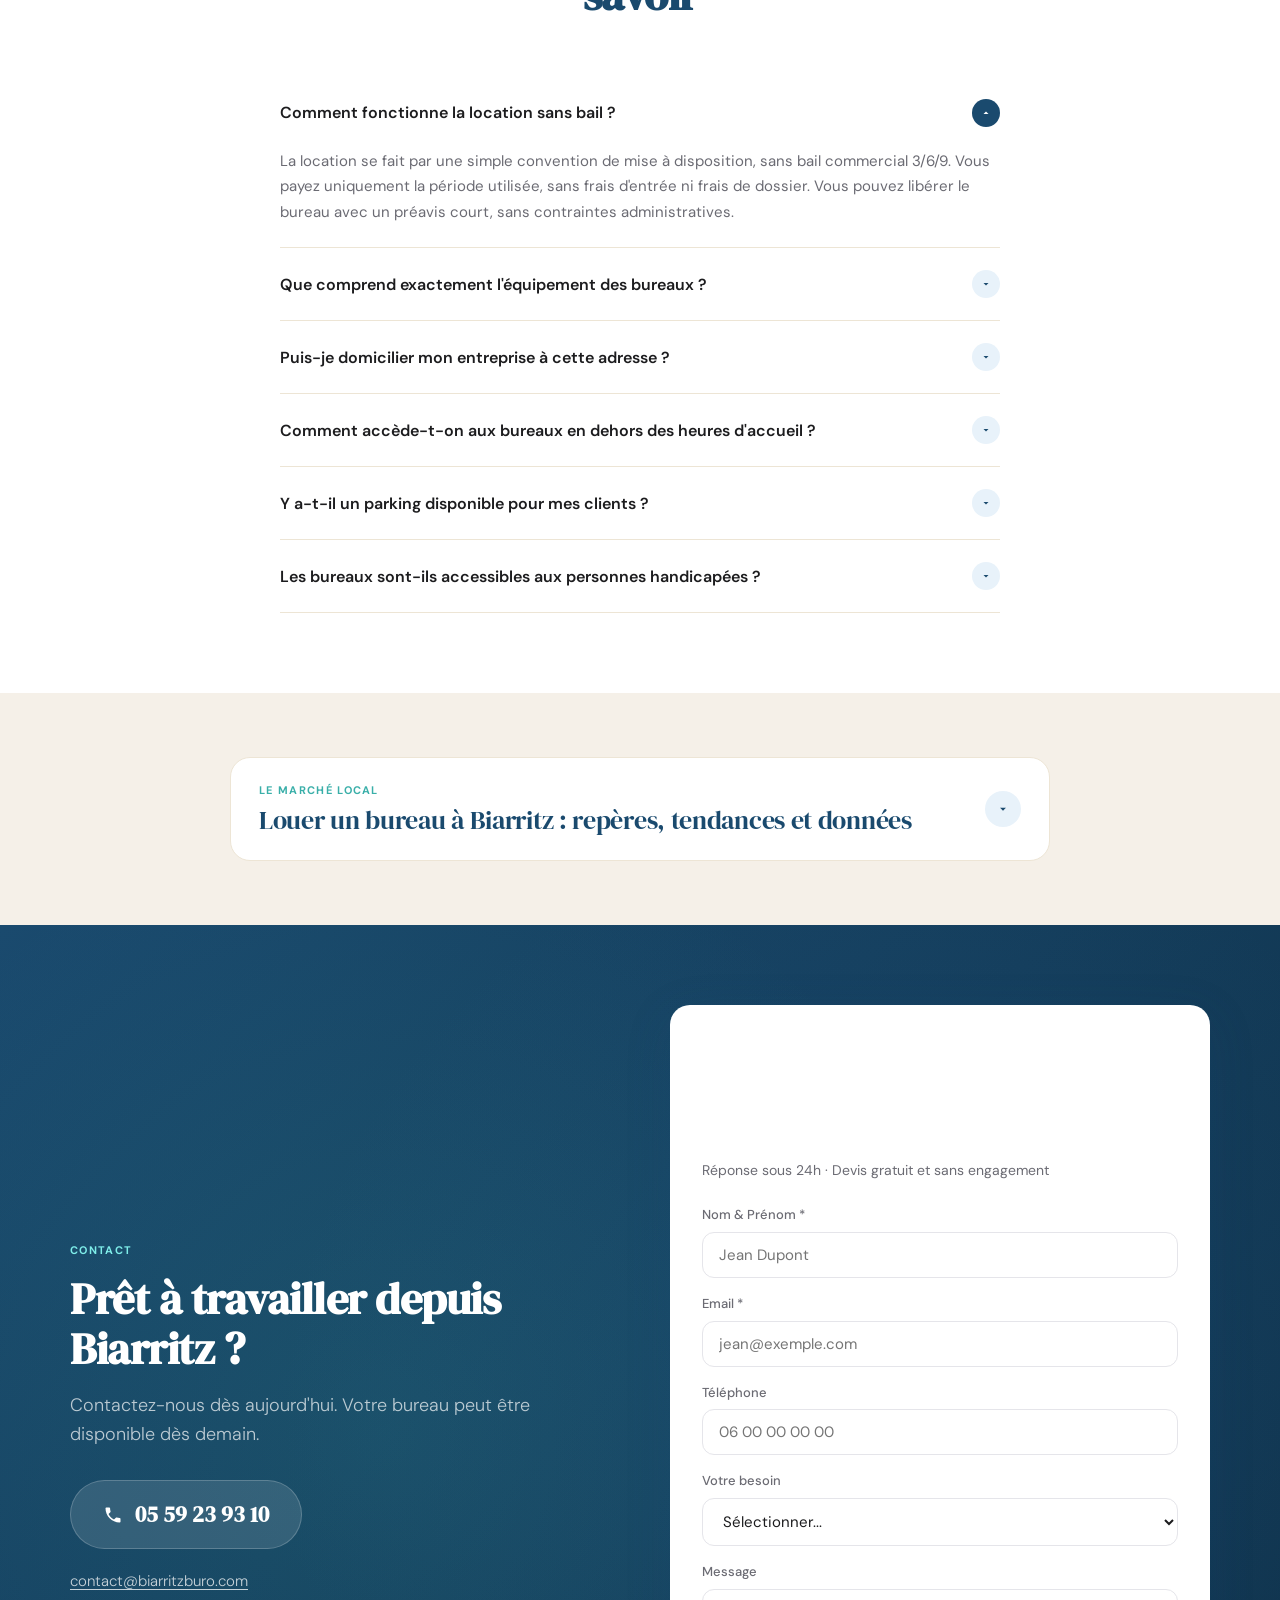
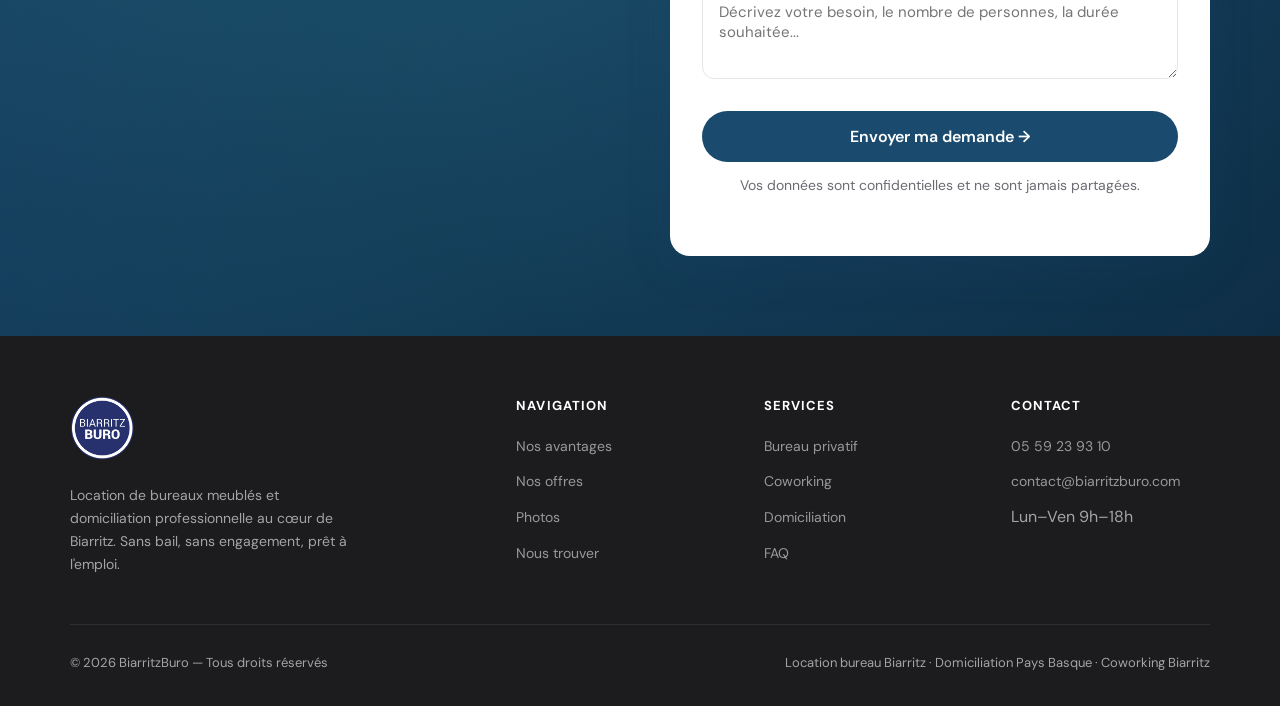
==== commit 23a74967: "Déplace le formulaire de contact du hero vers la section CTA finale - Hero recentré en pleine largeu" ====
--- a/index.html
+++ b/index.html
@@ -34,7 +34,7 @@
 <link href="https://fonts.googleapis.com/css2?family=DM+Serif+Display:ital@0;1&family=DM+Sans:wght@300;400;500;600&display=swap" rel="stylesheet">
 
 <!-- CSS -->
-<link rel="stylesheet" href="css/style.css?v=20260423c">
+<link rel="stylesheet" href="css/style.css?v=20260423d">
 
 <!-- Schema.org LocalBusiness -->
 <script type="application/ld+json">
@@ -125,40 +125,6 @@
         </div>
       </div>
     </div>
-
-    <!-- Formulaire -->
-    <div class="hero-form-card" id="contact">
-      <h2>Demande de renseignements</h2>
-      <p>Réponse sous 24h · Devis gratuit et sans engagement</p>
-      <div class="form-group">
-        <label for="nom">Nom &amp; Prénom *</label>
-        <input type="text" id="nom" name="nom" placeholder="Jean Dupont" autocomplete="name">
-      </div>
-      <div class="form-group">
-        <label for="email">Email *</label>
-        <input type="email" id="email" name="email" placeholder="jean@exemple.com" autocomplete="email">
-      </div>
-      <div class="form-group">
-        <label for="tel">Téléphone</label>
-        <input type="tel" id="tel" name="tel" placeholder="06 00 00 00 00" autocomplete="tel">
-      </div>
-      <div class="form-group">
-        <label for="besoin">Votre besoin</label>
-        <select id="besoin" name="besoin">
-          <option value="">Sélectionner...</option>
-          <option>Location de bureau privatif</option>
-          <option>Domiciliation postale</option>
-          <option>Coworking</option>
-          <option>Autre renseignement</option>
-        </select>
-      </div>
-      <div class="form-group">
-        <label for="message">Message</label>
-        <textarea id="message" name="message" placeholder="Décrivez votre besoin, le nombre de personnes, la durée souhaitée..."></textarea>
-      </div>
-      <button type="submit" class="form-submit">Envoyer ma demande →</button>
-      <p class="form-note">Vos données sont confidentielles et ne sont jamais partagées.</p>
-    </div>
   </div>
   <div class="wave-deco"></div>
 </section>
@@ -511,20 +477,55 @@
   </div>
 </section>
 
-<!-- CTA final -->
-<div class="cta-section">
-  <h2>Prêt à travailler depuis Biarritz ?</h2>
-  <p>Contactez-nous dès aujourd'hui. Votre bureau peut être disponible dès demain.</p>
-  <div class="cta-actions">
-    <a href="#contact" class="btn-primary cta-btn-large">Demander un devis gratuit</a>
-    <a href="tel:0559239310" class="cta-phone">
-      <div class="phone-badge">
-        <svg width="20" height="20" viewBox="0 0 24 24" fill="currentColor"><path d="M6.62 10.79c1.44 2.83 3.76 5.14 6.59 6.59l2.2-2.2c.27-.27.67-.36 1.02-.24 1.12.37 2.33.57 3.57.57.55 0 1 .45 1 1V20c0 .55-.45 1-1 1-9.39 0-17-7.61-17-17 0-.55.45-1 1-1h3.5c.55 0 1 .45 1 1 0 1.25.2 2.45.57 3.57.11.35.03.74-.25 1.02l-2.2 2.2z"/></svg>
-        05 59 23 93 10
-      </div>
-    </a>
-  </div>
-</div>
+<!-- Contact / CTA final -->
+<section class="cta-section" id="contact" aria-label="Nous contacter">
+  <div class="container cta-grid">
+    <div class="cta-text">
+      <span class="section-label cta-label">Contact</span>
+      <h2>Prêt à travailler depuis Biarritz ?</h2>
+      <p>Contactez-nous dès aujourd'hui. Votre bureau peut être disponible dès demain.</p>
+      <a href="tel:0559239310" class="cta-phone">
+        <div class="phone-badge">
+          <svg width="20" height="20" viewBox="0 0 24 24" fill="currentColor"><path d="M6.62 10.79c1.44 2.83 3.76 5.14 6.59 6.59l2.2-2.2c.27-.27.67-.36 1.02-.24 1.12.37 2.33.57 3.57.57.55 0 1 .45 1 1V20c0 .55-.45 1-1 1-9.39 0-17-7.61-17-17 0-.55.45-1 1-1h3.5c.55 0 1 .45 1 1 0 1.25.2 2.45.57 3.57.11.35.03.74-.25 1.02l-2.2 2.2z"/></svg>
+          05 59 23 93 10
+        </div>
+      </a>
+      <p class="cta-mail"><a href="mailto:contact@biarritzburo.com">contact@biarritzburo.com</a></p>
+    </div>
+    <div class="hero-form-card">
+      <h2>Demande de renseignements</h2>
+      <p>Réponse sous 24h · Devis gratuit et sans engagement</p>
+      <div class="form-group">
+        <label for="nom">Nom &amp; Prénom *</label>
+        <input type="text" id="nom" name="nom" placeholder="Jean Dupont" autocomplete="name">
+      </div>
+      <div class="form-group">
+        <label for="email">Email *</label>
+        <input type="email" id="email" name="email" placeholder="jean@exemple.com" autocomplete="email">
+      </div>
+      <div class="form-group">
+        <label for="tel">Téléphone</label>
+        <input type="tel" id="tel" name="tel" placeholder="06 00 00 00 00" autocomplete="tel">
+      </div>
+      <div class="form-group">
+        <label for="besoin">Votre besoin</label>
+        <select id="besoin" name="besoin">
+          <option value="">Sélectionner...</option>
+          <option>Location de bureau privatif</option>
+          <option>Domiciliation postale</option>
+          <option>Coworking</option>
+          <option>Autre renseignement</option>
+        </select>
+      </div>
+      <div class="form-group">
+        <label for="message">Message</label>
+        <textarea id="message" name="message" placeholder="Décrivez votre besoin, le nombre de personnes, la durée souhaitée..."></textarea>
+      </div>
+      <button type="submit" class="form-submit">Envoyer ma demande →</button>
+      <p class="form-note">Vos données sont confidentielles et ne sont jamais partagées.</p>
+    </div>
+  </div>
+</section>
 
 <!-- Footer -->
 <footer>
@@ -568,6 +569,6 @@
   </div>
 </footer>
 
-<script src="js/main.js?v=20260423c"></script>
+<script src="js/main.js?v=20260423d"></script>
 </body>
 </html>
--- a/css/style.css
+++ b/css/style.css
@@ -121,15 +121,17 @@
     clip-path: ellipse(55% 100% at 50% 100%);
 }
 .hero-inner {
-    max-width: 1140px;
+    max-width: 820px;
     margin: 0 auto;
-    display: grid;
-    grid-template-columns: 1fr 1fr;
-    gap: 60px;
-    align-items: center;
     position: relative;
     z-index: 1;
-}
+    text-align: center;
+}
+.hero-content { display: flex; flex-direction: column; align-items: center; }
+.hero h1 { max-width: 780px; }
+.hero-subtitle { max-width: 620px; }
+.hero-actions { justify-content: center; }
+.hero-stats { justify-content: center; }
 .hero-badge {
     display: inline-flex;
     align-items: center;
@@ -624,7 +626,6 @@
 .cta-section {
     background: linear-gradient(135deg, var(--ocean) 0%, #0D2E45 100%);
     padding: 80px 24px;
-    text-align: center;
     position: relative;
     overflow: hidden;
 }
@@ -636,22 +637,34 @@
                 radial-gradient(circle at 70% 50%, rgba(45,106,159,0.2) 0%, transparent 60%);
 }
 .cta-section > * { position: relative; z-index: 1; }
+.cta-grid {
+    display: grid;
+    grid-template-columns: 1fr 1fr;
+    gap: 60px;
+    align-items: center;
+}
+.cta-text .cta-label {
+    color: #7EEDE9;
+    margin-bottom: 14px;
+}
 .cta-section h2 {
     font-family: 'DM Serif Display', serif;
     font-size: clamp(28px, 4vw, 44px);
     color: var(--white);
     margin-bottom: 16px;
     letter-spacing: -0.5px;
-}
-.cta-section > p {
+    line-height: 1.15;
+}
+.cta-text > p {
     color: rgba(255,255,255,0.7);
     font-size: 18px;
-    max-width: 520px;
-    margin: 0 auto 40px;
+    max-width: 460px;
+    margin: 0 0 32px;
     font-weight: 300;
 }
-.cta-actions { display: flex; gap: 16px; justify-content: center; flex-wrap: wrap; }
-.cta-btn-large { font-size: 17px; padding: 18px 36px; }
+.cta-mail { font-size: 15px !important; margin-top: 20px !important; }
+.cta-mail a { color: rgba(255,255,255,0.75); text-decoration: underline; text-underline-offset: 3px; }
+.cta-mail a:hover { color: var(--white); }
 .cta-phone {
     display: inline-flex;
     align-items: center;
@@ -672,6 +685,10 @@
     display: flex;
     align-items: center;
     gap: 12px;
+}
+.cta-section .hero-form-card {
+    animation: none;
+    margin: 0;
 }
 
 /* ============================================
@@ -877,7 +894,9 @@
    Responsive
    ============================================ */
 @media (max-width: 900px) {
-    .hero-inner { grid-template-columns: 1fr; gap: 40px; }
+    .cta-grid { grid-template-columns: 1fr; gap: 40px; }
+    .cta-text { text-align: center; }
+    .cta-text > p { margin-left: auto; margin-right: auto; }
     .galerie-grid { grid-template-columns: 1fr 1fr; grid-template-rows: auto; }
     .galerie-item:first-child { grid-row: span 1; grid-column: span 2; }
     .localisation-grid { grid-template-columns: 1fr; }
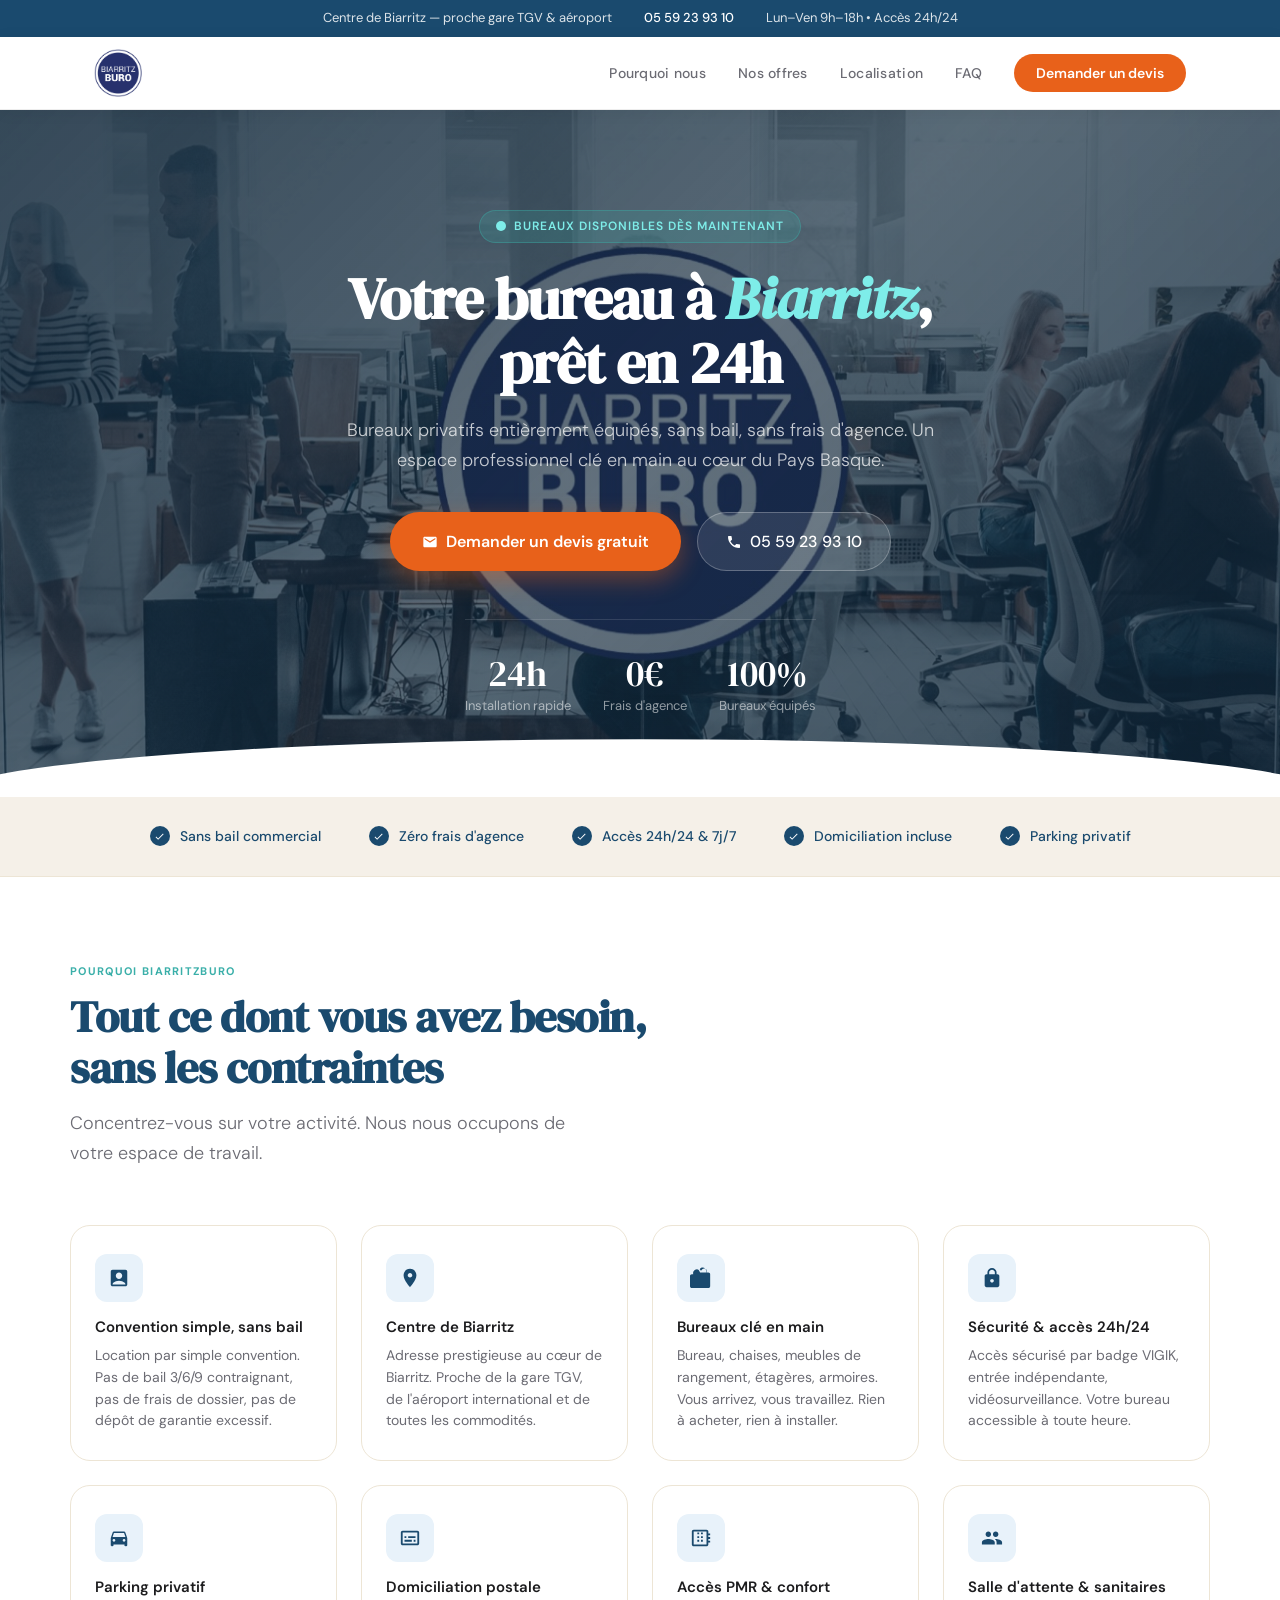
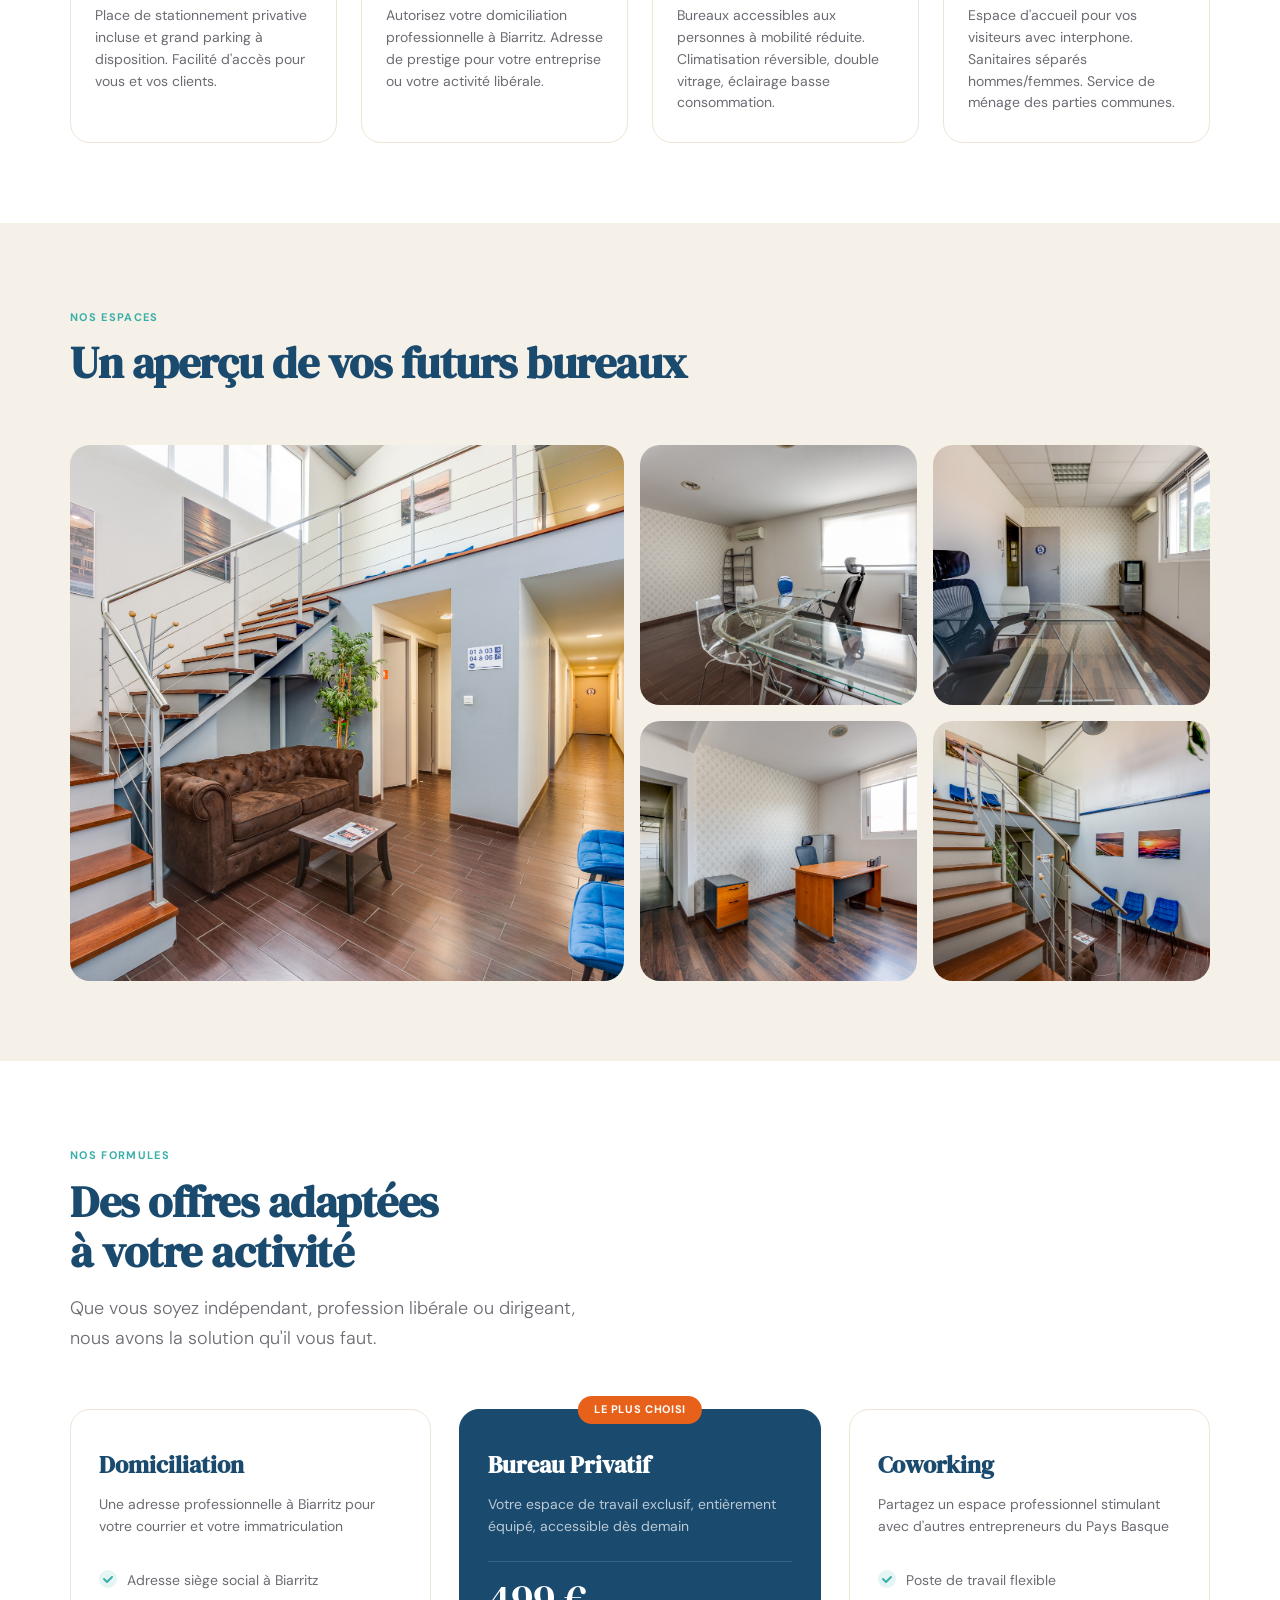
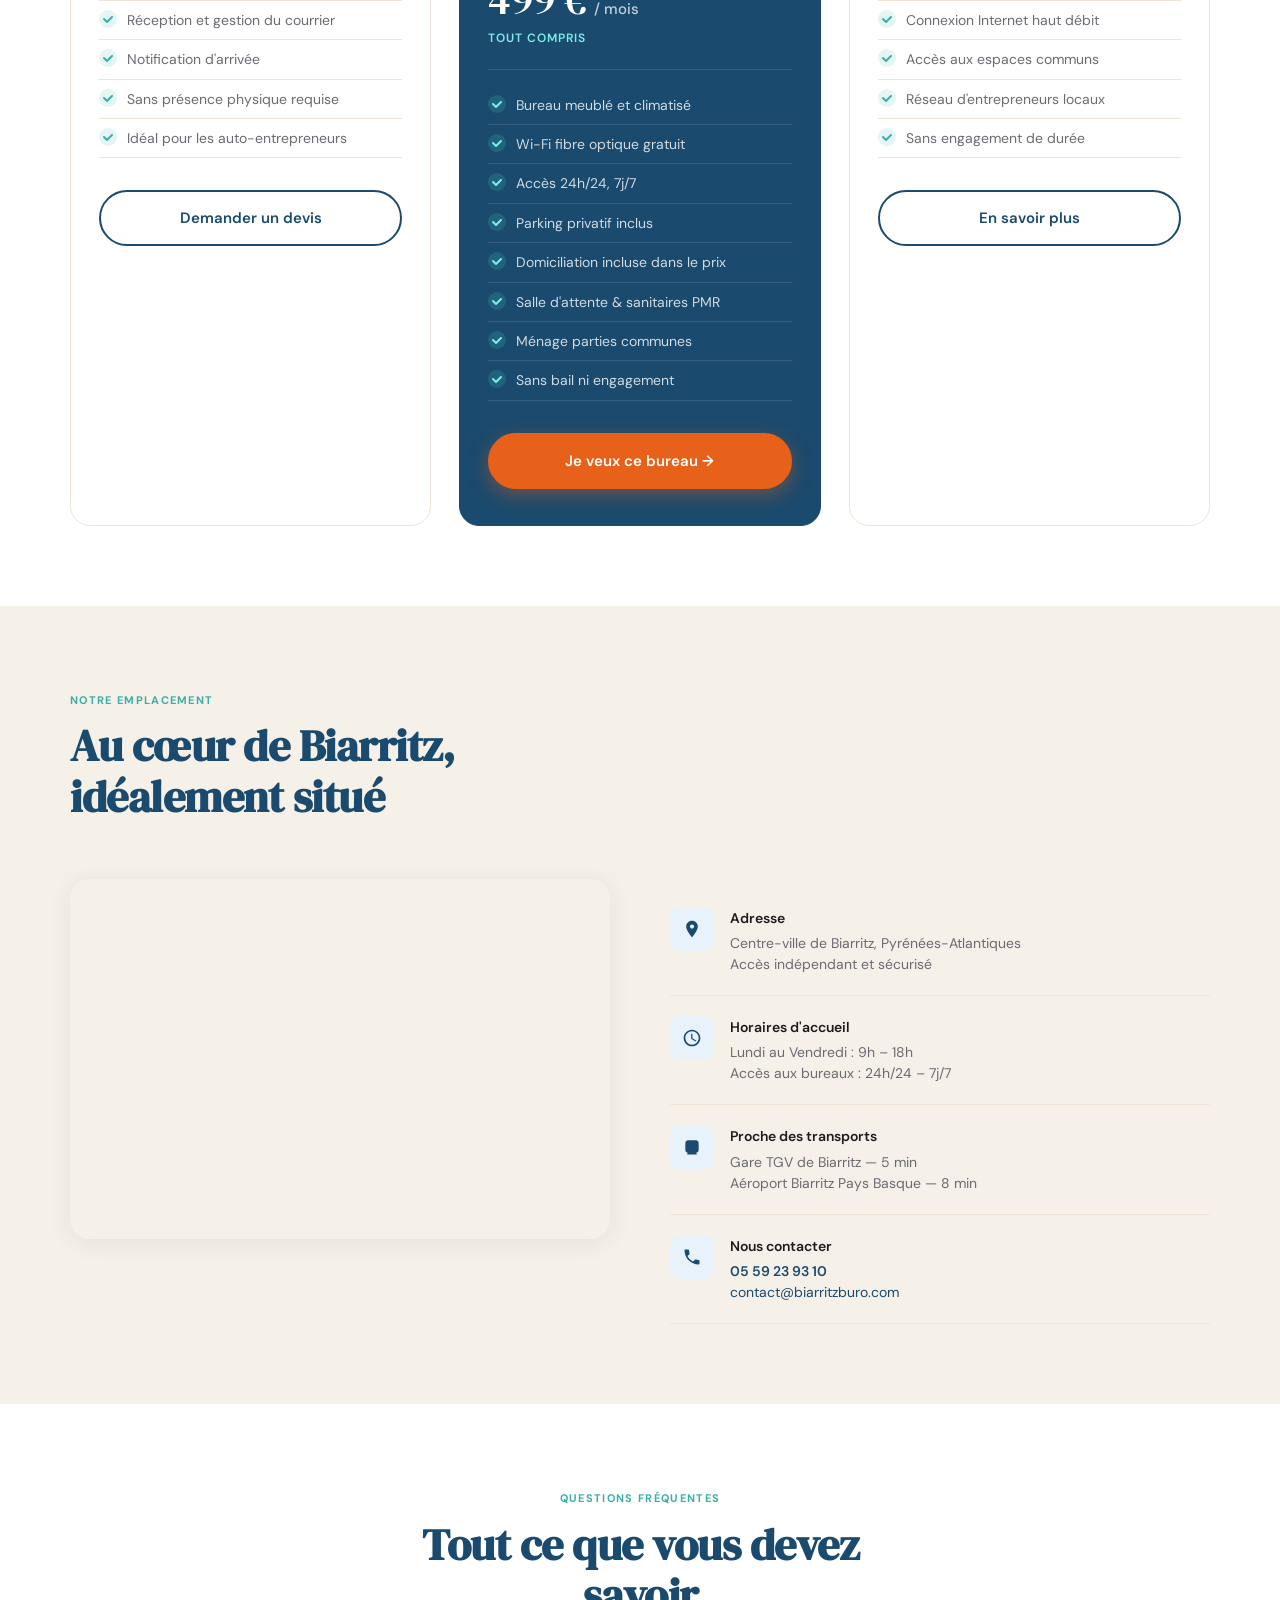
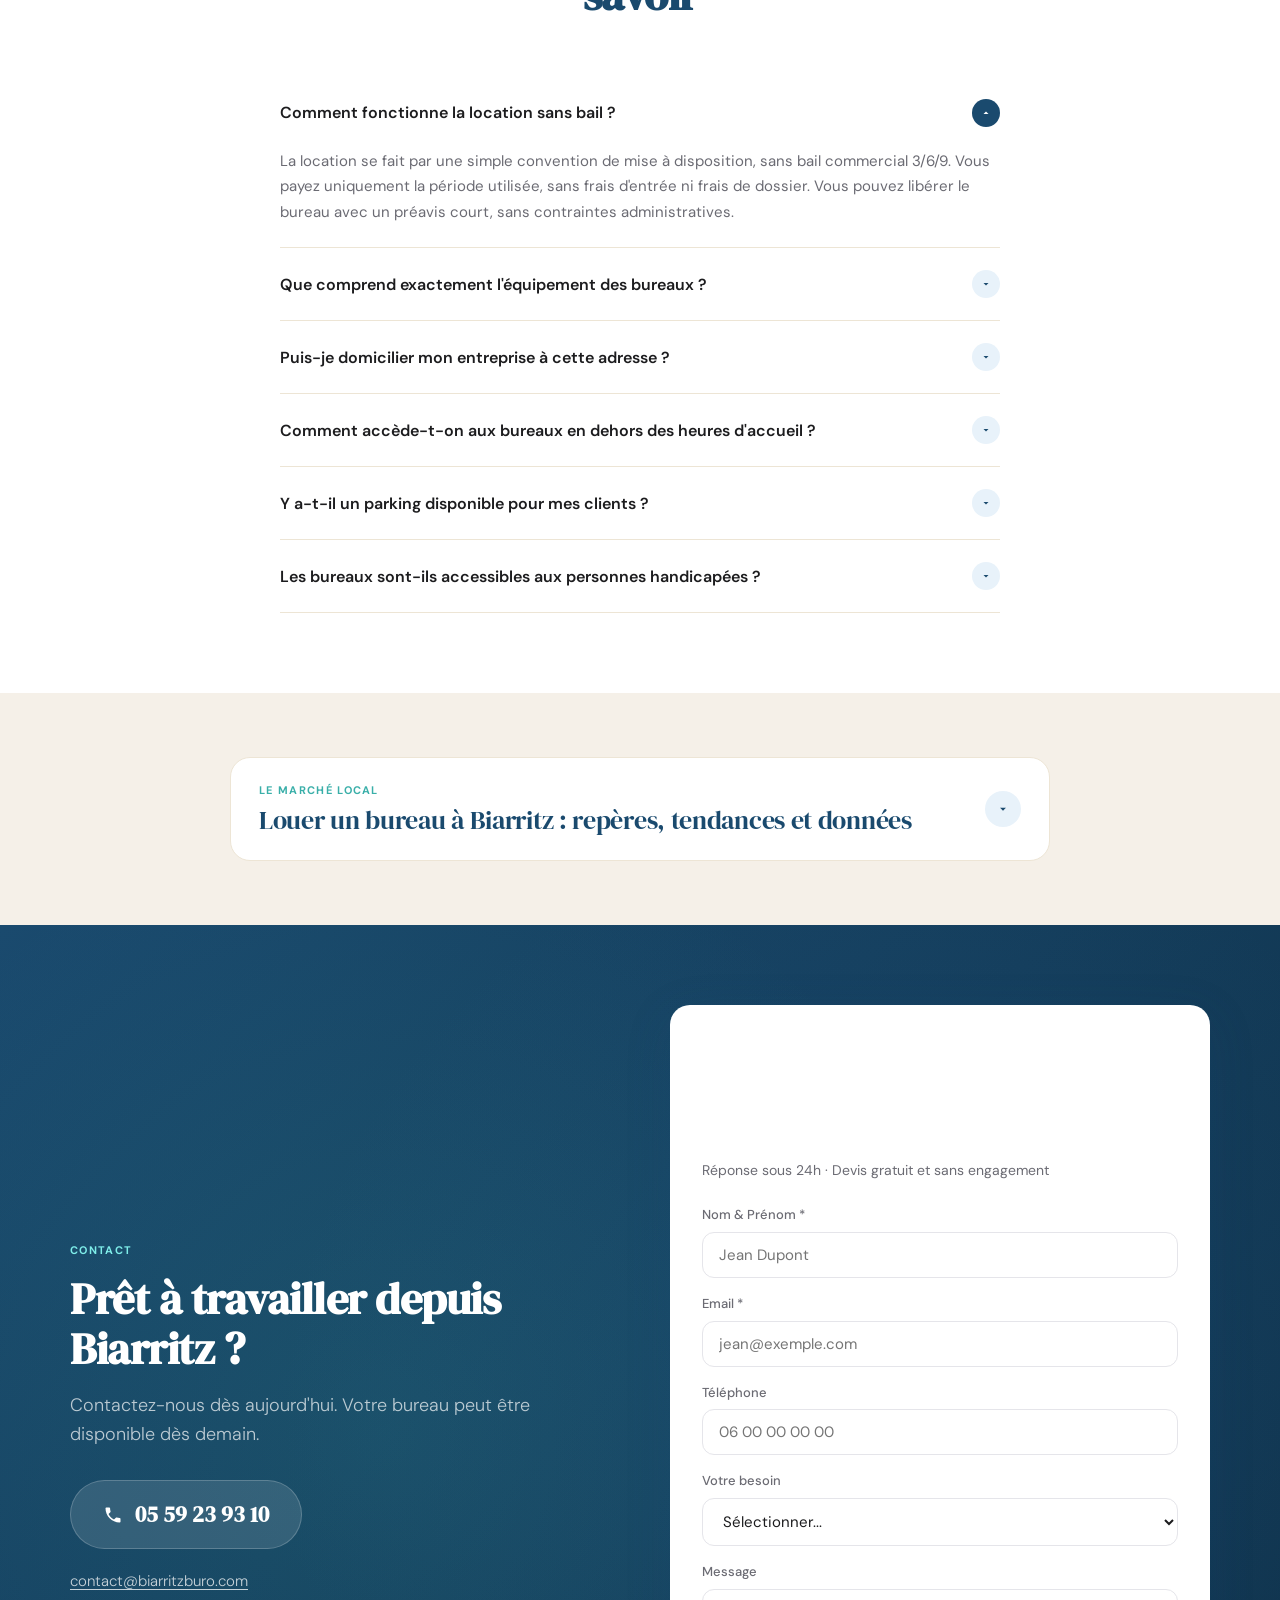
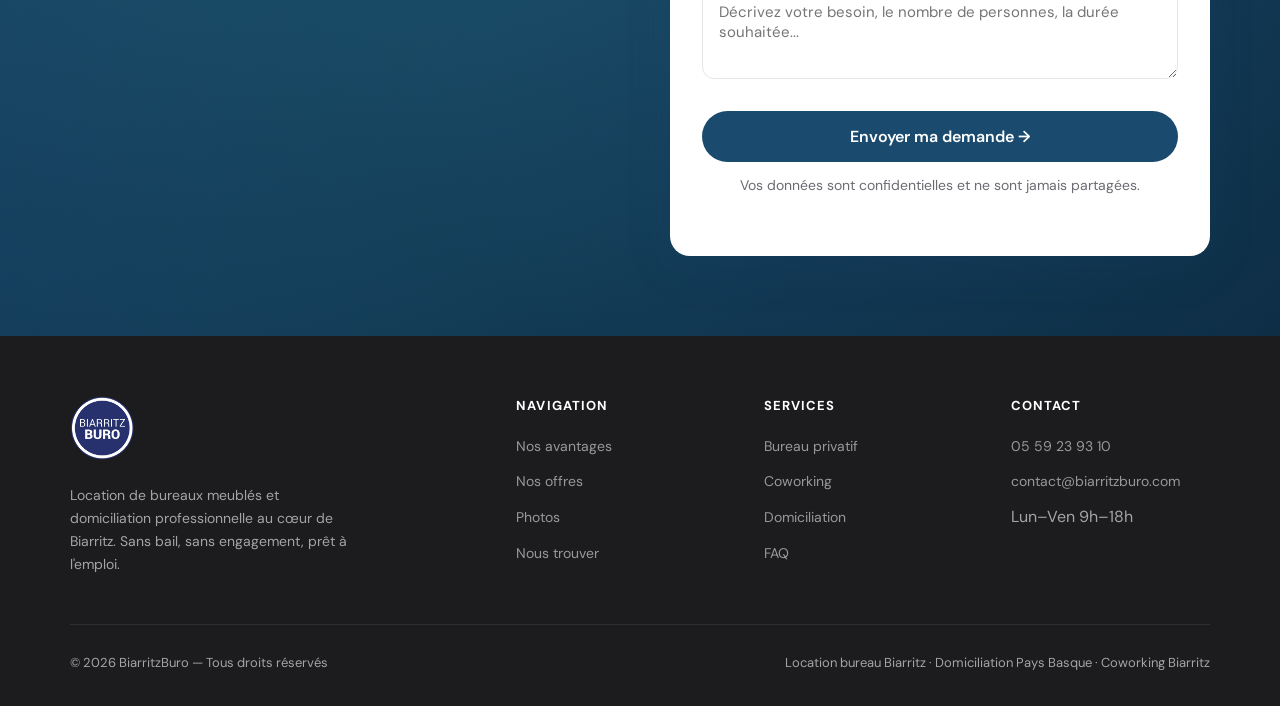
==== commit 737e8a77: "Remplace les hotlinks de la galerie par 5 photos locales des bureaux Co-Authored-By: Claude Opus 4.7" ====
--- a/index.html
+++ b/index.html
@@ -233,16 +233,19 @@
     </div>
     <div class="galerie-grid">
       <div class="galerie-item">
-        <img class="galerie-img" src="https://biarritzburo.com/wp-content/uploads/2019/07/2-Biarritz-Buro-768x512.jpg" alt="Bureau privé à Biarritz — BiarritzBuro" loading="lazy">
+        <img class="galerie-img" src="assets/bureau-biarritz-hall-entree.jpg" alt="Hall d'accueil BiarritzBuro — entrée et espace d'attente avec escalier" loading="lazy">
       </div>
       <div class="galerie-item">
-        <img class="galerie-img" src="https://biarritzburo.com/wp-content/uploads/2019/07/8-Bureau-meublé-et-équipé-768x512.jpg" alt="Bureau meublé et équipé à Biarritz" loading="lazy">
+        <img class="galerie-img" src="assets/bureau-biarritz-design-moderne.jpg" alt="Bureau privatif design à Biarritz — table en verre et chaises modernes" loading="lazy">
       </div>
       <div class="galerie-item">
-        <img class="galerie-img" src="https://biarritzburo.com/wp-content/uploads/2019/07/LX4B7740-768x512.jpg" alt="Espace de travail BiarritzBuro" loading="lazy">
+        <img class="galerie-img" src="assets/bureau-biarritz-prive-meuble.jpg" alt="Bureau privé meublé à louer à Biarritz — fauteuil ergonomique et climatisation" loading="lazy">
       </div>
       <div class="galerie-item">
-        <div class="galerie-placeholder">Vue supplémentaire à venir</div>
+        <img class="galerie-img" src="assets/bureau-biarritz-classique.jpg" alt="Bureau professionnel équipé à Biarritz — bureau bois et caisson de rangement" loading="lazy">
+      </div>
+      <div class="galerie-item">
+        <img class="galerie-img" src="assets/bureau-biarritz-salle-attente.jpg" alt="Salle d'attente BiarritzBuro — espace d'accueil pour vos visiteurs" loading="lazy">
       </div>
     </div>
   </div>
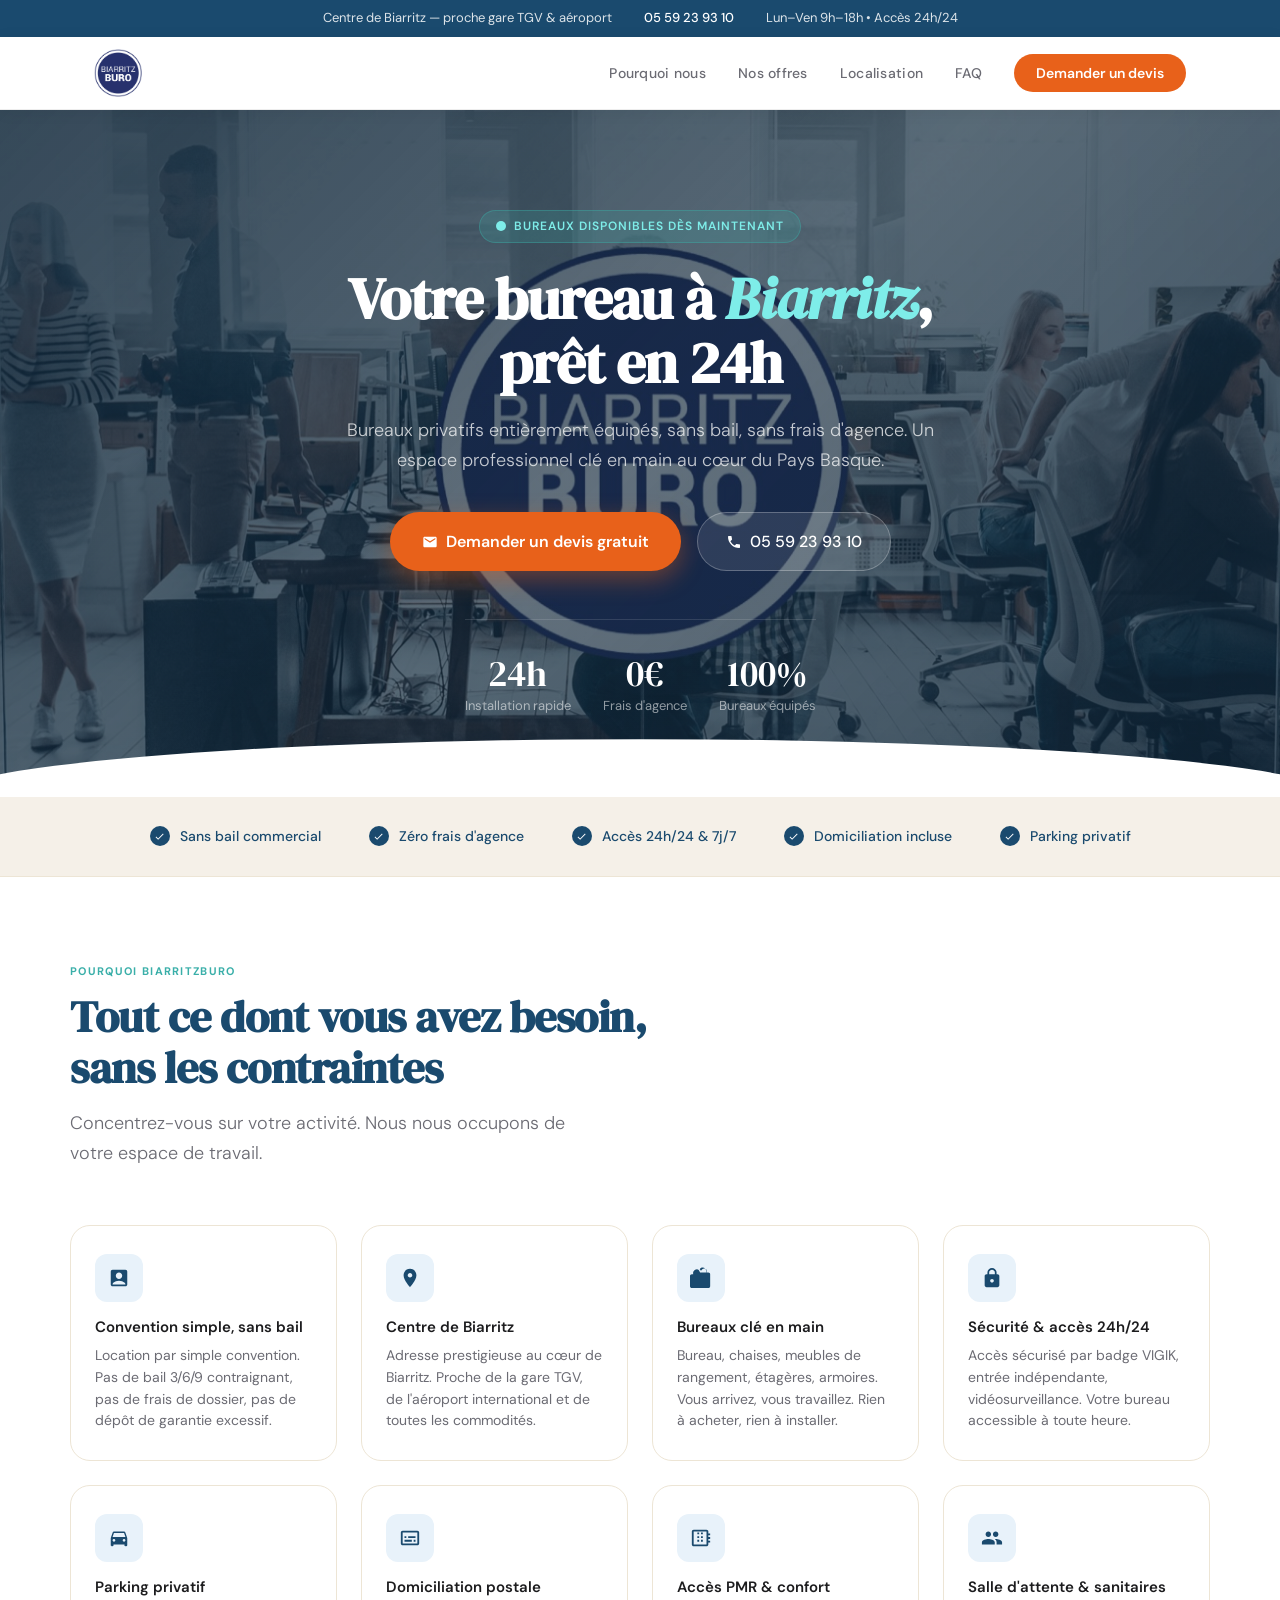
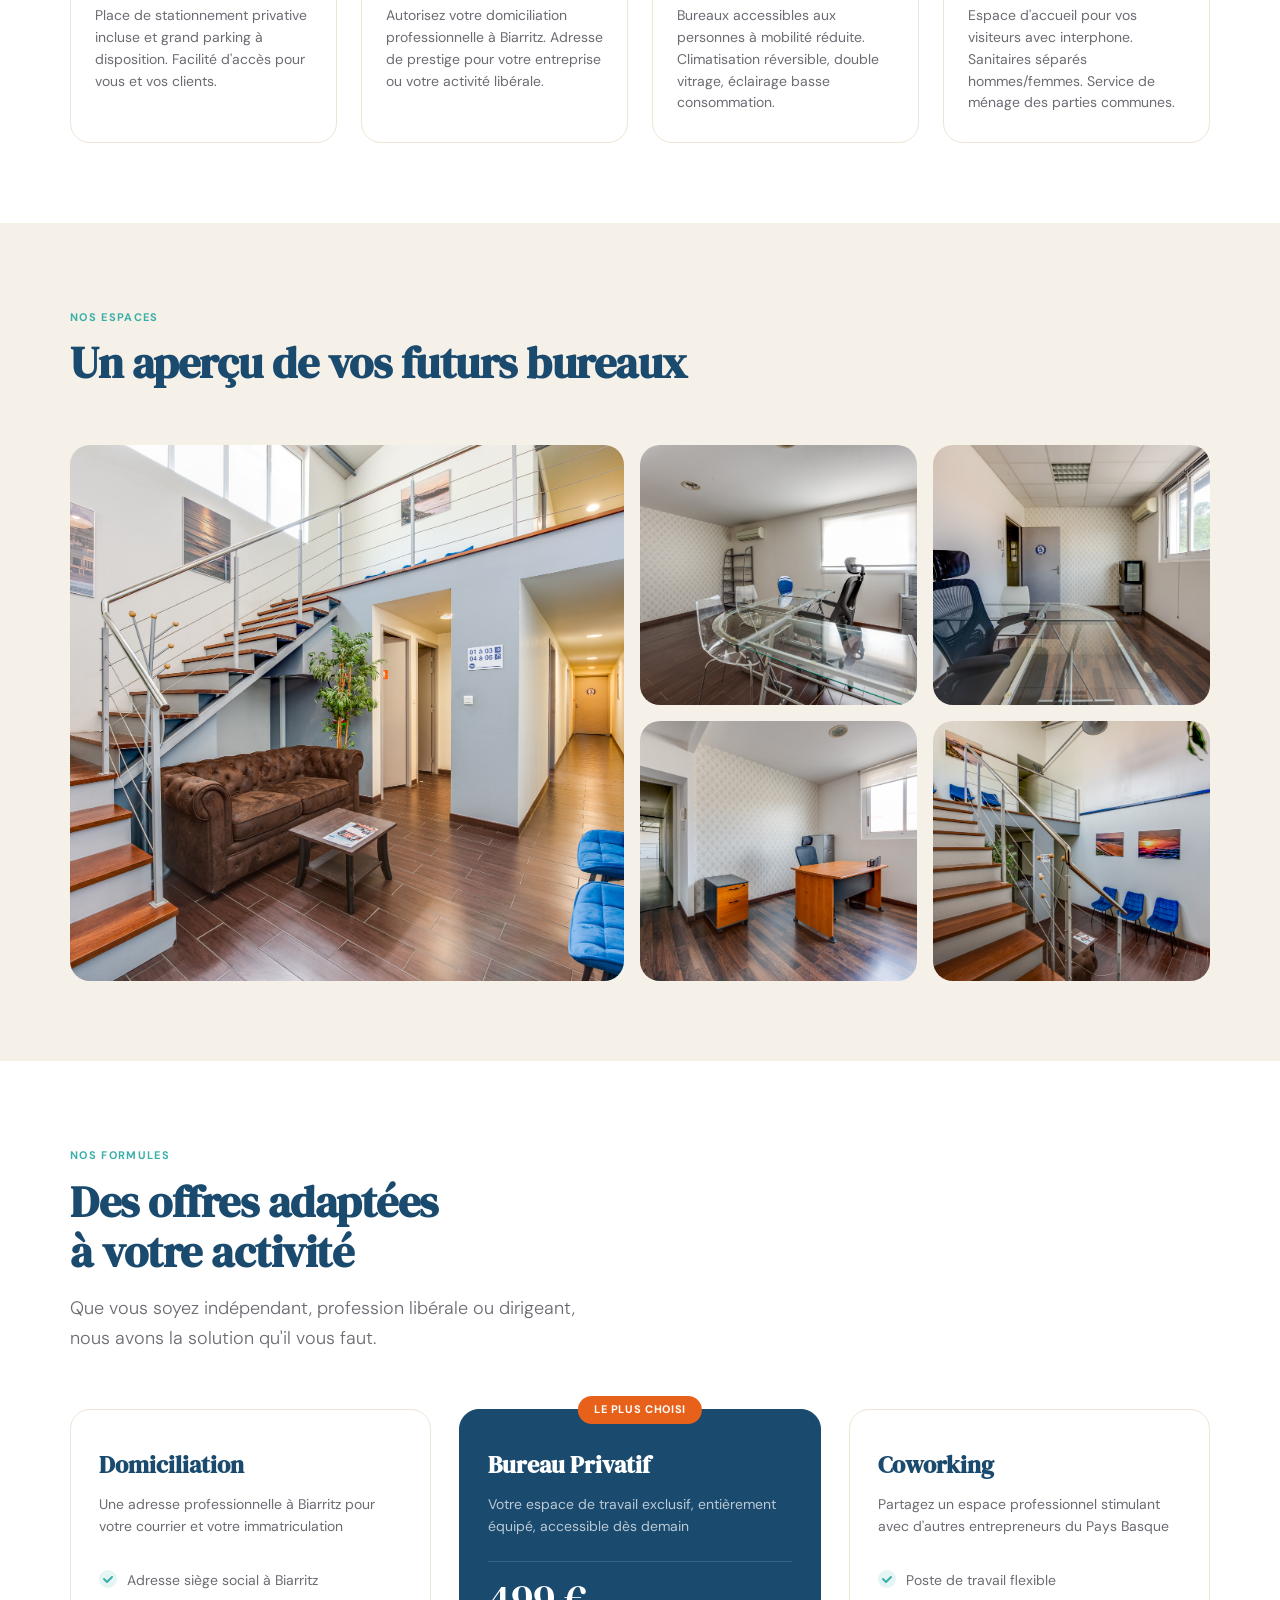
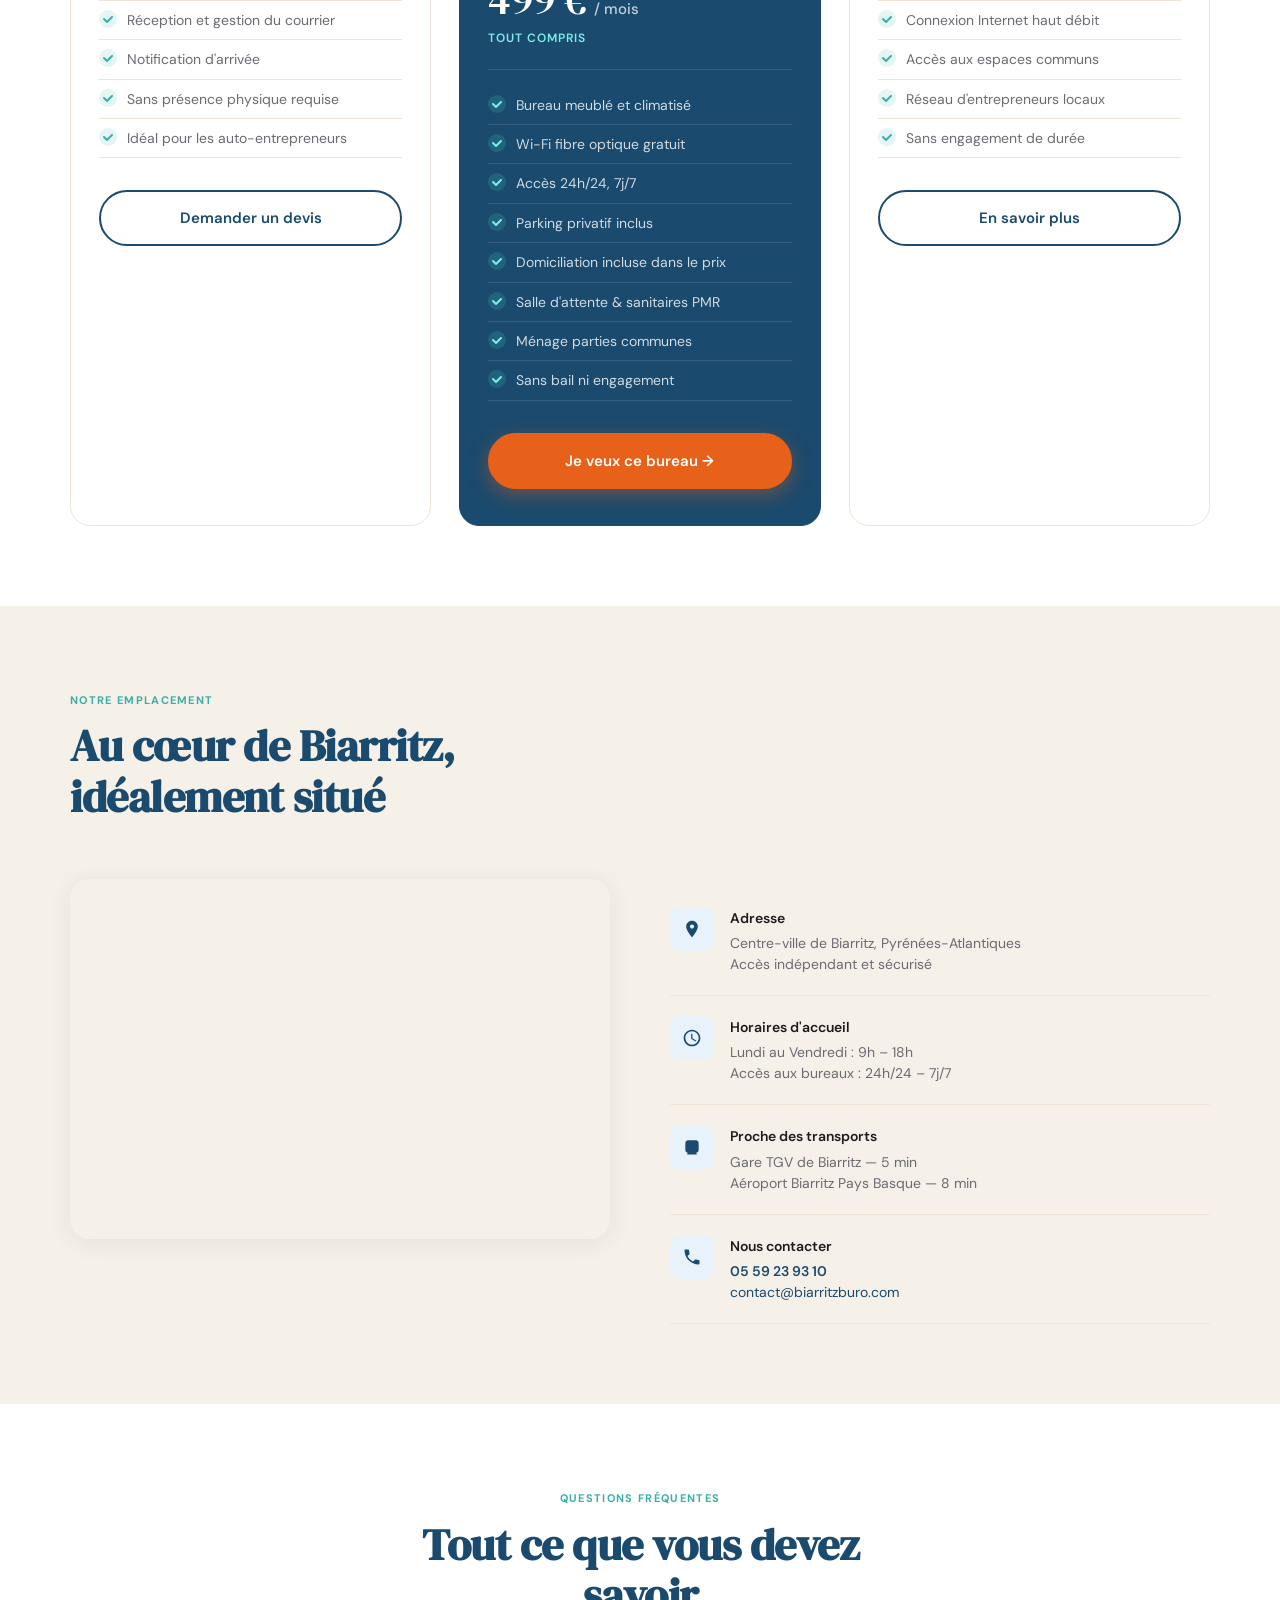
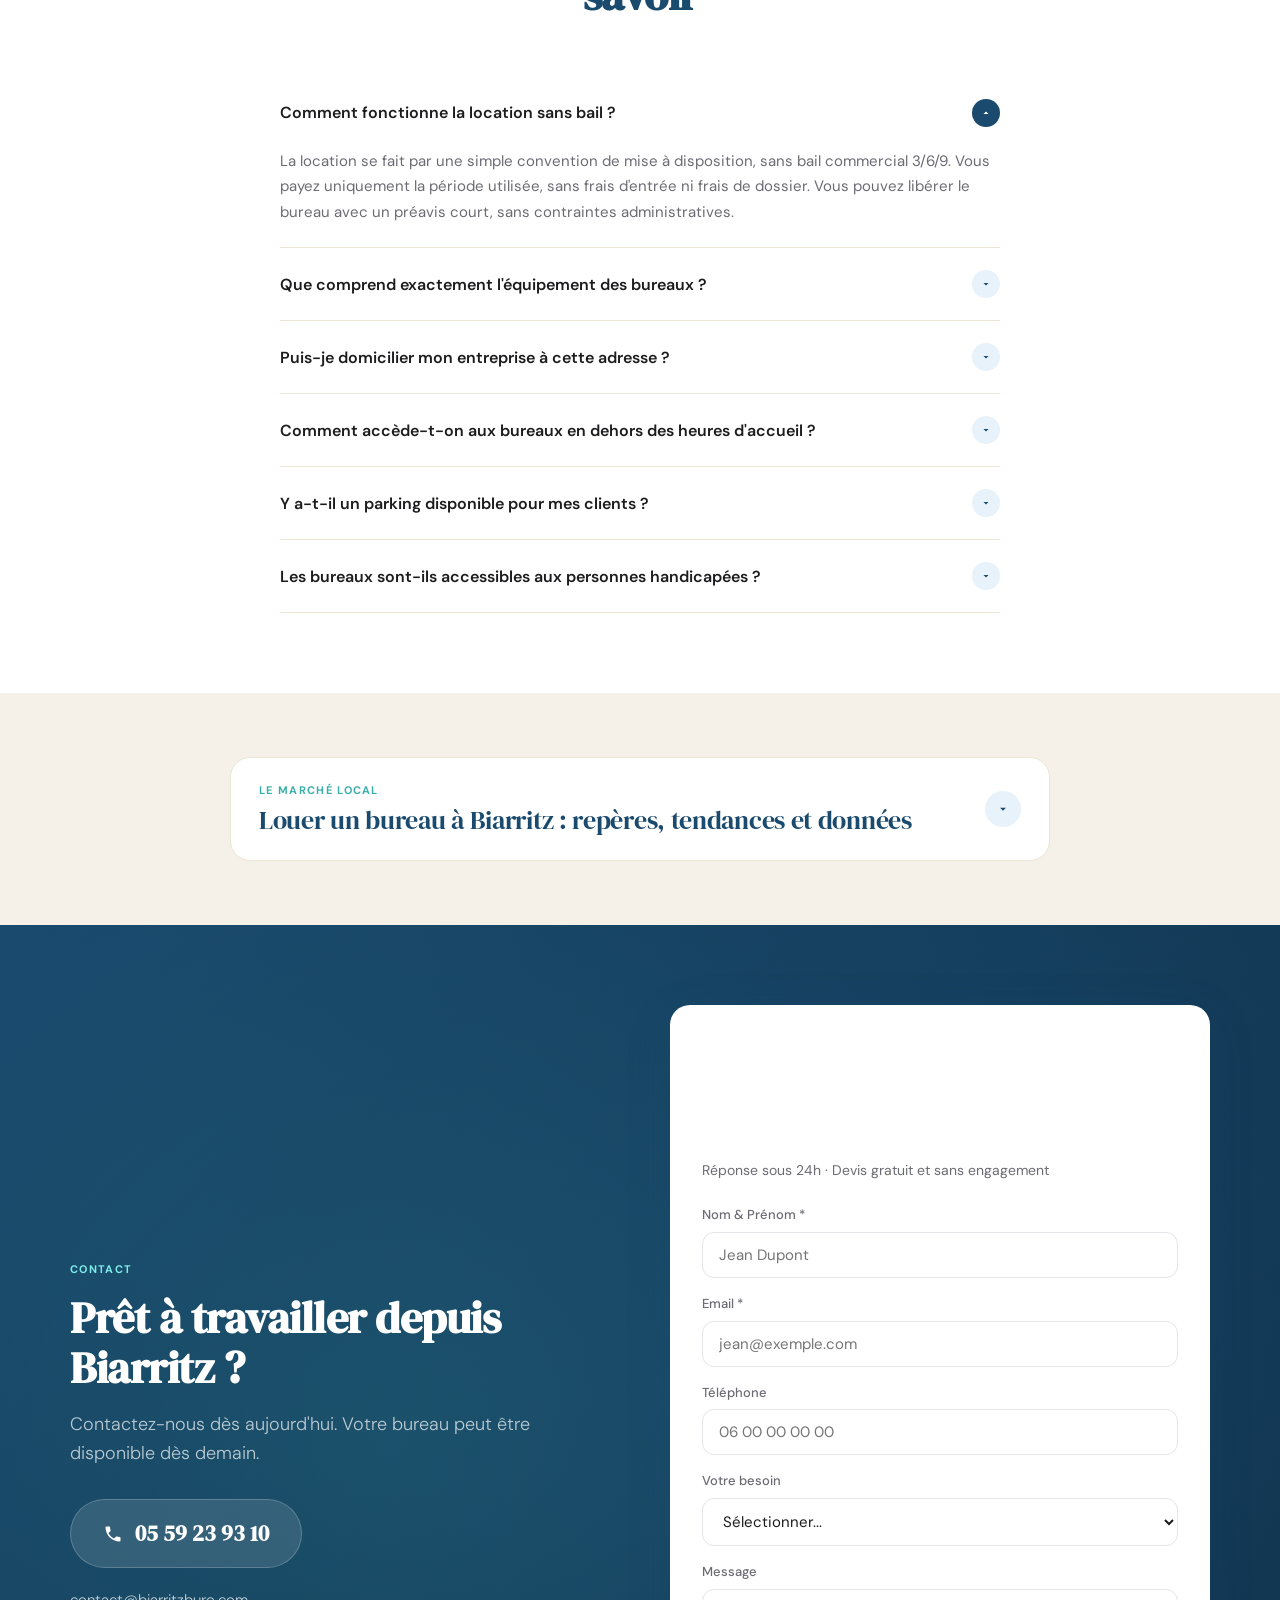
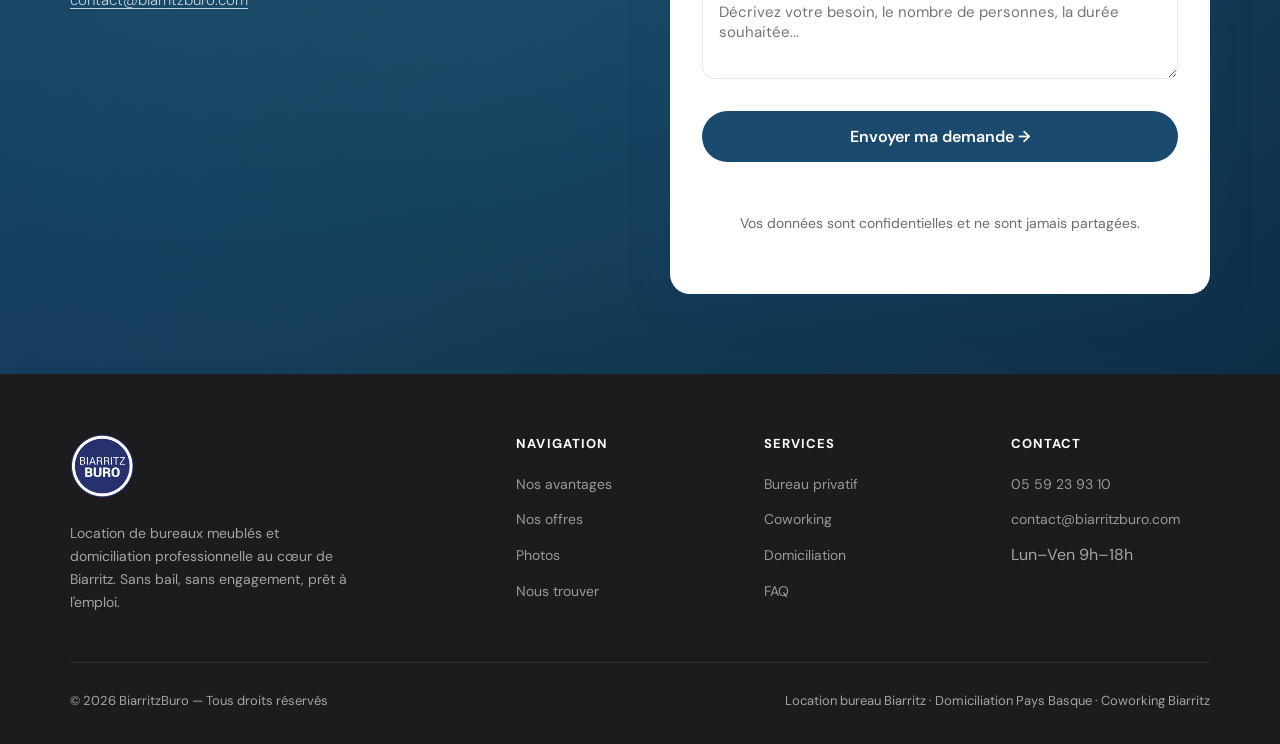
==== commit 1df90993: "Branche le formulaire de contact sur SMTP via PHPMailer - Ajoute send-mail.php : handler PHP qui lit" ====
--- a/index.html
+++ b/index.html
@@ -34,7 +34,7 @@
 <link href="https://fonts.googleapis.com/css2?family=DM+Serif+Display:ital@0;1&family=DM+Sans:wght@300;400;500;600&display=swap" rel="stylesheet">
 
 <!-- CSS -->
-<link rel="stylesheet" href="css/style.css?v=20260423d">
+<link rel="stylesheet" href="css/style.css?v=20260506a">
 
 <!-- Schema.org LocalBusiness -->
 <script type="application/ld+json">
@@ -495,20 +495,20 @@
       </a>
       <p class="cta-mail"><a href="mailto:contact@biarritzburo.com">contact@biarritzburo.com</a></p>
     </div>
-    <div class="hero-form-card">
+    <form class="hero-form-card" id="contact-form" action="send-mail.php" method="post" novalidate>
       <h2>Demande de renseignements</h2>
       <p>Réponse sous 24h · Devis gratuit et sans engagement</p>
       <div class="form-group">
         <label for="nom">Nom &amp; Prénom *</label>
-        <input type="text" id="nom" name="nom" placeholder="Jean Dupont" autocomplete="name">
+        <input type="text" id="nom" name="nom" placeholder="Jean Dupont" autocomplete="name" required maxlength="120">
       </div>
       <div class="form-group">
         <label for="email">Email *</label>
-        <input type="email" id="email" name="email" placeholder="jean@exemple.com" autocomplete="email">
+        <input type="email" id="email" name="email" placeholder="jean@exemple.com" autocomplete="email" required maxlength="200">
       </div>
       <div class="form-group">
         <label for="tel">Téléphone</label>
-        <input type="tel" id="tel" name="tel" placeholder="06 00 00 00 00" autocomplete="tel">
+        <input type="tel" id="tel" name="tel" placeholder="06 00 00 00 00" autocomplete="tel" maxlength="40">
       </div>
       <div class="form-group">
         <label for="besoin">Votre besoin</label>
@@ -522,11 +522,16 @@
       </div>
       <div class="form-group">
         <label for="message">Message</label>
-        <textarea id="message" name="message" placeholder="Décrivez votre besoin, le nombre de personnes, la durée souhaitée..."></textarea>
+        <textarea id="message" name="message" placeholder="Décrivez votre besoin, le nombre de personnes, la durée souhaitée..." maxlength="4000"></textarea>
+      </div>
+      <div class="form-honeypot" aria-hidden="true">
+        <label for="website">Ne pas remplir ce champ</label>
+        <input type="text" id="website" name="website" tabindex="-1" autocomplete="off">
       </div>
       <button type="submit" class="form-submit">Envoyer ma demande →</button>
+      <p class="form-status" id="form-status" role="status" aria-live="polite"></p>
       <p class="form-note">Vos données sont confidentielles et ne sont jamais partagées.</p>
-    </div>
+    </form>
   </div>
 </section>
 
@@ -572,6 +577,6 @@
   </div>
 </footer>
 
-<script src="js/main.js?v=20260423d"></script>
+<script src="js/main.js?v=20260506a"></script>
 </body>
 </html>
--- a/css/style.css
+++ b/css/style.css
@@ -275,6 +275,24 @@
     margin-top: 8px;
 }
 .form-submit:hover { background: var(--ocean-mid); transform: translateY(-1px); }
+.form-submit:disabled { opacity: 0.85; cursor: default; transform: none; }
+.form-honeypot {
+    position: absolute;
+    left: -10000px;
+    top: auto;
+    width: 1px;
+    height: 1px;
+    overflow: hidden;
+}
+.form-status {
+    text-align: center;
+    font-size: 14px;
+    font-weight: 500;
+    margin-top: 12px;
+    min-height: 1em;
+}
+.form-status.is-success { color: var(--wave); }
+.form-status.is-error { color: #c0392b; }
 .form-note {
     text-align: center;
     font-size: 12px;
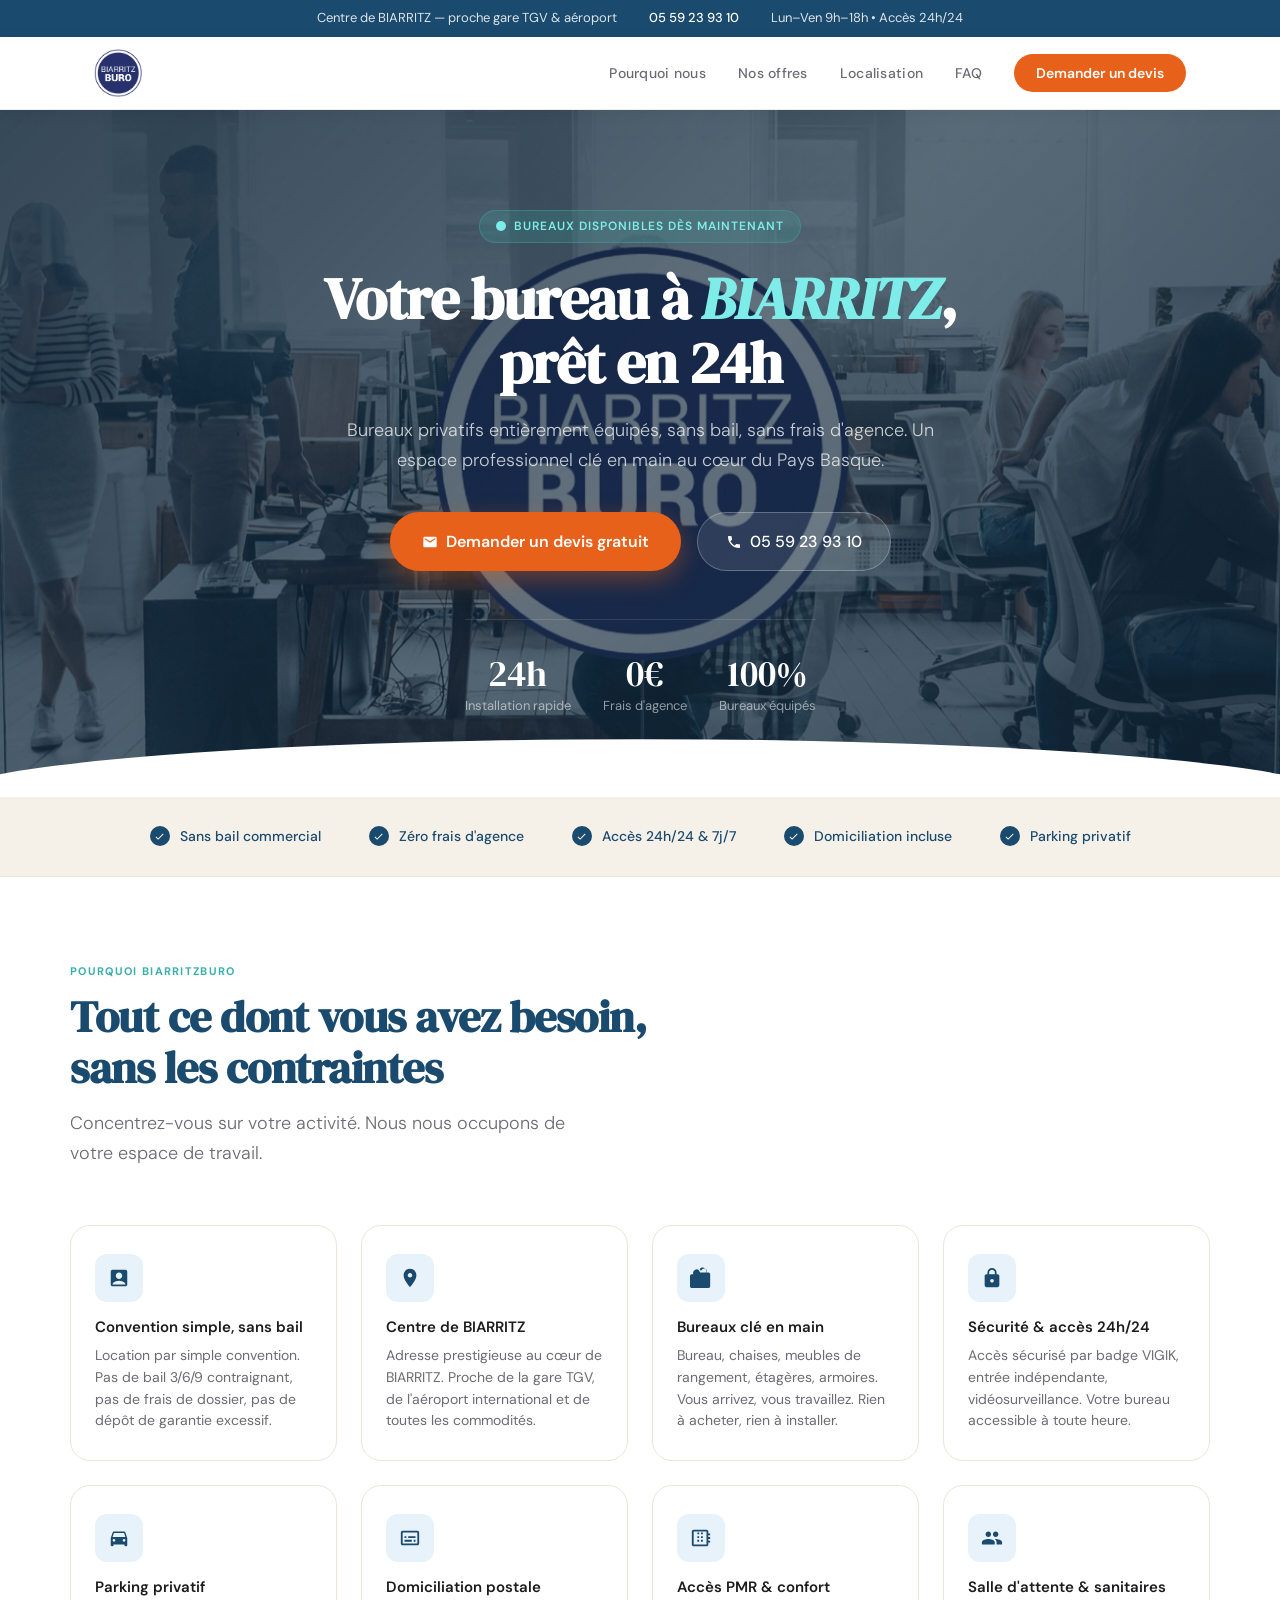
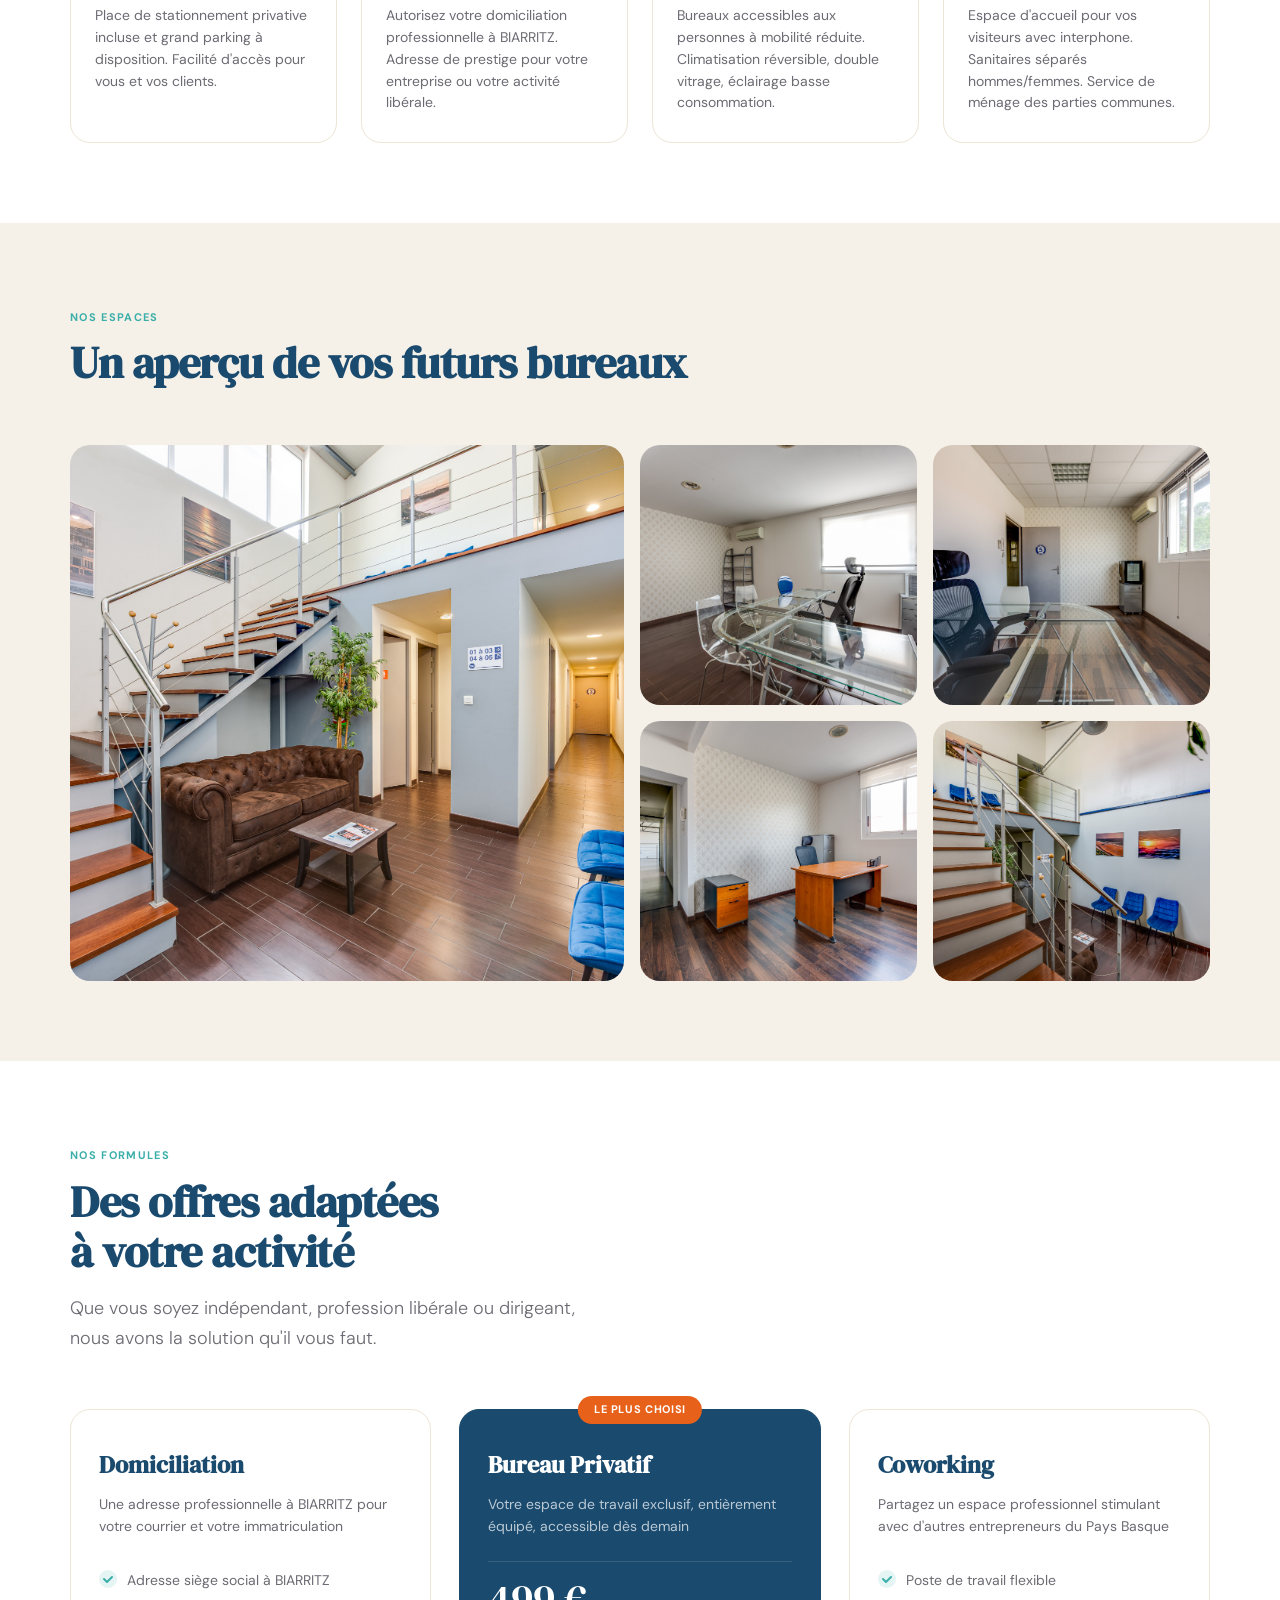
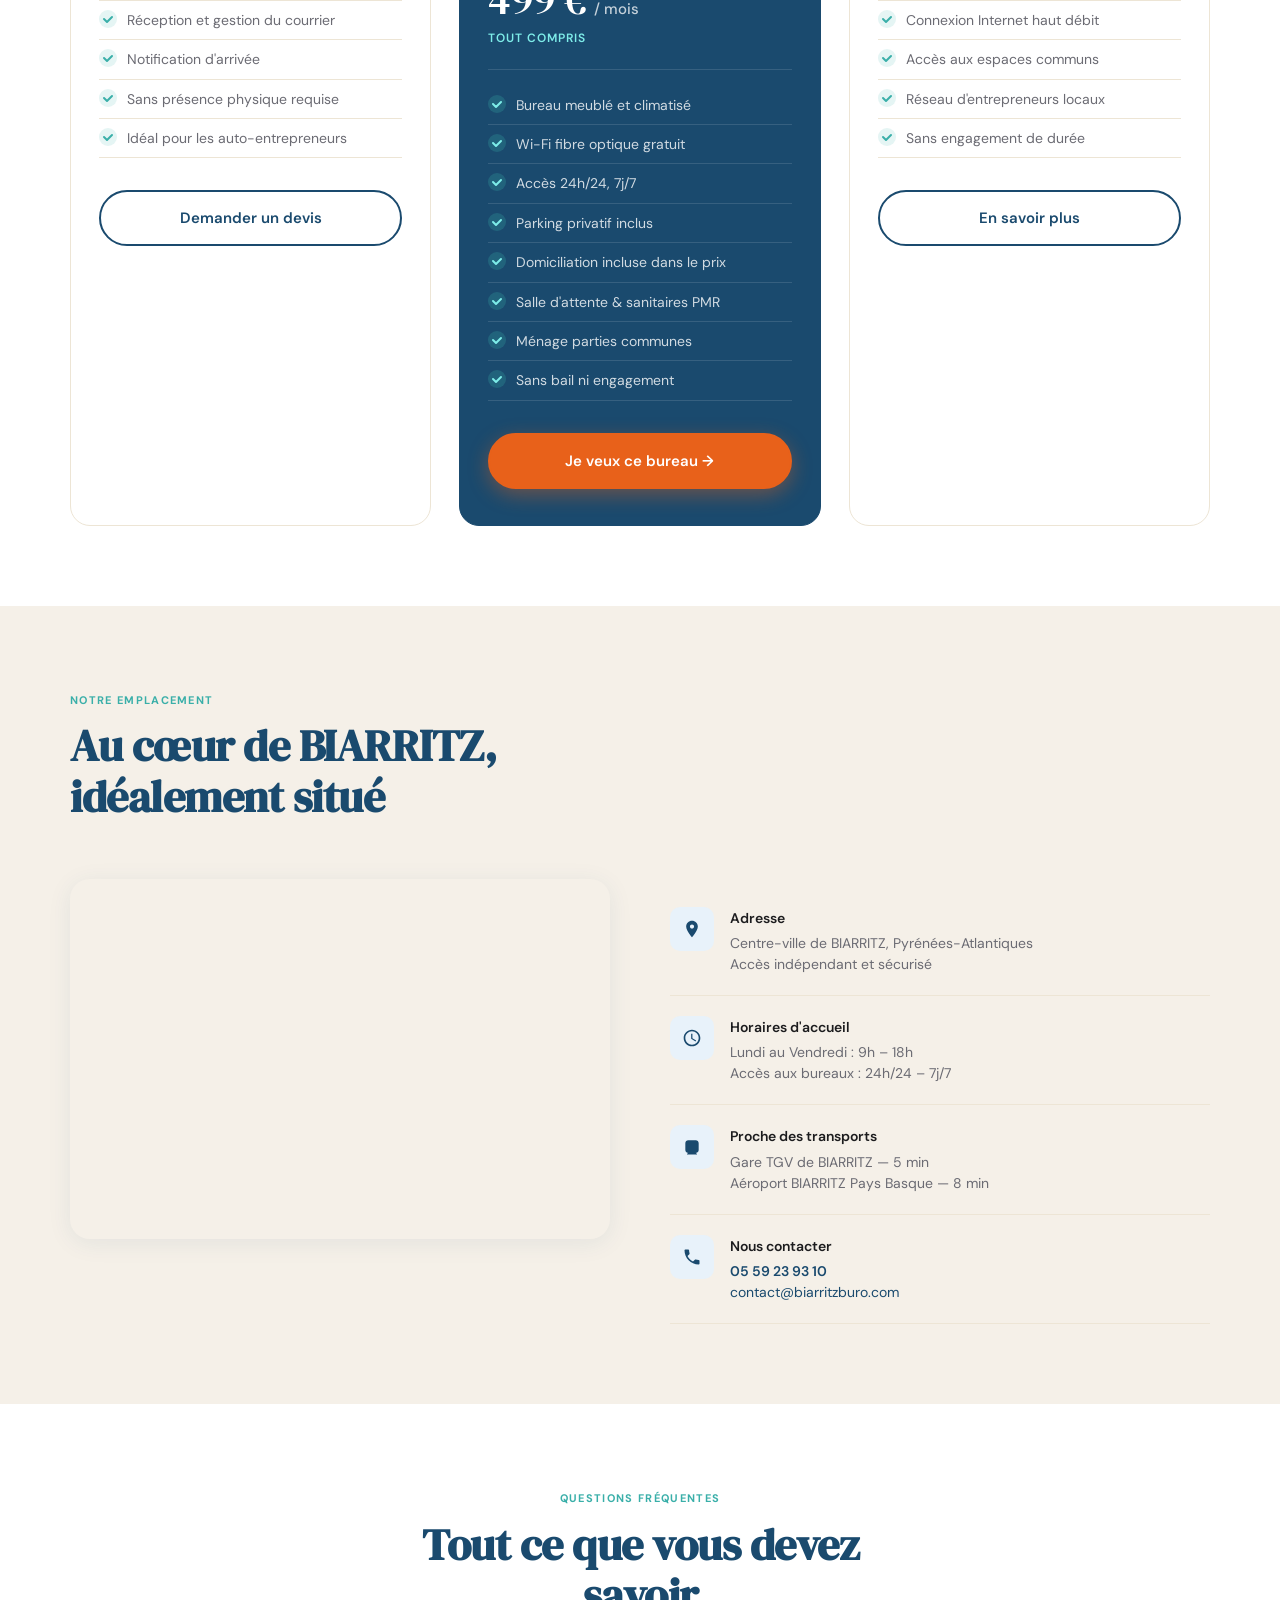
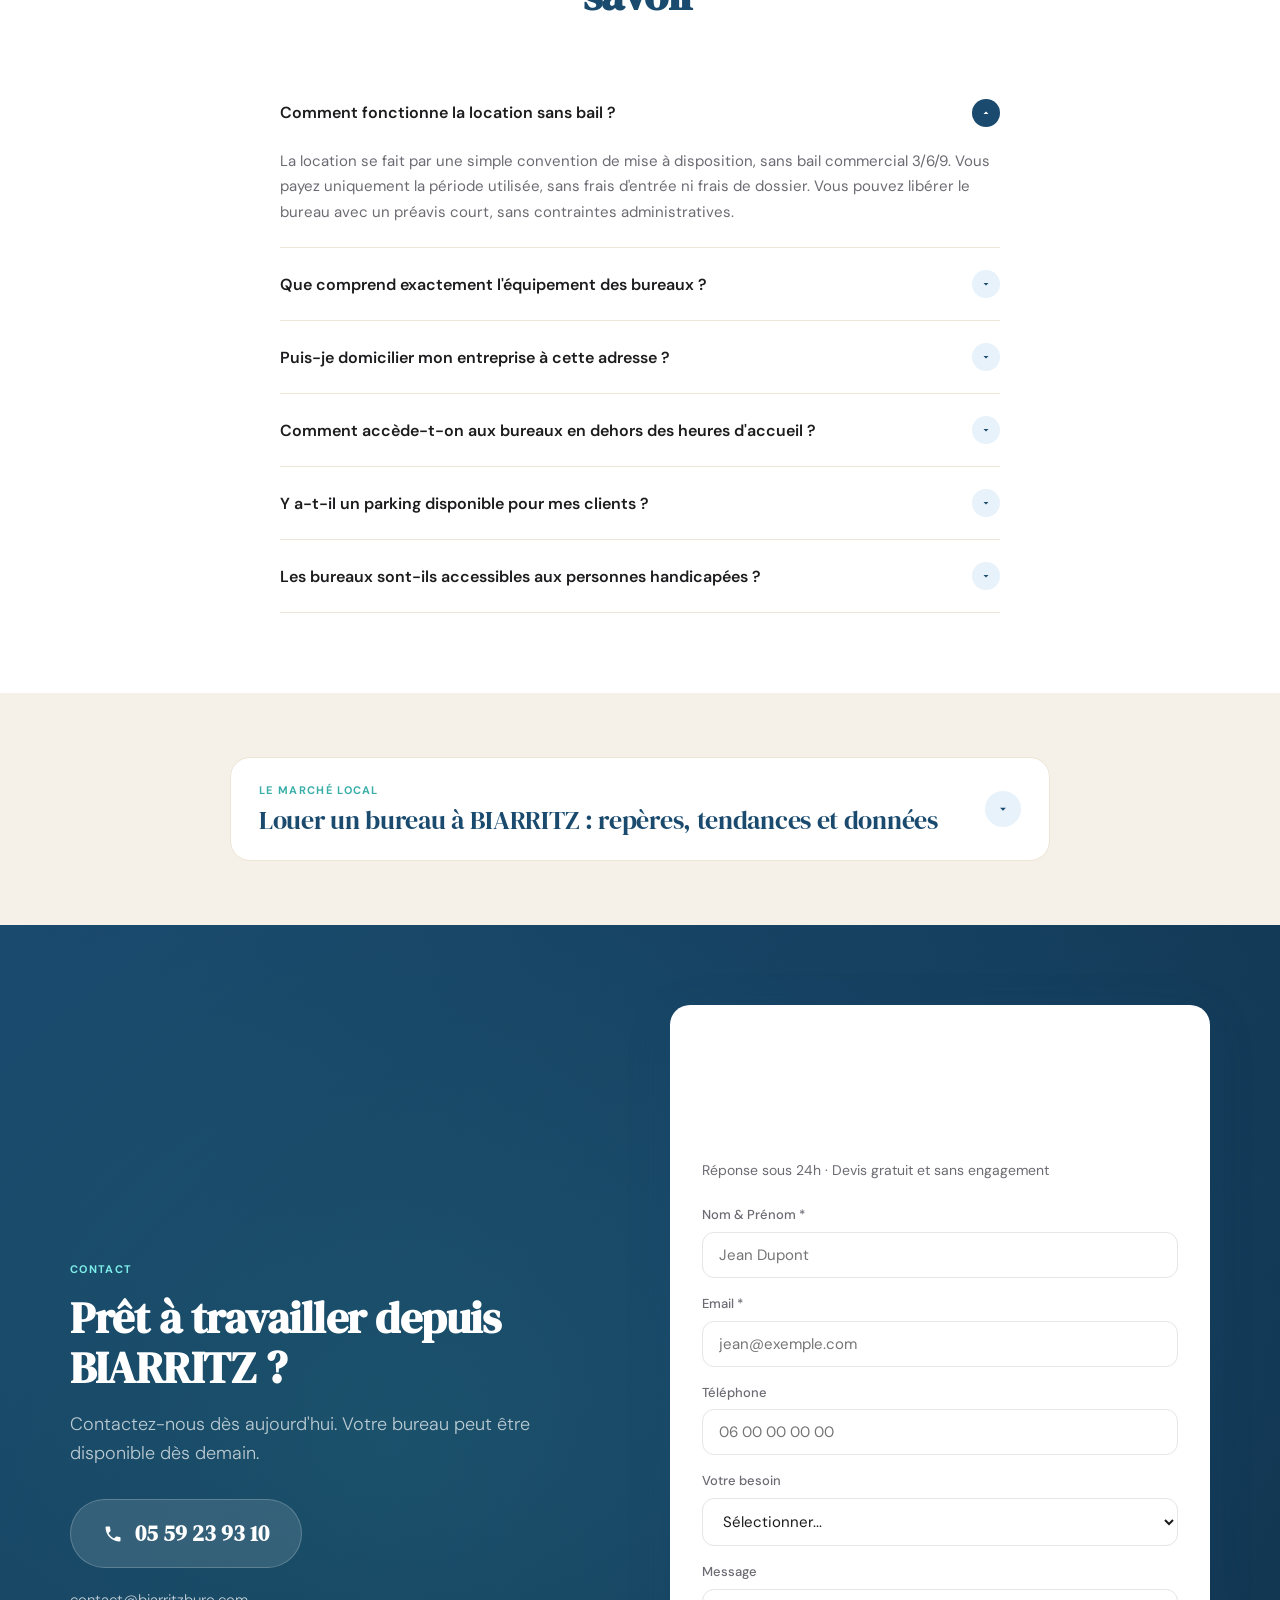
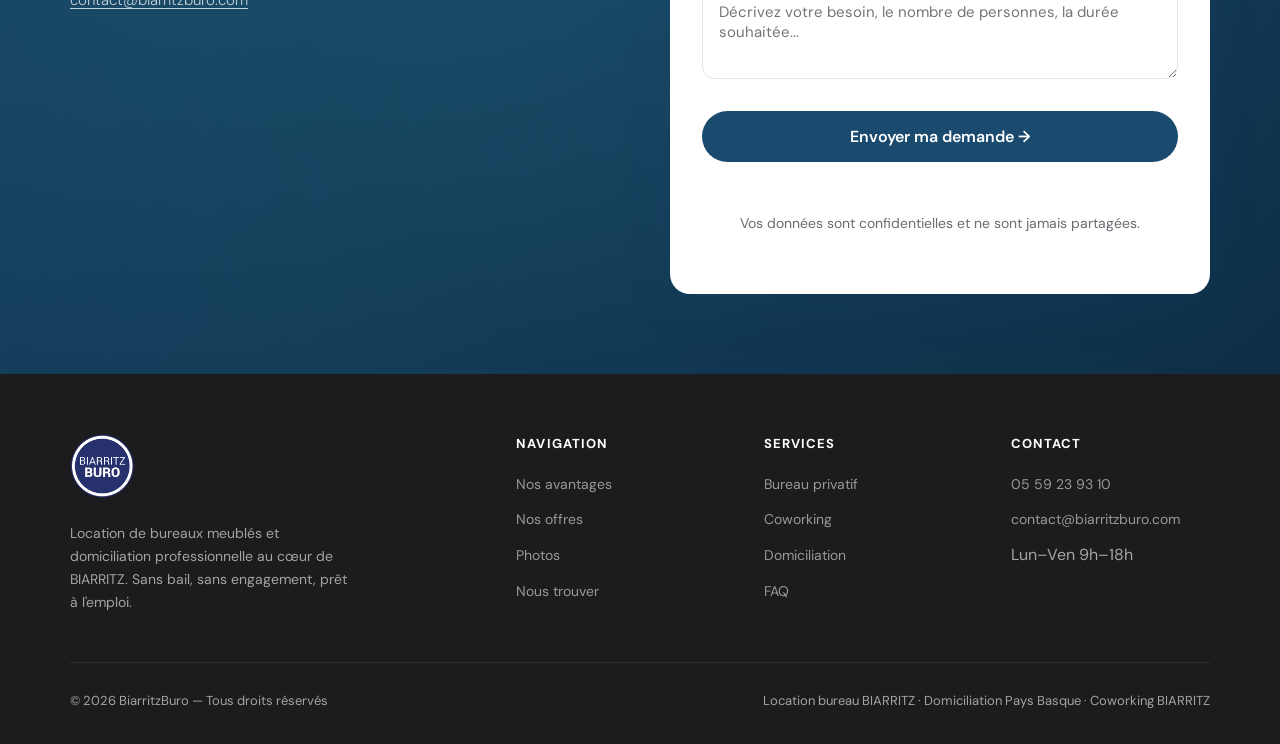
==== commit 07006b8e: "Passe toutes les occurrences de "Biarritz" en majuscules Co-Authored-By: Claude Opus 4.7 (1M context" ====
--- a/index.html
+++ b/index.html
@@ -3,16 +3,16 @@
 <head>
 <meta charset="UTF-8">
 <meta name="viewport" content="width=device-width, initial-scale=1.0">
-<title>Location Bureau Biarritz — Bureaux Meublés & Domiciliation | BiarritzBuro</title>
-<meta name="description" content="Louez un bureau privatif à Biarritz dès aujourd'hui. Bureaux entièrement équipés, sans bail ni engagement, au cœur de Biarritz. Idéal pour indépendants, professions libérales et entreprises. Accès 24h/24.">
-<meta name="keywords" content="location bureau Biarritz, bureau meublé Biarritz, coworking Biarritz, domiciliation Biarritz, bureau sans engagement, louer bureau Pays Basque">
+<title>Location Bureau BIARRITZ — Bureaux Meublés & Domiciliation | BiarritzBuro</title>
+<meta name="description" content="Louez un bureau privatif à BIARRITZ dès aujourd'hui. Bureaux entièrement équipés, sans bail ni engagement, au cœur de BIARRITZ. Idéal pour indépendants, professions libérales et entreprises. Accès 24h/24.">
+<meta name="keywords" content="location bureau BIARRITZ, bureau meublé BIARRITZ, coworking BIARRITZ, domiciliation BIARRITZ, bureau sans engagement, louer bureau Pays Basque">
 <meta name="robots" content="index, follow">
 
 <link rel="canonical" href="https://biarritzburo.com/">
 
 <!-- Open Graph -->
-<meta property="og:title" content="Location Bureau Biarritz — BiarritzBuro">
-<meta property="og:description" content="Bureaux privatifs meublés, sans bail ni frais d'agence. Au centre de Biarritz, proche gare TGV et aéroport.">
+<meta property="og:title" content="Location Bureau BIARRITZ — BiarritzBuro">
+<meta property="og:description" content="Bureaux privatifs meublés, sans bail ni frais d'agence. Au centre de BIARRITZ, proche gare TGV et aéroport.">
 <meta property="og:type" content="website">
 <meta property="og:url" content="https://biarritzburo.com/">
 <meta property="og:locale" content="fr_FR">
@@ -21,8 +21,8 @@
 
 <!-- Twitter -->
 <meta name="twitter:card" content="summary_large_image">
-<meta name="twitter:title" content="Location Bureau Biarritz — BiarritzBuro">
-<meta name="twitter:description" content="Bureaux privatifs meublés, sans bail ni frais d'agence. Au centre de Biarritz.">
+<meta name="twitter:title" content="Location Bureau BIARRITZ — BiarritzBuro">
+<meta name="twitter:description" content="Bureaux privatifs meublés, sans bail ni frais d'agence. Au centre de BIARRITZ.">
 <meta name="twitter:image" content="https://biarritzburo.com/assets/hero-biarritz.jpg">
 
 <!-- Favicon -->
@@ -42,13 +42,13 @@
   "@context": "https://schema.org",
   "@type": "LocalBusiness",
   "name": "BiarritzBuro",
-  "description": "Location de bureaux meublés et domiciliation à Biarritz, sans bail ni engagement.",
+  "description": "Location de bureaux meublés et domiciliation à BIARRITZ, sans bail ni engagement.",
   "telephone": "+33559239310",
   "email": "contact@biarritzburo.com",
   "url": "https://biarritzburo.com",
   "address": {
     "@type": "PostalAddress",
-    "addressLocality": "Biarritz",
+    "addressLocality": "BIARRITZ",
     "addressRegion": "Pyrénées-Atlantiques",
     "addressCountry": "FR"
   },
@@ -68,7 +68,7 @@
 <!-- Topbar -->
 <div class="topbar">
   <div class="topbar-inner">
-    <span>Centre de Biarritz — proche gare TGV &amp; aéroport</span>
+    <span>Centre de BIARRITZ — proche gare TGV &amp; aéroport</span>
     <a href="tel:0559239310">05 59 23 93 10</a>
     <span>Lun–Ven 9h–18h • Accès 24h/24</span>
   </div>
@@ -78,7 +78,7 @@
 <nav>
   <div class="nav-inner">
     <a href="/" class="logo">
-      <img src="assets/logo-biarritzburo.png" alt="BiarritzBuro — Location bureau Biarritz">
+      <img src="assets/logo-biarritzburo.png" alt="BiarritzBuro — Location bureau BIARRITZ">
     </a>
     <ul class="nav-links">
       <li><a href="#avantages">Pourquoi nous</a></li>
@@ -98,7 +98,7 @@
         <svg width="10" height="10" viewBox="0 0 10 10" fill="currentColor"><circle cx="5" cy="5" r="5"/></svg>
         Bureaux disponibles dès maintenant
       </div>
-      <h1>Votre bureau à <em>Biarritz</em>,<br>prêt en 24h</h1>
+      <h1>Votre bureau à <em>BIARRITZ</em>,<br>prêt en 24h</h1>
       <p class="hero-subtitle">Bureaux privatifs entièrement équipés, sans bail, sans frais d'agence. Un espace professionnel clé en main au cœur du Pays Basque.</p>
       <div class="hero-actions">
         <a href="#contact" class="btn-primary">
@@ -175,8 +175,8 @@
         <div class="avantage-icon">
           <svg viewBox="0 0 24 24"><path d="M12 2C8.13 2 5 5.13 5 9c0 5.25 7 13 7 13s7-7.75 7-13c0-3.87-3.13-7-7-7zm0 9.5c-1.38 0-2.5-1.12-2.5-2.5s1.12-2.5 2.5-2.5 2.5 1.12 2.5 2.5-1.12 2.5-2.5 2.5z"/></svg>
         </div>
-        <h3>Centre de Biarritz</h3>
-        <p>Adresse prestigieuse au cœur de Biarritz. Proche de la gare TGV, de l'aéroport international et de toutes les commodités.</p>
+        <h3>Centre de BIARRITZ</h3>
+        <p>Adresse prestigieuse au cœur de BIARRITZ. Proche de la gare TGV, de l'aéroport international et de toutes les commodités.</p>
       </div>
       <div class="avantage-card">
         <div class="avantage-icon">
@@ -204,7 +204,7 @@
           <svg viewBox="0 0 24 24"><path d="M20 4H4c-1.1 0-2 .9-2 2v12c0 1.1.9 2 2 2h16c1.1 0 2-.9 2-2V6c0-1.1-.9-2-2-2zm0 14H4V6h16v12zM6 10h2v2H6v-2zm0 4h8v2H6v-2zm10 0h2v2h-2v-2zm-6-4h8v2h-8v-2z"/></svg>
         </div>
         <h3>Domiciliation postale</h3>
-        <p>Autorisez votre domiciliation professionnelle à Biarritz. Adresse de prestige pour votre entreprise ou votre activité libérale.</p>
+        <p>Autorisez votre domiciliation professionnelle à BIARRITZ. Adresse de prestige pour votre entreprise ou votre activité libérale.</p>
       </div>
       <div class="avantage-card">
         <div class="avantage-icon">
@@ -236,13 +236,13 @@
         <img class="galerie-img" src="assets/bureau-biarritz-hall-entree.jpg" alt="Hall d'accueil BiarritzBuro — entrée et espace d'attente avec escalier" loading="lazy">
       </div>
       <div class="galerie-item">
-        <img class="galerie-img" src="assets/bureau-biarritz-design-moderne.jpg" alt="Bureau privatif design à Biarritz — table en verre et chaises modernes" loading="lazy">
+        <img class="galerie-img" src="assets/bureau-biarritz-design-moderne.jpg" alt="Bureau privatif design à BIARRITZ — table en verre et chaises modernes" loading="lazy">
       </div>
       <div class="galerie-item">
-        <img class="galerie-img" src="assets/bureau-biarritz-prive-meuble.jpg" alt="Bureau privé meublé à louer à Biarritz — fauteuil ergonomique et climatisation" loading="lazy">
+        <img class="galerie-img" src="assets/bureau-biarritz-prive-meuble.jpg" alt="Bureau privé meublé à louer à BIARRITZ — fauteuil ergonomique et climatisation" loading="lazy">
       </div>
       <div class="galerie-item">
-        <img class="galerie-img" src="assets/bureau-biarritz-classique.jpg" alt="Bureau professionnel équipé à Biarritz — bureau bois et caisson de rangement" loading="lazy">
+        <img class="galerie-img" src="assets/bureau-biarritz-classique.jpg" alt="Bureau professionnel équipé à BIARRITZ — bureau bois et caisson de rangement" loading="lazy">
       </div>
       <div class="galerie-item">
         <img class="galerie-img" src="assets/bureau-biarritz-salle-attente.jpg" alt="Salle d'attente BiarritzBuro — espace d'accueil pour vos visiteurs" loading="lazy">
@@ -262,9 +262,9 @@
     <div class="offres-grid">
       <div class="offre-card">
         <h3>Domiciliation</h3>
-        <p>Une adresse professionnelle à Biarritz pour votre courrier et votre immatriculation</p>
+        <p>Une adresse professionnelle à BIARRITZ pour votre courrier et votre immatriculation</p>
         <ul class="offre-features">
-          <li>Adresse siège social à Biarritz</li>
+          <li>Adresse siège social à BIARRITZ</li>
           <li>Réception et gestion du courrier</li>
           <li>Notification d'arrivée</li>
           <li>Sans présence physique requise</li>
@@ -314,7 +314,7 @@
   <div class="container">
     <div class="section-header">
       <span class="section-label">Notre emplacement</span>
-      <h2 class="section-title">Au cœur de Biarritz,<br>idéalement situé</h2>
+      <h2 class="section-title">Au cœur de BIARRITZ,<br>idéalement situé</h2>
     </div>
     <div class="localisation-grid">
       <div class="map-embed">
@@ -322,7 +322,7 @@
           src="https://www.google.com/maps/embed?pb=!1m18!1m12!1m3!1d2922.5!2d-1.5586!3d43.4832!2m3!1f0!2f0!3f0!3m2!1i1024!2i768!4f13.1!3m3!1m2!1s0xd51154790682891%3A0x8f63d71aae917b37!2sBiarritz+Buro!5e0!3m2!1sfr!2sfr!4v1"
           allowfullscreen=""
           loading="lazy"
-          title="Localisation BiarritzBuro — Centre de Biarritz"
+          title="Localisation BiarritzBuro — Centre de BIARRITZ"
           referrerpolicy="no-referrer-when-downgrade">
         </iframe>
       </div>
@@ -333,7 +333,7 @@
           </div>
           <div>
             <h4>Adresse</h4>
-            <p>Centre-ville de Biarritz, Pyrénées-Atlantiques<br>Accès indépendant et sécurisé</p>
+            <p>Centre-ville de BIARRITZ, Pyrénées-Atlantiques<br>Accès indépendant et sécurisé</p>
           </div>
         </div>
         <div class="loc-item">
@@ -351,7 +351,7 @@
           </div>
           <div>
             <h4>Proche des transports</h4>
-            <p>Gare TGV de Biarritz — 5 min<br>Aéroport Biarritz Pays Basque — 8 min</p>
+            <p>Gare TGV de BIARRITZ — 5 min<br>Aéroport BIARRITZ Pays Basque — 8 min</p>
           </div>
         </div>
         <div class="loc-item">
@@ -444,37 +444,37 @@
       <summary class="guide-summary">
         <span class="guide-summary-text">
           <span class="guide-summary-kicker">Le marché local</span>
-          <span id="guide-title" class="guide-summary-title">Louer un bureau à Biarritz : repères, tendances et données</span>
+          <span id="guide-title" class="guide-summary-title">Louer un bureau à BIARRITZ : repères, tendances et données</span>
         </span>
         <span class="guide-summary-arrow" aria-hidden="true">
           <svg viewBox="0 0 24 24"><path d="M7 10l5 5 5-5z"/></svg>
         </span>
       </summary>
       <div class="guide-body">
-        <h3>Biarritz, pôle d'activité structurant sur la côte basque</h3>
-        <p>Longtemps perçue comme une destination exclusivement balnéaire, Biarritz s'est affirmée ces dernières années comme un véritable pôle économique du Pays Basque. Avec environ 25 000 habitants intra-muros et un bassin de vie de près de 320 000 personnes à l'échelle de la Communauté d'Agglomération Pays Basque, la ville concentre une économie nettement plus diversifiée que son image de carte postale ne le laisse penser. Industries du surf et du lifestyle, numérique, santé et thalassothérapie, services aux entreprises, banque privée, professions libérales et cabinets de conseil y cohabitent et y recrutent. Cette diversification alimente une demande soutenue pour des espaces de travail professionnels, flexibles et bien situés.</p>
+        <h3>BIARRITZ, pôle d'activité structurant sur la côte basque</h3>
+        <p>Longtemps perçue comme une destination exclusivement balnéaire, BIARRITZ s'est affirmée ces dernières années comme un véritable pôle économique du Pays Basque. Avec environ 25 000 habitants intra-muros et un bassin de vie de près de 320 000 personnes à l'échelle de la Communauté d'Agglomération Pays Basque, la ville concentre une économie nettement plus diversifiée que son image de carte postale ne le laisse penser. Industries du surf et du lifestyle, numérique, santé et thalassothérapie, services aux entreprises, banque privée, professions libérales et cabinets de conseil y cohabitent et y recrutent. Cette diversification alimente une demande soutenue pour des espaces de travail professionnels, flexibles et bien situés.</p>
 
         <h3>Une accessibilité rare pour une ville de cette taille</h3>
-        <p>L'un des atouts majeurs de Biarritz en matière d'implantation professionnelle tient à sa desserte. La gare de Biarritz-La-Négresse est traversée chaque jour par plusieurs TGV directs reliant Paris-Montparnasse en un peu plus de quatre heures, ce qui place la ville à distance de réunion de la capitale comme de Bordeaux (environ deux heures). L'aéroport de Biarritz-Pays-Basque (code BIQ), à moins de dix minutes du centre, propose des liaisons régulières vers Paris, Lyon, Nice, Genève ou Londres. Cette double desserte, inhabituelle pour une commune de 25 000 habitants, explique l'intérêt croissant des dirigeants parisiens et bordelais pour une antenne ou un siège secondaire sur la côte basque.</p>
+        <p>L'un des atouts majeurs de BIARRITZ en matière d'implantation professionnelle tient à sa desserte. La gare de BIARRITZ-La-Négresse est traversée chaque jour par plusieurs TGV directs reliant Paris-Montparnasse en un peu plus de quatre heures, ce qui place la ville à distance de réunion de la capitale comme de Bordeaux (environ deux heures). L'aéroport de BIARRITZ-Pays-Basque (code BIQ), à moins de dix minutes du centre, propose des liaisons régulières vers Paris, Lyon, Nice, Genève ou Londres. Cette double desserte, inhabituelle pour une commune de 25 000 habitants, explique l'intérêt croissant des dirigeants parisiens et bordelais pour une antenne ou un siège secondaire sur la côte basque.</p>
 
         <h3>Un marché de bureaux contraint, en tension durable</h3>
-        <p>Le marché immobilier tertiaire de Biarritz se caractérise par une offre foncière structurellement limitée. La géographie de la commune — enserrée entre l'océan, Anglet et Bidart — et la forte pression résidentielle laissent peu de place au développement de grands programmes de bureaux neufs. Résultat : le taux de vacance reste faible, les locaux de qualité trouvent rapidement preneur et les prix se situent sensiblement au-dessus de la moyenne régionale. À titre d'ordre de grandeur, les loyers de bureaux classiques en centre-ville de Biarritz se situent généralement dans une fourchette d'environ 180 à 280 €/m²/an, avec des pics au-delà pour les adresses prestigieuses en front de mer. En comparaison, Bayonne et Anglet affichent des niveaux plus mesurés, Bordeaux se positionne dans une dynamique proche, et Paris intra-muros reste plusieurs fois plus cher, à des niveaux qui dépassent fréquemment 500 €/m²/an dans les quartiers tertiaires établis.</p>
+        <p>Le marché immobilier tertiaire de BIARRITZ se caractérise par une offre foncière structurellement limitée. La géographie de la commune — enserrée entre l'océan, Anglet et Bidart — et la forte pression résidentielle laissent peu de place au développement de grands programmes de bureaux neufs. Résultat : le taux de vacance reste faible, les locaux de qualité trouvent rapidement preneur et les prix se situent sensiblement au-dessus de la moyenne régionale. À titre d'ordre de grandeur, les loyers de bureaux classiques en centre-ville de BIARRITZ se situent généralement dans une fourchette d'environ 180 à 280 €/m²/an, avec des pics au-delà pour les adresses prestigieuses en front de mer. En comparaison, Bayonne et Anglet affichent des niveaux plus mesurés, Bordeaux se positionne dans une dynamique proche, et Paris intra-muros reste plusieurs fois plus cher, à des niveaux qui dépassent fréquemment 500 €/m²/an dans les quartiers tertiaires établis.</p>
 
         <h3>Bail commercial 3/6/9 ou bureau meublé : deux logiques très différentes</h3>
-        <p>Louer un bureau à Biarritz via un bail commercial 3/6/9 implique un engagement long, des frais d'agence souvent équivalents à un mois de loyer, un dépôt de garantie conséquent, la prise en charge des charges et de la taxe foncière, ainsi qu'un aménagement complet à la charge du preneur : mobilier, climatisation, fibre, téléphonie, fournitures. Pour une profession libérale, un indépendant, un auto-entrepreneur ou une petite structure, ce format est souvent surdimensionné, en coût comme en rigidité.</p>
-        <p>À l'inverse, le bureau meublé et équipé loué au mois par convention de mise à disposition répond à une logique radicalement différente : tout est inclus — mobilier, connexion Wi-Fi fibre optique, climatisation, ménage des parties communes, parking privatif, domiciliation postale — et l'engagement se limite à un préavis court. Pour un bureau privatif de ce type à Biarritz, les tarifs tout compris démarrent généralement autour de 400 à 500 € par mois et s'échelonnent selon la surface et les prestations. Ce modèle, longtemps cantonné aux grandes métropoles, s'est largement diffusé dans les villes moyennes dynamiques comme Biarritz depuis la généralisation du travail hybride.</p>
-
-        <h3>Qui loue un bureau meublé à Biarritz ?</h3>
-        <p>Les profils qui choisissent la location d'un bureau équipé à Biarritz sont variés. On y trouve beaucoup de <strong>professions libérales</strong> — consultants, avocats, experts-comptables, architectes, coachs, ingénieurs indépendants, psychologues — pour lesquels une adresse identifiable et un cadre de travail séparé du domicile participent directement à la crédibilité professionnelle. Viennent ensuite les <strong>auto-entrepreneurs et freelances du numérique</strong>, nombreux sur la côte basque depuis la démocratisation du télétravail, qui ont besoin d'un espace calme, connecté et accessible à toute heure. On y croise également des <strong>dirigeants de PME</strong> qui ouvrent une antenne commerciale locale, des <strong>cadres en télétravail hybride</strong> cherchant à séparer sphère privée et professionnelle, et des <strong>porteurs de projets en phase de lancement</strong> qui souhaitent domicilier leur société à une adresse solide sans engager de frais fixes élevés.</p>
-
-        <h3>Domiciliation d'entreprise à Biarritz : ce que prévoit la réglementation</h3>
-        <p>La domiciliation commerciale à Biarritz est soumise aux mêmes règles que partout en France. Une entreprise peut domicilier son siège social chez un domiciliataire agréé par la préfecture, au sein d'une société de domiciliation déclarée, ou dans un centre d'affaires disposant des autorisations nécessaires. Le contrat de domiciliation doit être écrit, d'une durée minimale de trois mois renouvelable tacitement, et l'adresse doit correspondre à un local physique où l'entreprise est réellement joignable par courrier. Domicilier son activité à Biarritz présente un intérêt concret : l'adresse figure sur les documents commerciaux, sur le Kbis, sur Infogreffe et sur tous les supports officiels, et véhicule immédiatement une image de sérieux et d'attractivité. Selon les formules, les prestations de domiciliation seule se situent généralement entre 30 et 80 € HT par mois pour une simple réception de courrier, et au-delà lorsque s'y ajoutent des services complémentaires (réexpédition, scan, accueil téléphonique, mise à disposition d'une salle de réunion).</p>
+        <p>Louer un bureau à BIARRITZ via un bail commercial 3/6/9 implique un engagement long, des frais d'agence souvent équivalents à un mois de loyer, un dépôt de garantie conséquent, la prise en charge des charges et de la taxe foncière, ainsi qu'un aménagement complet à la charge du preneur : mobilier, climatisation, fibre, téléphonie, fournitures. Pour une profession libérale, un indépendant, un auto-entrepreneur ou une petite structure, ce format est souvent surdimensionné, en coût comme en rigidité.</p>
+        <p>À l'inverse, le bureau meublé et équipé loué au mois par convention de mise à disposition répond à une logique radicalement différente : tout est inclus — mobilier, connexion Wi-Fi fibre optique, climatisation, ménage des parties communes, parking privatif, domiciliation postale — et l'engagement se limite à un préavis court. Pour un bureau privatif de ce type à BIARRITZ, les tarifs tout compris démarrent généralement autour de 400 à 500 € par mois et s'échelonnent selon la surface et les prestations. Ce modèle, longtemps cantonné aux grandes métropoles, s'est largement diffusé dans les villes moyennes dynamiques comme BIARRITZ depuis la généralisation du travail hybride.</p>
+
+        <h3>Qui loue un bureau meublé à BIARRITZ ?</h3>
+        <p>Les profils qui choisissent la location d'un bureau équipé à BIARRITZ sont variés. On y trouve beaucoup de <strong>professions libérales</strong> — consultants, avocats, experts-comptables, architectes, coachs, ingénieurs indépendants, psychologues — pour lesquels une adresse identifiable et un cadre de travail séparé du domicile participent directement à la crédibilité professionnelle. Viennent ensuite les <strong>auto-entrepreneurs et freelances du numérique</strong>, nombreux sur la côte basque depuis la démocratisation du télétravail, qui ont besoin d'un espace calme, connecté et accessible à toute heure. On y croise également des <strong>dirigeants de PME</strong> qui ouvrent une antenne commerciale locale, des <strong>cadres en télétravail hybride</strong> cherchant à séparer sphère privée et professionnelle, et des <strong>porteurs de projets en phase de lancement</strong> qui souhaitent domicilier leur société à une adresse solide sans engager de frais fixes élevés.</p>
+
+        <h3>Domiciliation d'entreprise à BIARRITZ : ce que prévoit la réglementation</h3>
+        <p>La domiciliation commerciale à BIARRITZ est soumise aux mêmes règles que partout en France. Une entreprise peut domicilier son siège social chez un domiciliataire agréé par la préfecture, au sein d'une société de domiciliation déclarée, ou dans un centre d'affaires disposant des autorisations nécessaires. Le contrat de domiciliation doit être écrit, d'une durée minimale de trois mois renouvelable tacitement, et l'adresse doit correspondre à un local physique où l'entreprise est réellement joignable par courrier. Domicilier son activité à BIARRITZ présente un intérêt concret : l'adresse figure sur les documents commerciaux, sur le Kbis, sur Infogreffe et sur tous les supports officiels, et véhicule immédiatement une image de sérieux et d'attractivité. Selon les formules, les prestations de domiciliation seule se situent généralement entre 30 et 80 € HT par mois pour une simple réception de courrier, et au-delà lorsque s'y ajoutent des services complémentaires (réexpédition, scan, accueil téléphonique, mise à disposition d'une salle de réunion).</p>
 
         <h3>Stationnement, mobilités, qualité d'accueil</h3>
-        <p>Le stationnement est l'un des sujets les plus sensibles pour les professionnels implantés en centre de Biarritz. La rotation y est stricte, les zones payantes sont étendues, et les clients d'un cabinet ou d'une étude renoncent parfois à se déplacer faute de place. Disposer d'une place de parking privative dédiée à son bureau n'est donc pas un simple confort : c'est un véritable avantage commercial, particulièrement apprécié par les professions qui reçoivent de la clientèle — avocats, notaires, experts-comptables, consultants, coachs, thérapeutes. À cela s'ajoute la qualité d'accueil (salle d'attente, sanitaires conformes, accessibilité aux personnes à mobilité réduite) qui conditionne la perception de sérieux d'un cabinet par ses visiteurs.</p>
-
-        <h3>Biarritz, point d'ancrage sur le corridor Bordeaux–San Sebastián</h3>
-        <p>Enfin, Biarritz occupe une position géographique stratégique sur le corridor atlantique Bordeaux–Bayonne–San Sebastián. La proximité immédiate avec le Pays Basque espagnol, à moins de trente minutes en voiture, en fait un emplacement pertinent pour les structures qui développent une activité transfrontalière : import-export, conseil, accompagnement d'entreprises espagnoles en France ou inversement, tourisme d'affaires. Dans un Pays Basque en croissance démographique et économique continue, disposer d'un bureau professionnel à Biarritz — accessible, clairement identifié, entièrement équipé et sans contraintes administratives lourdes — reste l'un des moyens les plus efficaces d'y ancrer durablement son activité, à un coût maîtrisé et avec une flexibilité que le bail commercial classique ne permet pas.</p>
+        <p>Le stationnement est l'un des sujets les plus sensibles pour les professionnels implantés en centre de BIARRITZ. La rotation y est stricte, les zones payantes sont étendues, et les clients d'un cabinet ou d'une étude renoncent parfois à se déplacer faute de place. Disposer d'une place de parking privative dédiée à son bureau n'est donc pas un simple confort : c'est un véritable avantage commercial, particulièrement apprécié par les professions qui reçoivent de la clientèle — avocats, notaires, experts-comptables, consultants, coachs, thérapeutes. À cela s'ajoute la qualité d'accueil (salle d'attente, sanitaires conformes, accessibilité aux personnes à mobilité réduite) qui conditionne la perception de sérieux d'un cabinet par ses visiteurs.</p>
+
+        <h3>BIARRITZ, point d'ancrage sur le corridor Bordeaux–San Sebastián</h3>
+        <p>Enfin, BIARRITZ occupe une position géographique stratégique sur le corridor atlantique Bordeaux–Bayonne–San Sebastián. La proximité immédiate avec le Pays Basque espagnol, à moins de trente minutes en voiture, en fait un emplacement pertinent pour les structures qui développent une activité transfrontalière : import-export, conseil, accompagnement d'entreprises espagnoles en France ou inversement, tourisme d'affaires. Dans un Pays Basque en croissance démographique et économique continue, disposer d'un bureau professionnel à BIARRITZ — accessible, clairement identifié, entièrement équipé et sans contraintes administratives lourdes — reste l'un des moyens les plus efficaces d'y ancrer durablement son activité, à un coût maîtrisé et avec une flexibilité que le bail commercial classique ne permet pas.</p>
       </div>
     </details>
   </div>
@@ -485,7 +485,7 @@
   <div class="container cta-grid">
     <div class="cta-text">
       <span class="section-label cta-label">Contact</span>
-      <h2>Prêt à travailler depuis Biarritz ?</h2>
+      <h2>Prêt à travailler depuis BIARRITZ ?</h2>
       <p>Contactez-nous dès aujourd'hui. Votre bureau peut être disponible dès demain.</p>
       <a href="tel:0559239310" class="cta-phone">
         <div class="phone-badge">
@@ -542,7 +542,7 @@
       <a href="/">
         <img src="assets/logo-biarritzburo.png" alt="BiarritzBuro">
       </a>
-      <p>Location de bureaux meublés et domiciliation professionnelle au cœur de Biarritz. Sans bail, sans engagement, prêt à l'emploi.</p>
+      <p>Location de bureaux meublés et domiciliation professionnelle au cœur de BIARRITZ. Sans bail, sans engagement, prêt à l'emploi.</p>
     </div>
     <div>
       <h4>Navigation</h4>
@@ -573,7 +573,7 @@
   </div>
   <div class="footer-bottom">
     <span>&copy; <span id="year">2026</span> BiarritzBuro — Tous droits réservés</span>
-    <span>Location bureau Biarritz · Domiciliation Pays Basque · Coworking Biarritz</span>
+    <span>Location bureau BIARRITZ · Domiciliation Pays Basque · Coworking BIARRITZ</span>
   </div>
 </footer>
 
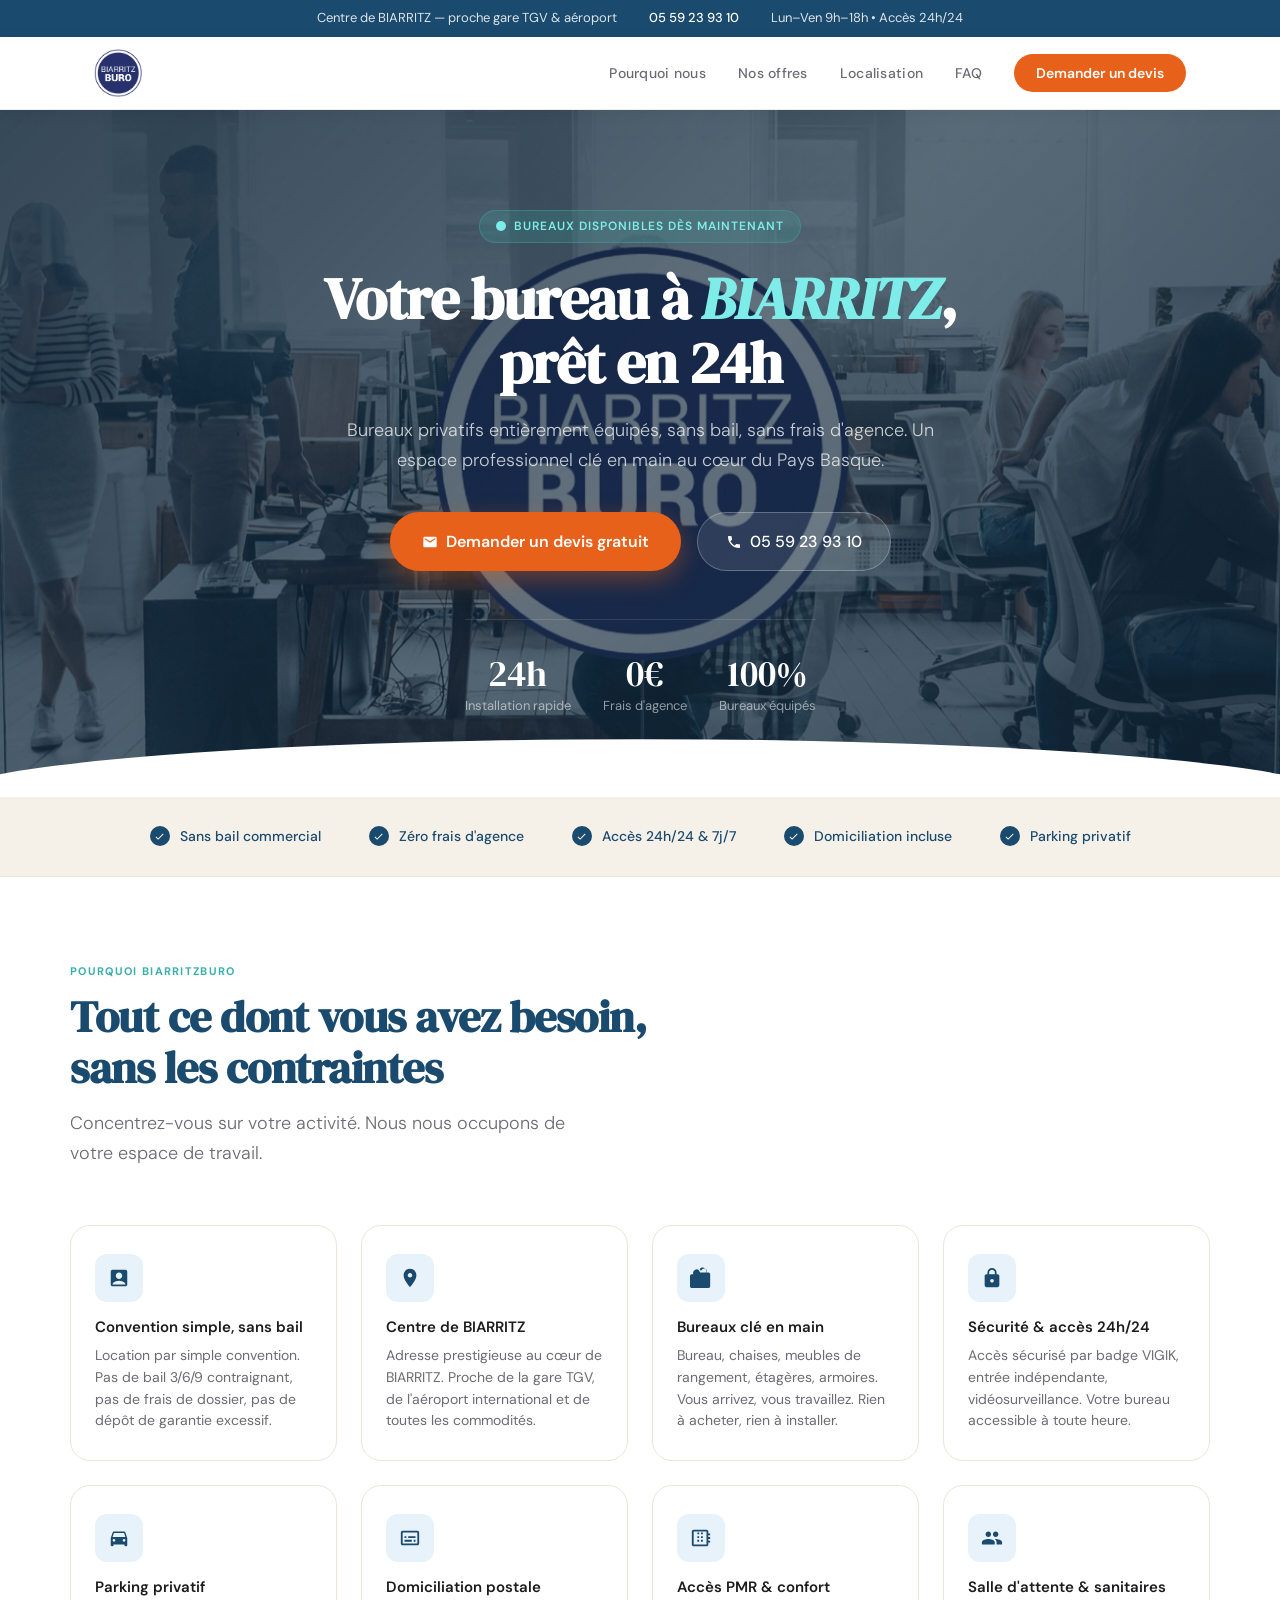
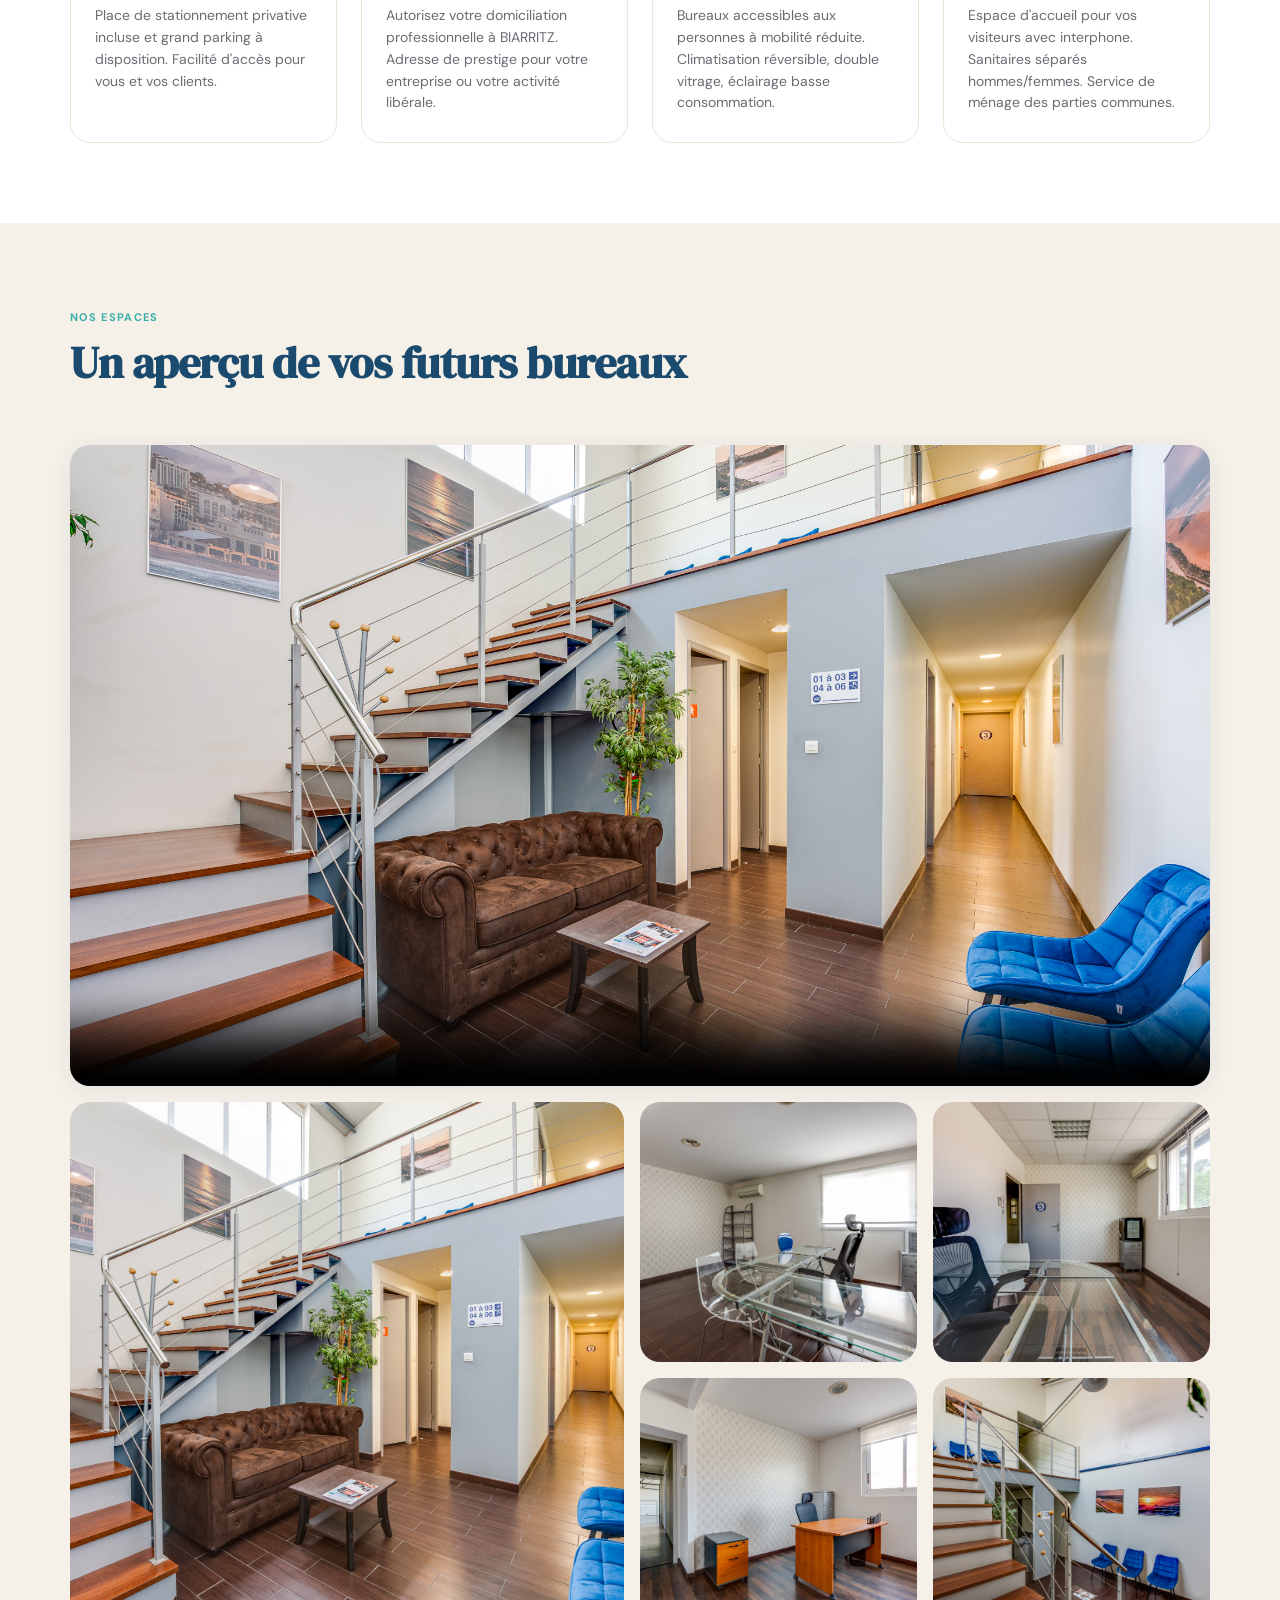
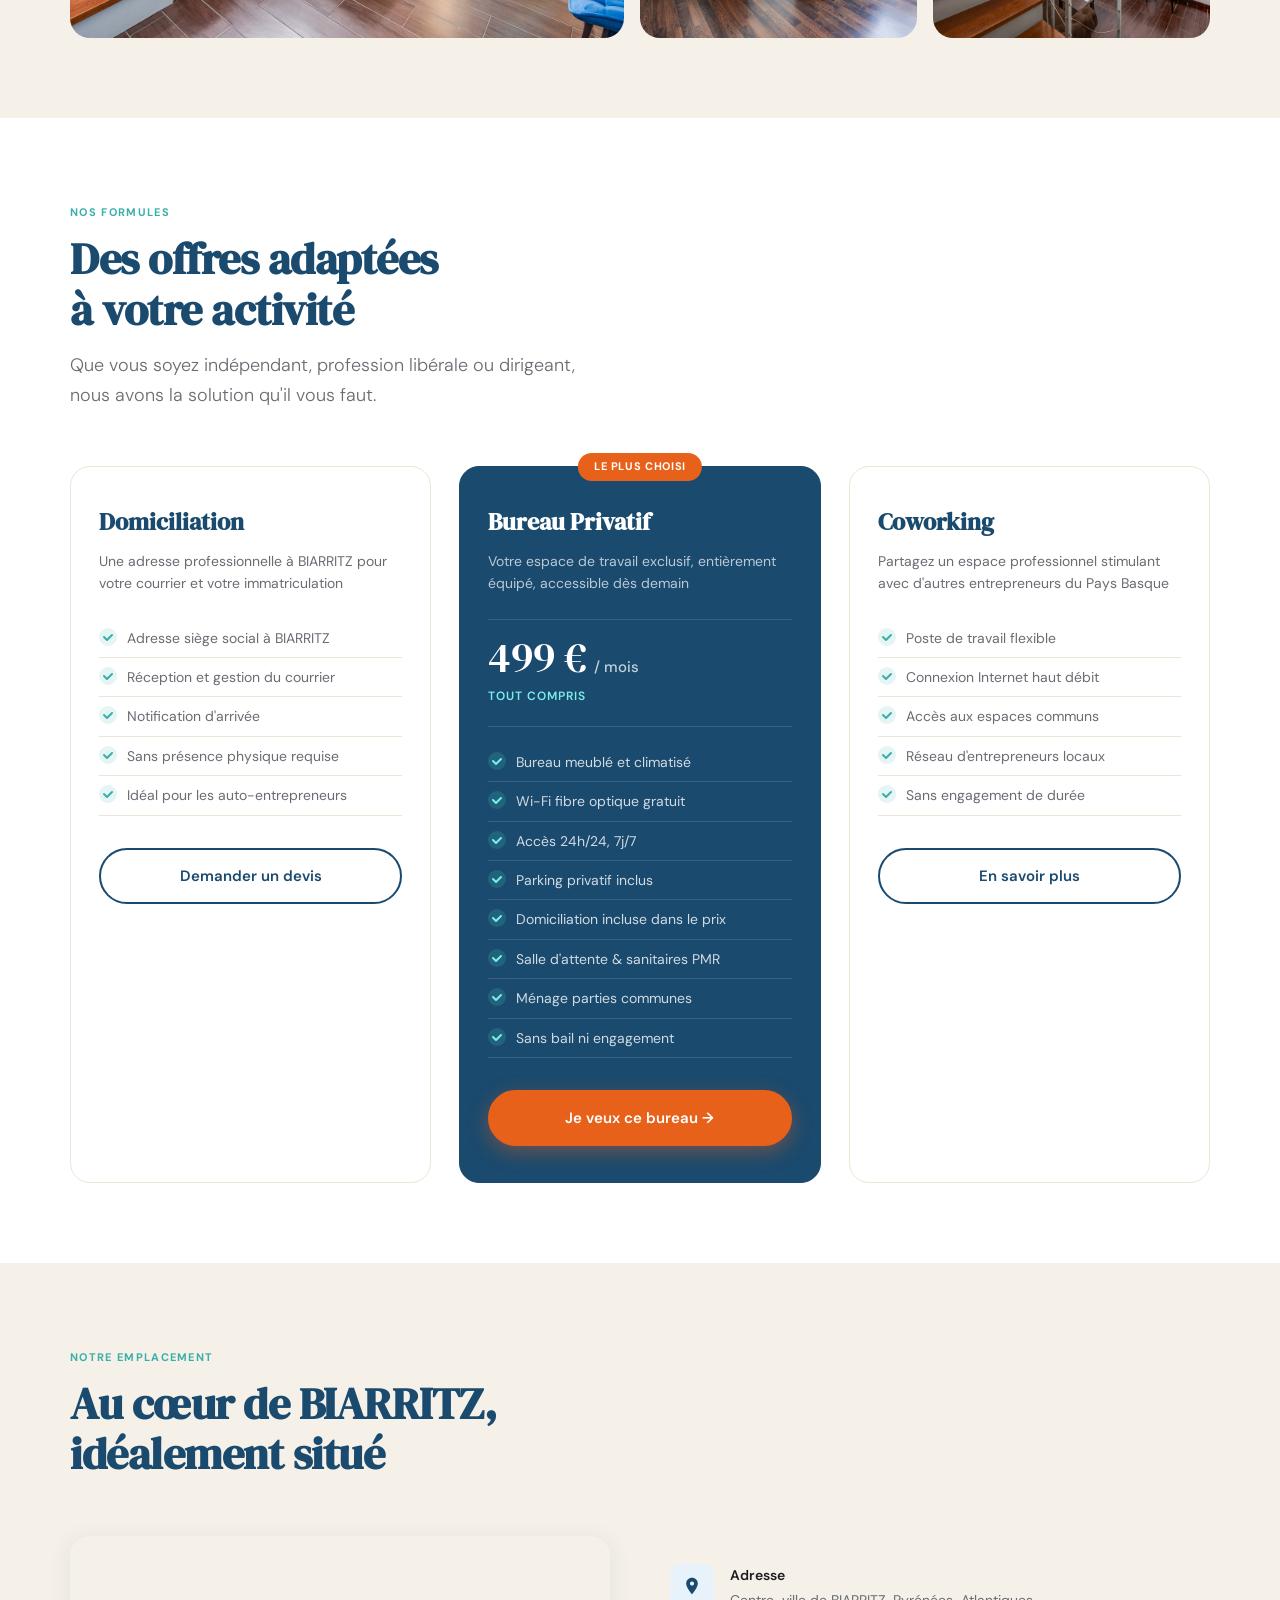
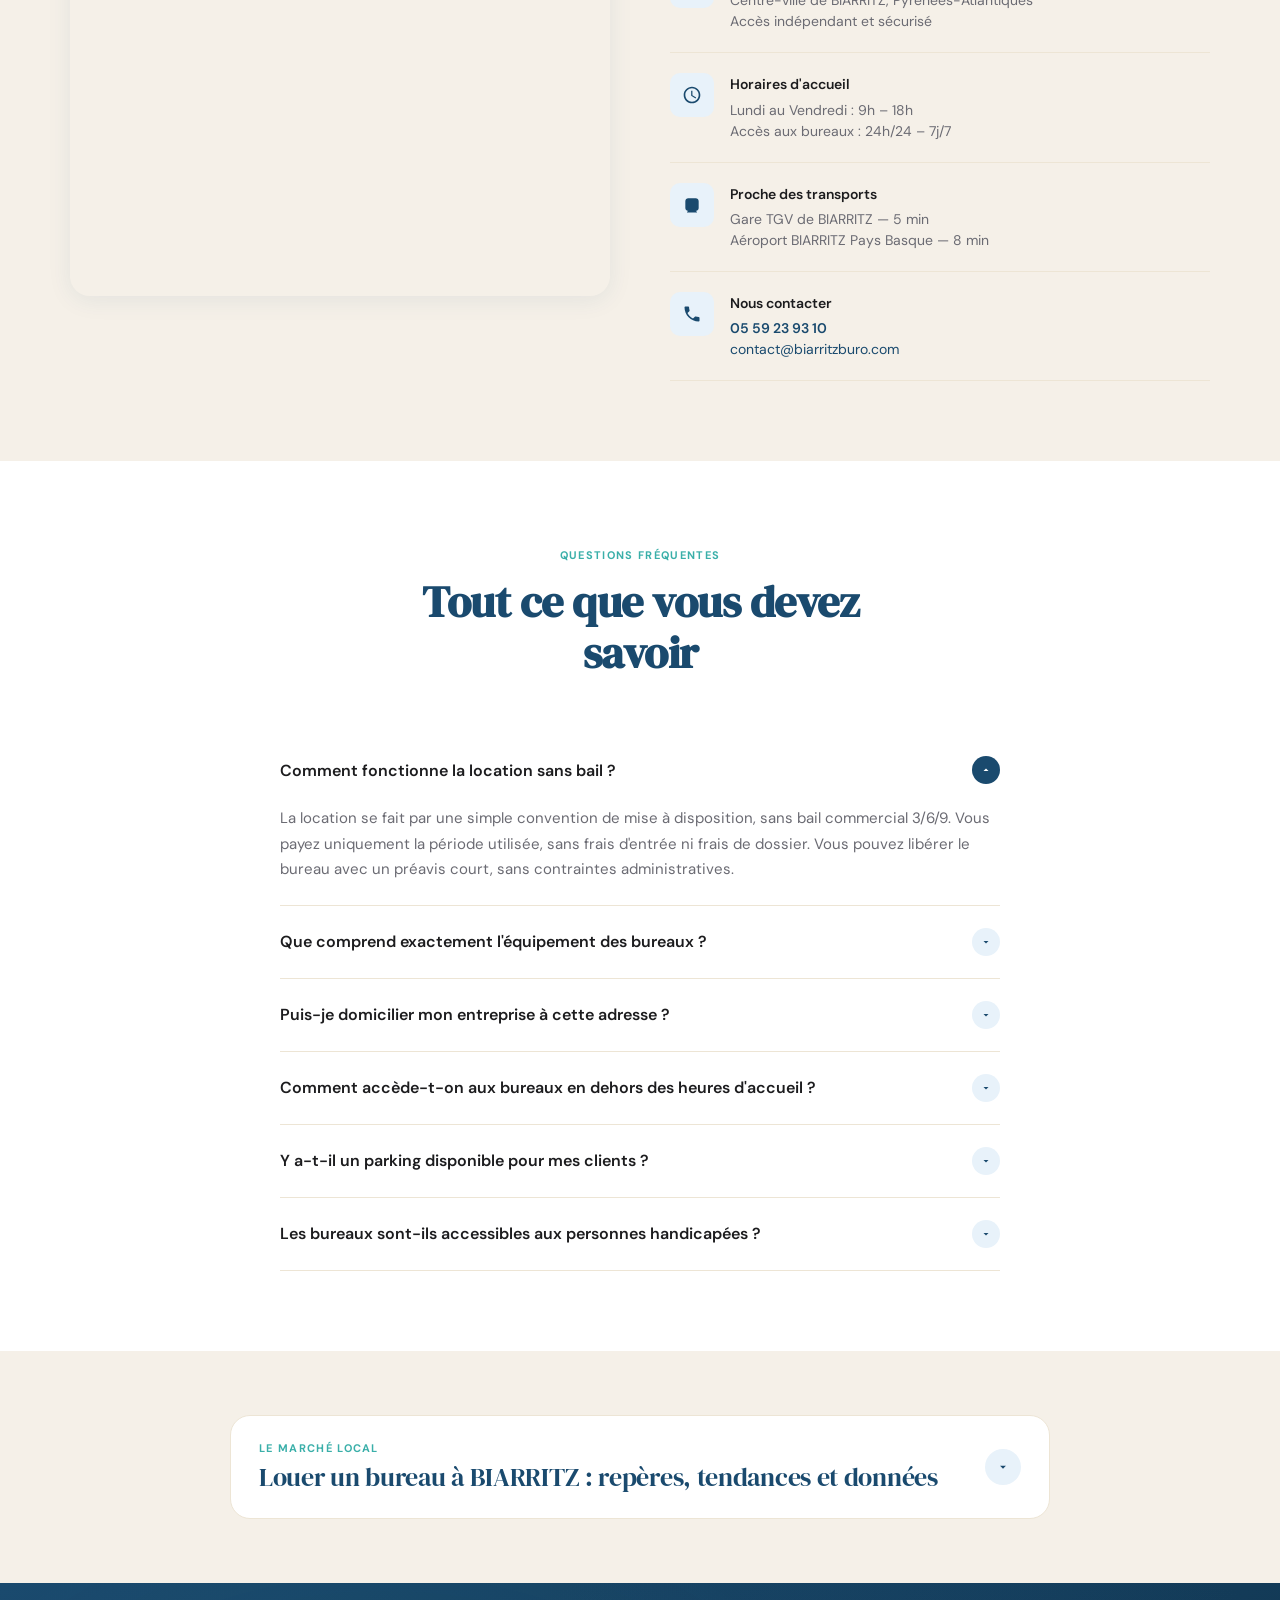
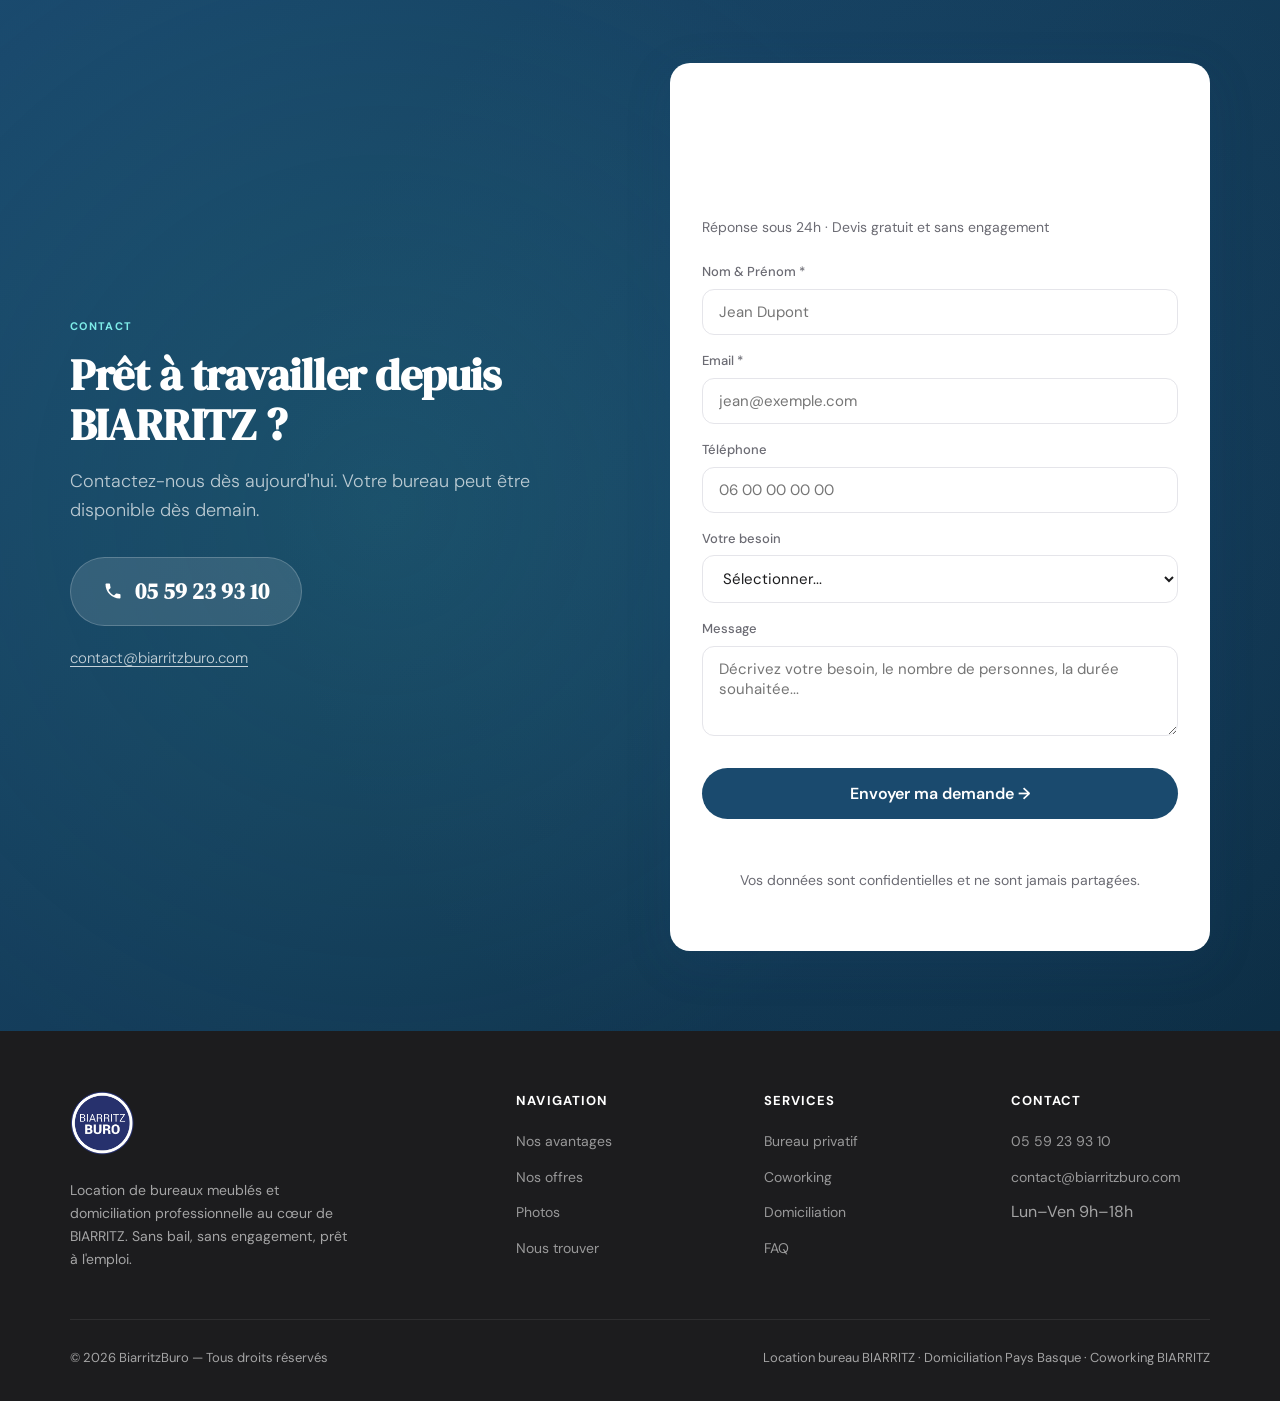
==== commit 04435e63: "Intègre la vidéo de présentation et corrige le favicon - Ajoute un player vidéo en tête de la sectio" ====
--- a/index.html
+++ b/index.html
@@ -27,6 +27,9 @@
 
 <!-- Favicon -->
 <link rel="icon" type="image/x-icon" href="assets/favicon.ico">
+<link rel="icon" type="image/png" sizes="32x32" href="assets/favicon-32.png">
+<link rel="icon" type="image/png" sizes="16x16" href="assets/favicon-16.png">
+<link rel="apple-touch-icon" sizes="180x180" href="assets/apple-touch-icon.png">
 
 <!-- Fonts -->
 <link rel="preconnect" href="https://fonts.googleapis.com">
@@ -34,7 +37,7 @@
 <link href="https://fonts.googleapis.com/css2?family=DM+Serif+Display:ital@0;1&family=DM+Sans:wght@300;400;500;600&display=swap" rel="stylesheet">
 
 <!-- CSS -->
-<link rel="stylesheet" href="css/style.css?v=20260506a">
+<link rel="stylesheet" href="css/style.css?v=20260624a">
 
 <!-- Schema.org LocalBusiness -->
 <script type="application/ld+json">
@@ -231,6 +234,12 @@
       <span class="section-label">Nos espaces</span>
       <h2 class="section-title">Un aperçu de vos futurs bureaux</h2>
     </div>
+    <div class="galerie-video">
+      <video class="galerie-video-el" controls preload="metadata" playsinline poster="assets/bureau-biarritz-hall-entree.jpg">
+        <source src="assets/biarritz-buro-presentation.mp4" type="video/mp4">
+        Votre navigateur ne prend pas en charge la lecture vidéo.
+      </video>
+    </div>
     <div class="galerie-grid">
       <div class="galerie-item">
         <img class="galerie-img" src="assets/bureau-biarritz-hall-entree.jpg" alt="Hall d'accueil BiarritzBuro — entrée et espace d'attente avec escalier" loading="lazy">
--- a/css/style.css
+++ b/css/style.css
@@ -430,6 +430,20 @@
    Galerie
    ============================================ */
 .galerie { background: var(--sand); }
+.galerie-video {
+    border-radius: var(--radius-lg);
+    overflow: hidden;
+    margin-bottom: 16px;
+    background: var(--ocean-light);
+    box-shadow: var(--shadow);
+}
+.galerie-video-el {
+    width: 100%;
+    height: auto;
+    display: block;
+    aspect-ratio: 16 / 9;
+    object-fit: cover;
+}
 .galerie-grid {
     display: grid;
     grid-template-columns: 2fr 1fr 1fr;
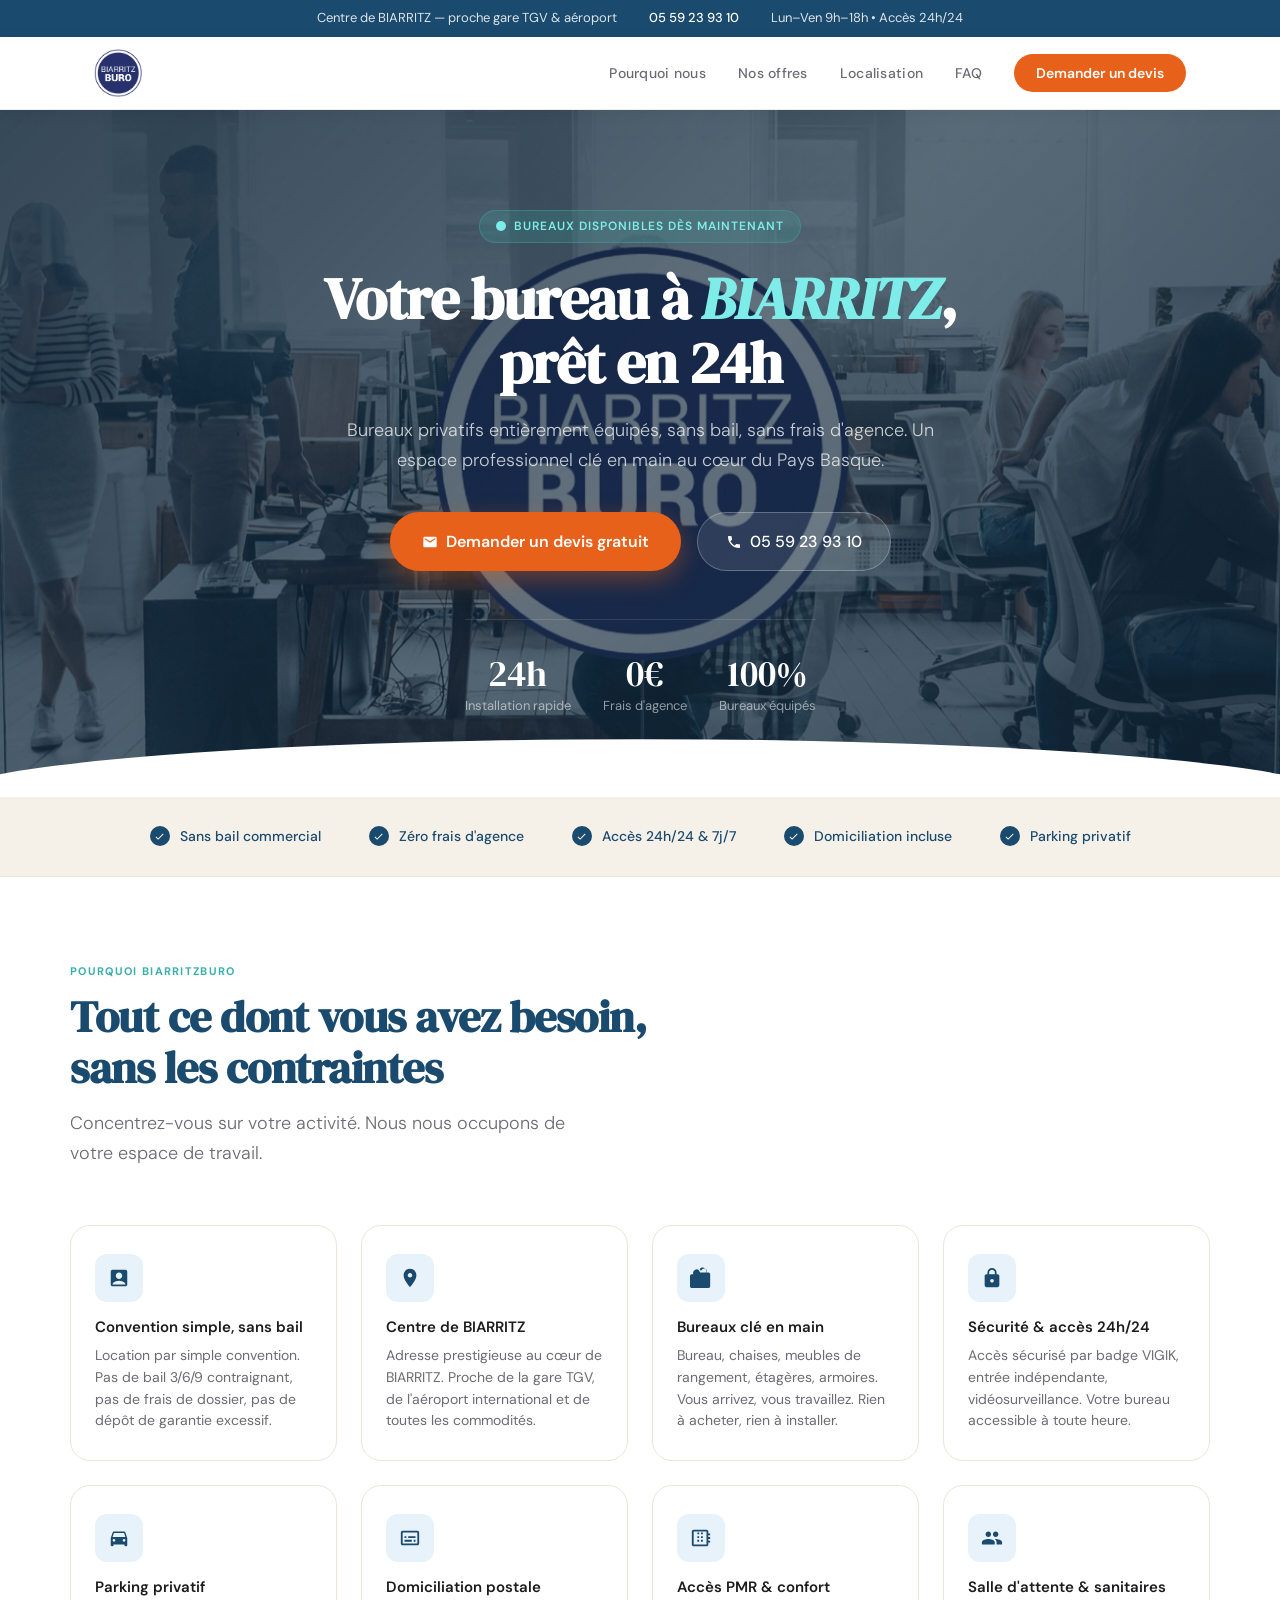
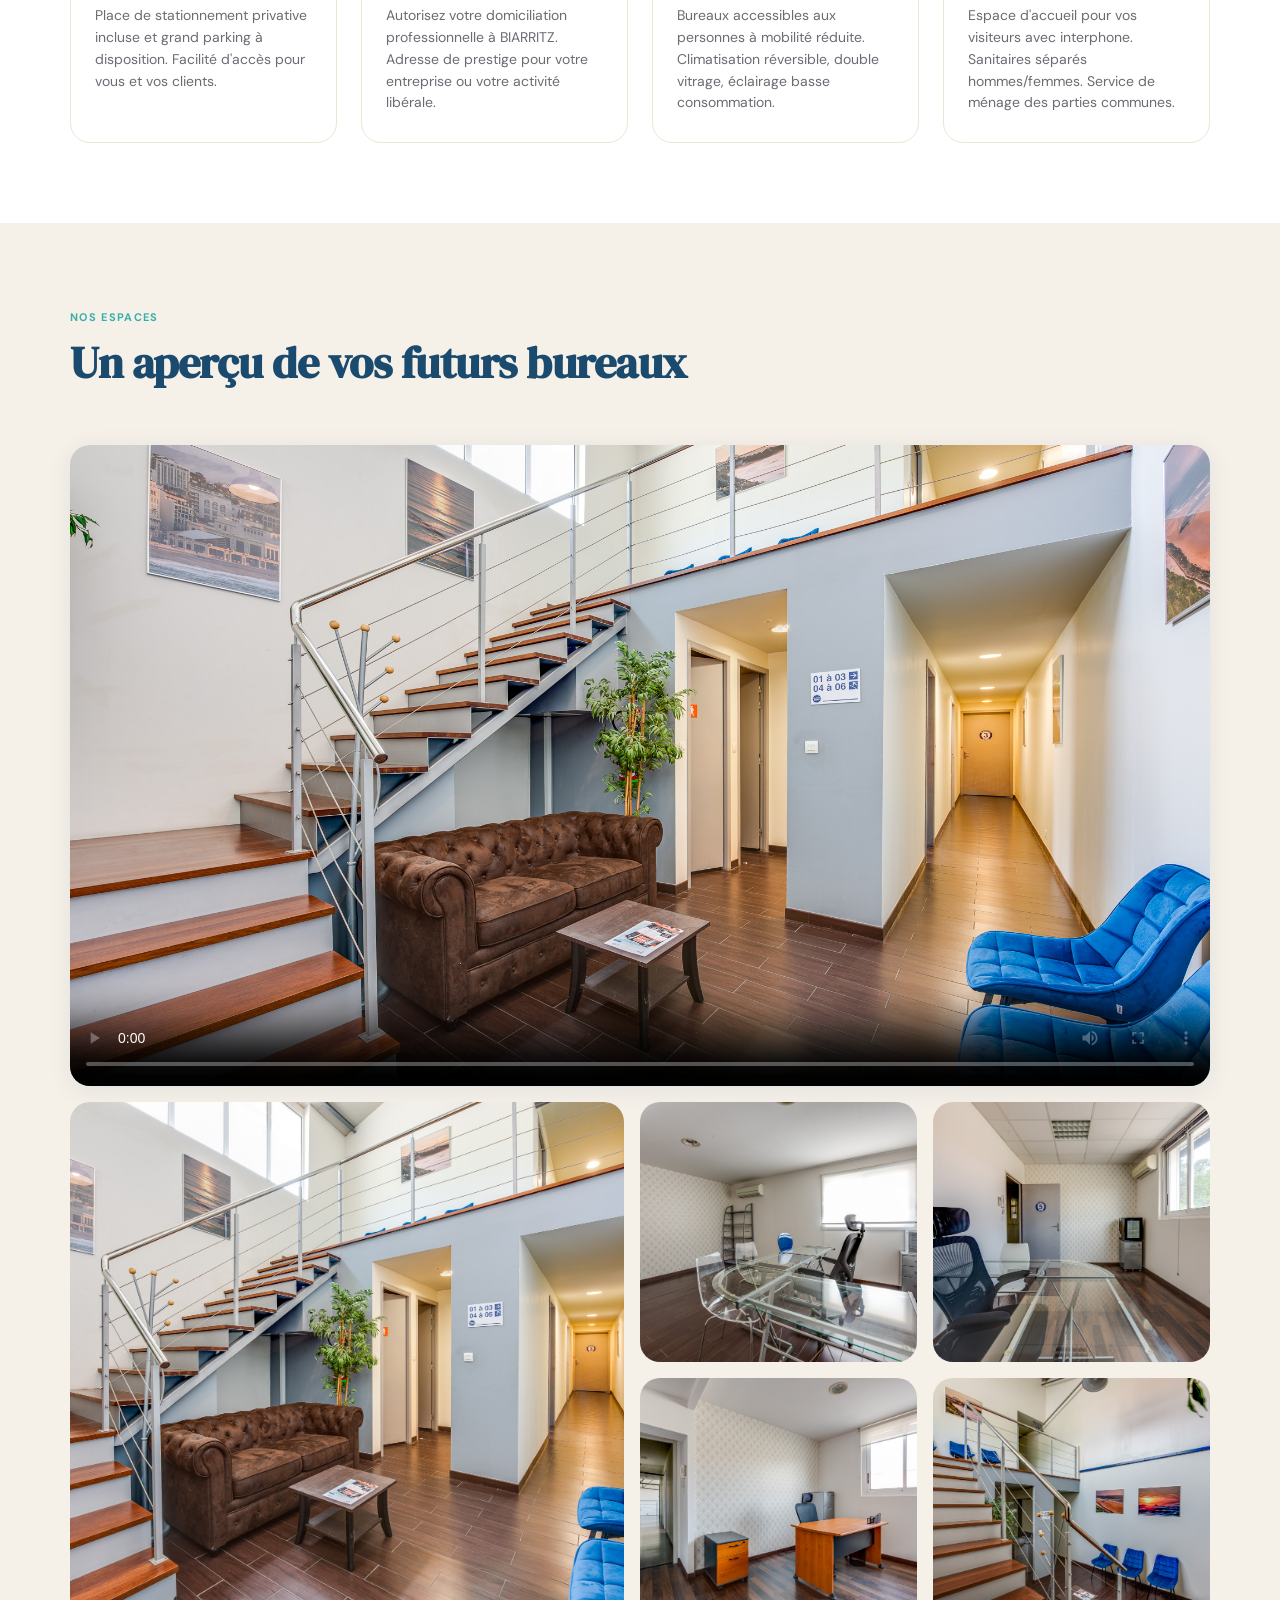
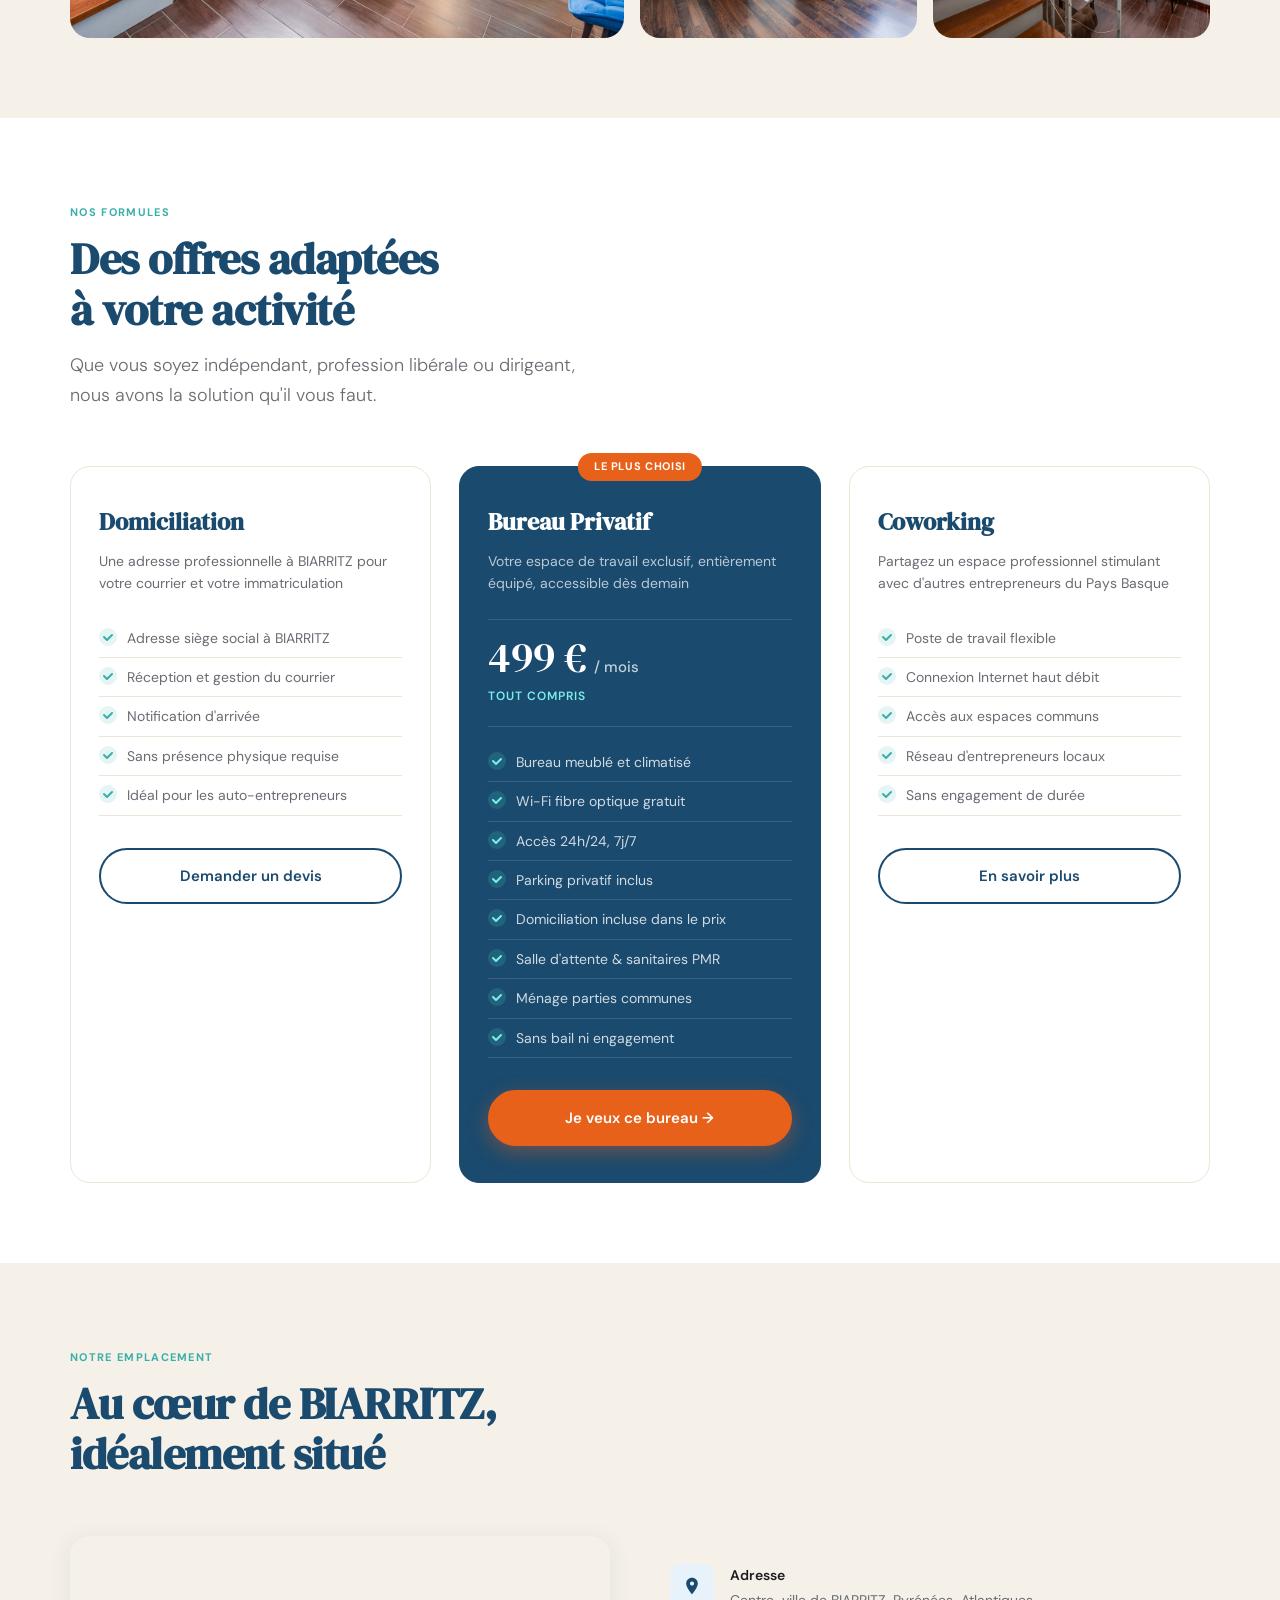
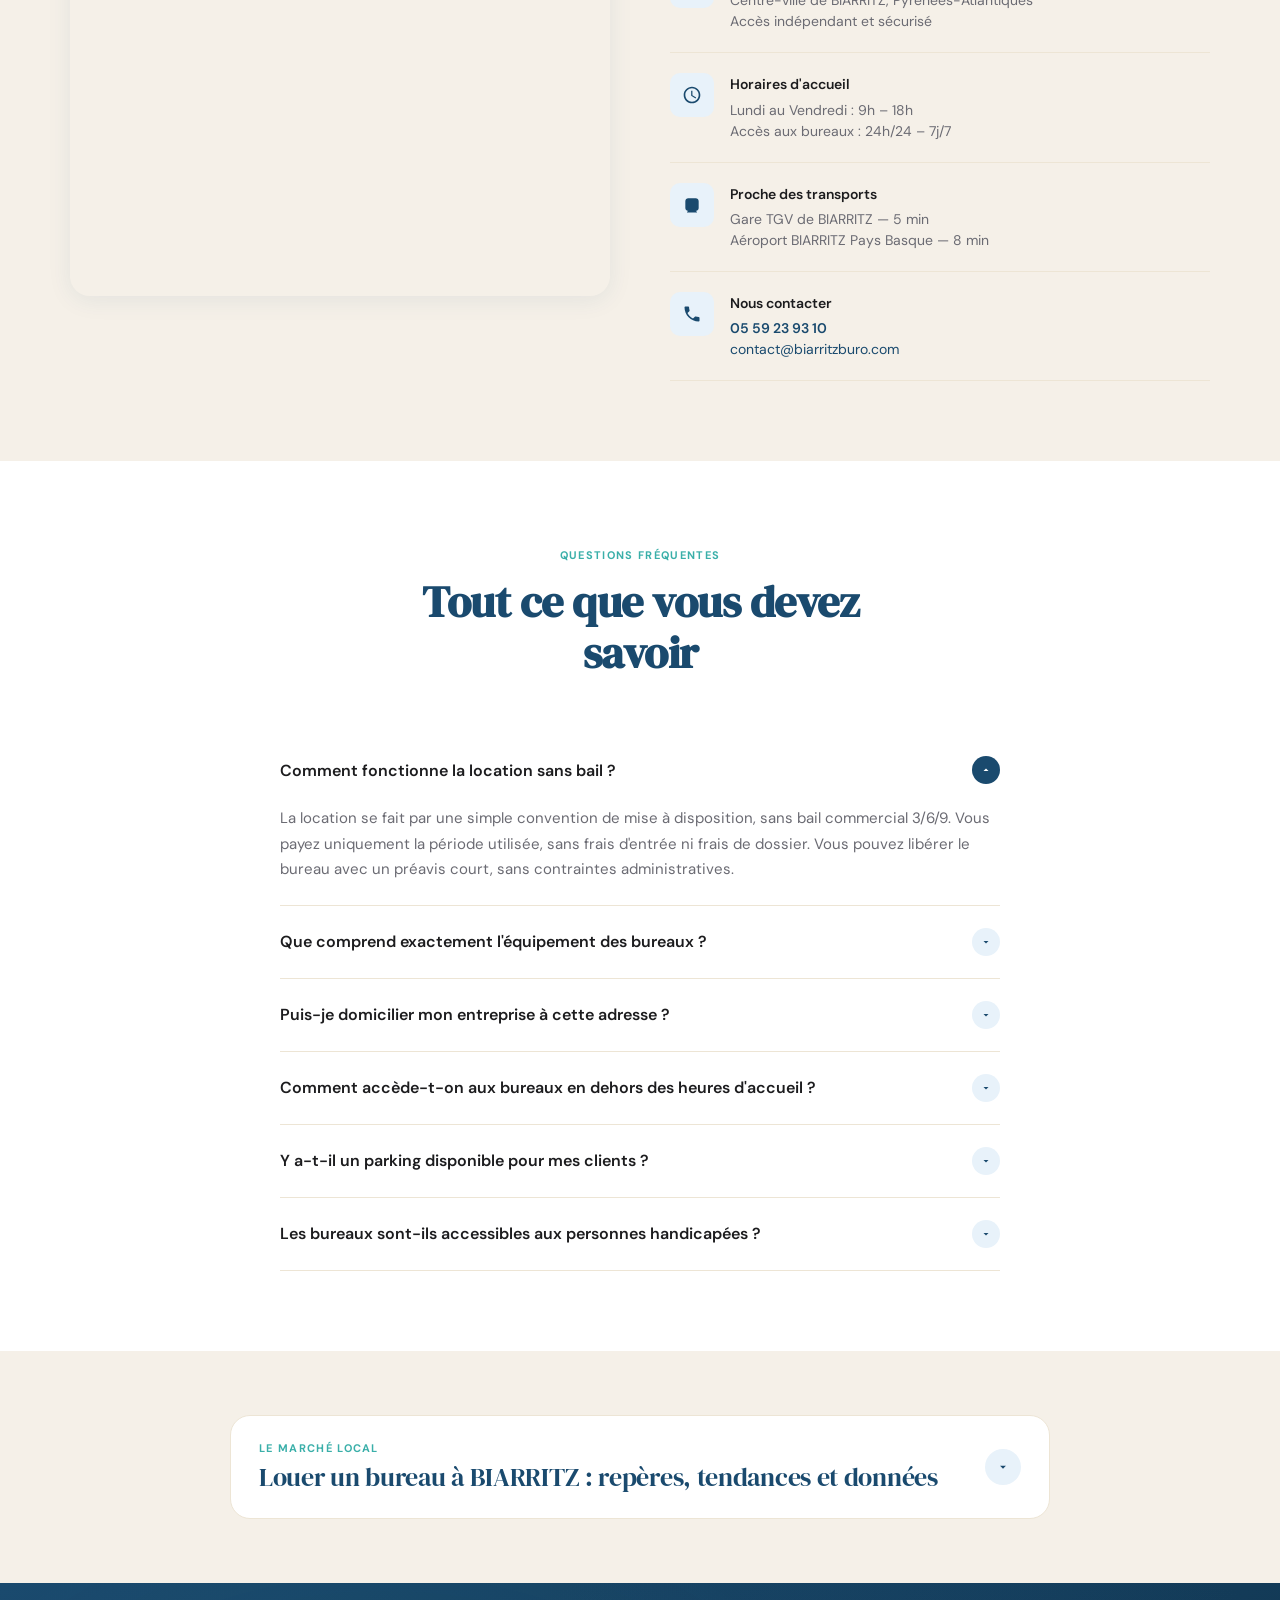
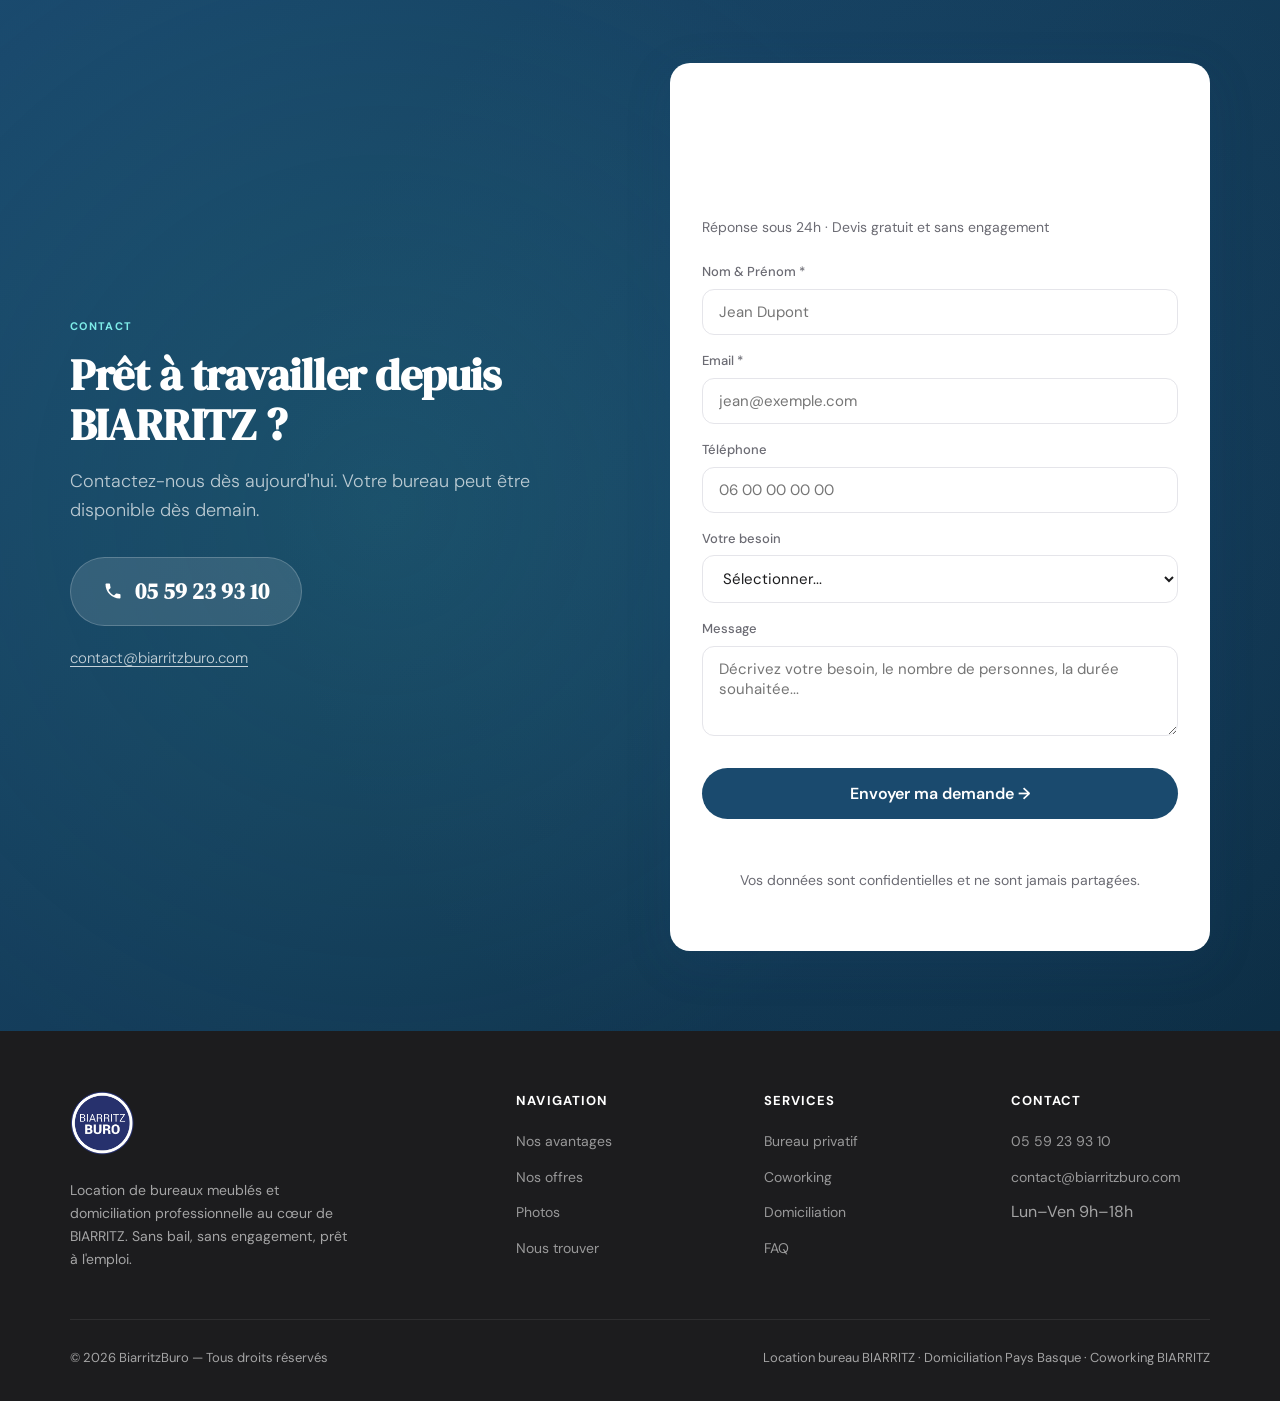
==== commit 5a360214: "Remplace la vidéo de présentation par la version finale Réencode le master 4K (319 Mo) en 1080p H.26" ====
--- a/index.html
+++ b/index.html
@@ -236,7 +236,7 @@
     </div>
     <div class="galerie-video">
       <video class="galerie-video-el" controls preload="metadata" playsinline poster="assets/bureau-biarritz-hall-entree.jpg">
-        <source src="assets/biarritz-buro-presentation.mp4" type="video/mp4">
+        <source src="assets/biarritz-buro-presentation-v2.mp4" type="video/mp4">
         Votre navigateur ne prend pas en charge la lecture vidéo.
       </video>
     </div>
